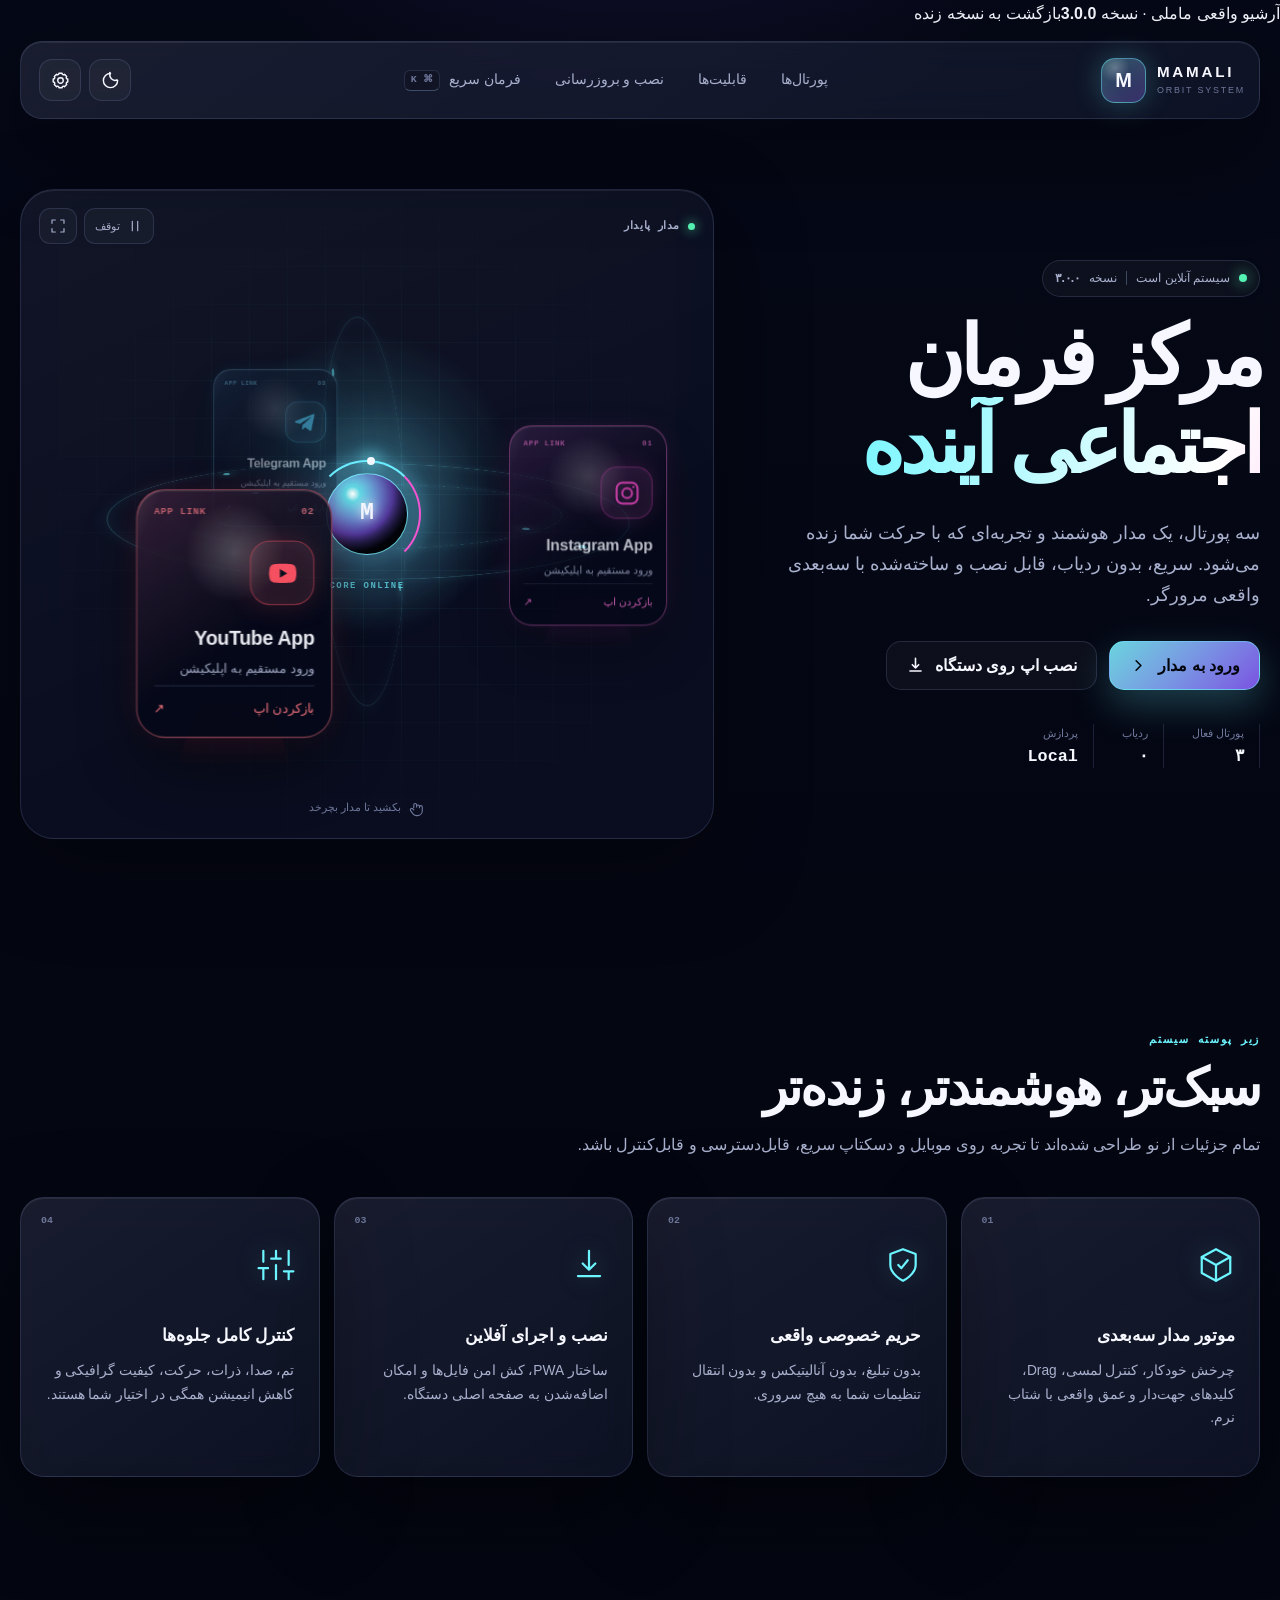
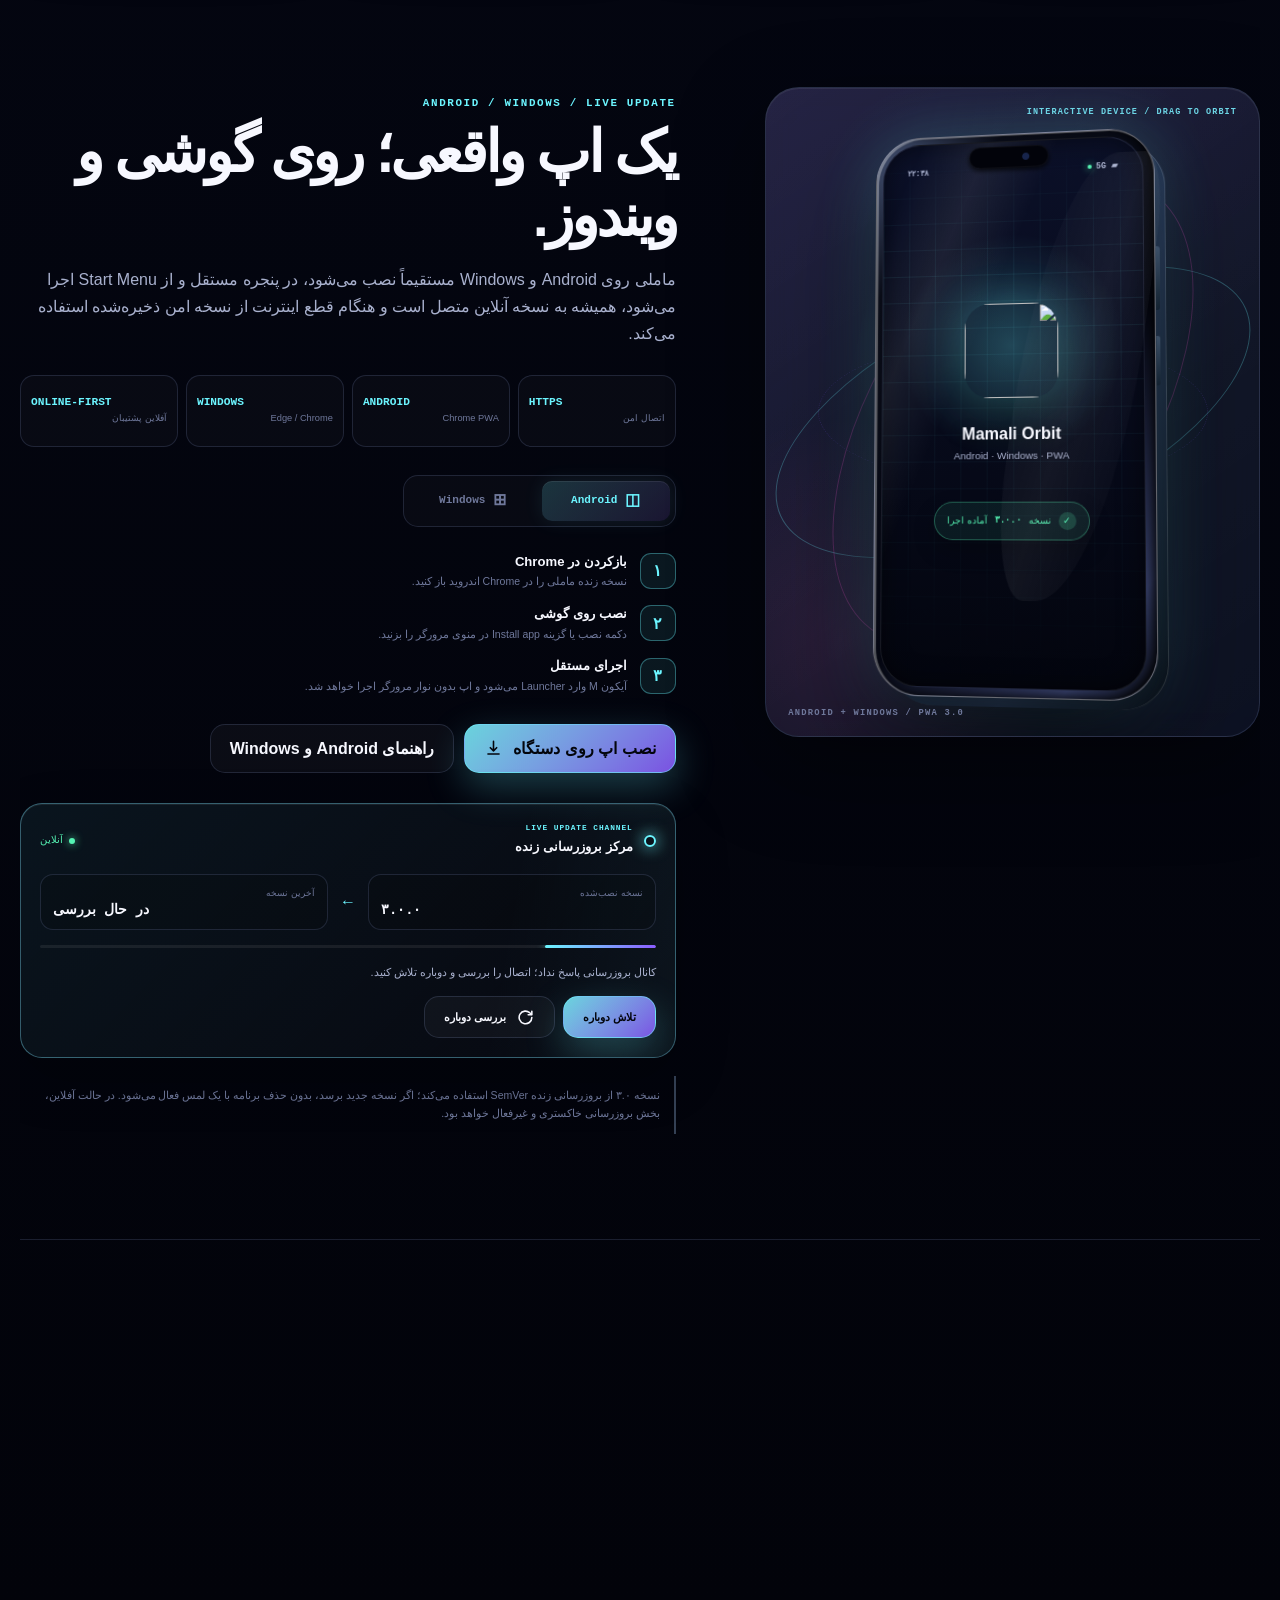
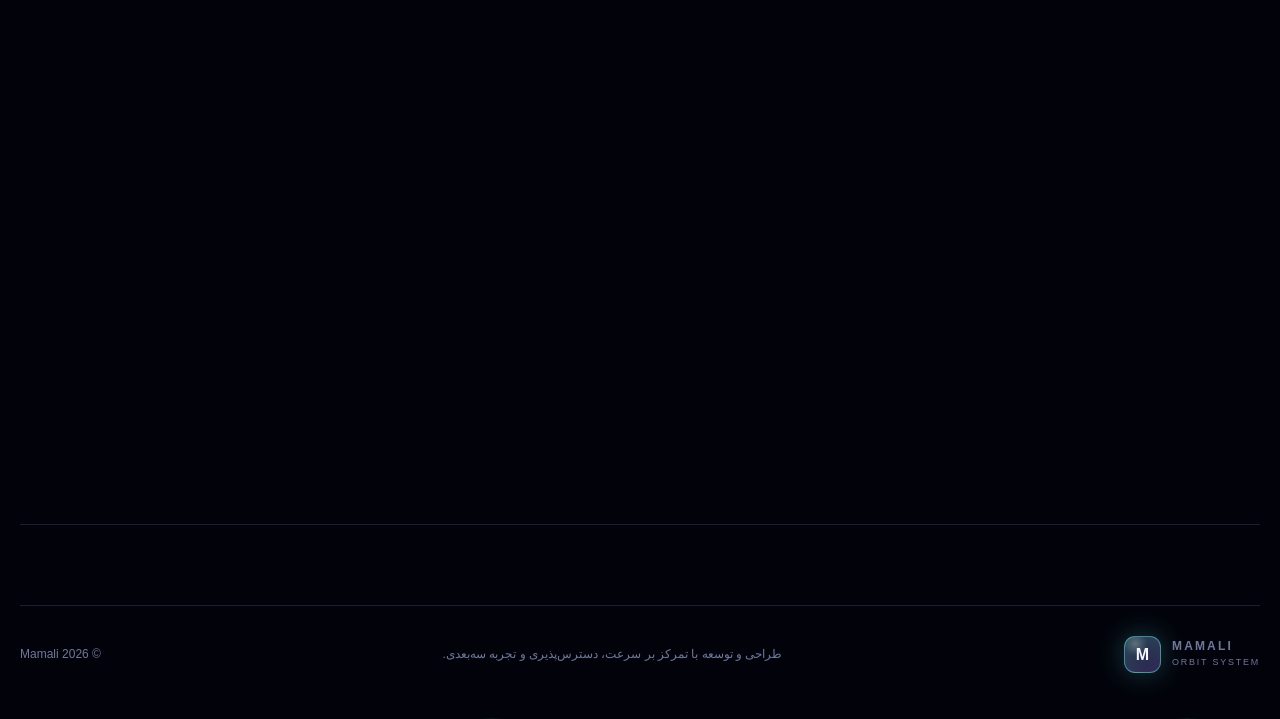
==== history/play/3.0.0/index.html @ a4f8ce8f "feat: Mamali 3.7.0 real version archives and logout release Open each previous release as its own is" ====
<!doctype html>
<html lang="fa" dir="rtl" data-theme="neon">
<head>
  <meta charset="utf-8">
  <meta name="viewport" content="width=device-width, initial-scale=1, viewport-fit=cover">
  <meta name="description" content="ماملی اوربیت ۳؛ اپ اجتماعی سه‌بعدی قابل نصب روی Android و Windows با گوشی تعاملی، بروزرسانی زنده و اجرای آفلاین.">
  <meta name="keywords" content="Mamali, ماملی, Windows PWA, Android PWA, بروزرسانی زنده, رابط سه‌بعدی, تلگرام, اینستاگرام, یوتیوب">
  <meta name="author" content="Amirali">
  <meta name="theme-color" content="#050816">
  <meta name="color-scheme" content="dark">
  <meta name="robots" content="index, follow">
  <meta http-equiv="Content-Security-Policy" content="default-src 'self'; script-src 'self'; style-src 'self'; img-src 'self' data:; font-src 'self'; connect-src 'self'; worker-src 'self'; manifest-src 'self'; object-src 'none'; base-uri 'self'; form-action 'none'; upgrade-insecure-requests">

  <link rel="canonical" href="https://hydryanamyrly33-rgb.github.io/Mamali/">
  <link rel="icon" href="/Mamali/assets/favicon.svg" type="image/svg+xml">
  <link rel="apple-touch-icon" href="/Mamali/assets/icons/apple-touch-icon.png">
  <link rel="manifest" href="/Mamali/manifest.webmanifest">
  <link rel="preload" href="./styles.css?v=3.0.0" as="style">
  <link rel="stylesheet" href="./styles.css?v=3.0.0">

  <meta property="og:type" content="website">
  <meta property="og:locale" content="fa_IR">
  <meta property="og:site_name" content="Mamali Orbit">
  <meta property="og:title" content="Mamali Orbit 3.0 — اپ سه‌بعدی Android و Windows">
  <meta property="og:description" content="لانچر اجتماعی سه‌بعدی با گوشی تعاملی، بروزرسانی زنده و نصب مستقیم روی موبایل و ویندوز.">
  <meta property="og:url" content="https://hydryanamyrly33-rgb.github.io/Mamali/">
  <meta property="og:image" content="https://hydryanamyrly33-rgb.github.io/Mamali/assets/social-preview.svg">
  <meta name="twitter:card" content="summary_large_image">
  <meta name="twitter:title" content="Mamali Orbit 3.0">
  <meta name="twitter:description" content="اپ سه‌بعدی قابل نصب روی Android و Windows با بروزرسانی زنده.">
  <meta name="twitter:image" content="https://hydryanamyrly33-rgb.github.io/Mamali/assets/social-preview.svg">

  <title>Mamali Orbit — مرکز فرمان اجتماعی سه‌بعدی</title>
  <script type="module" src="./app.js?v=3.0.0"></script>

<script>
window.__MAMALI_ARCHIVE__ = {
  version: "3.0.0",
  database: "mamali-archive-identity-300",
  live: '/Mamali/'
};
</script>
<style id="mamali-archive-chrome">
  .mamali-archive-bar{position:sticky;z-index:10050;top:0;display:flex;align-items:center;justify-content:space-between;gap:12px;padding:10px 14px;border-bottom:1px solid rgba(114,246,255,.22);background:linear-gradient(180deg,rgba(5,8,22,.96),rgba(5,8,22,.78));color:#eef7ff;font-family:Vazirmatn,Tahoma,Arial,sans-serif;backdrop-filter:blur(16px)}
  .mamali-archive-bar b{color:#72f6ff;direction:ltr}
  .mamali-archive-bar a{border:1px solid rgba(114,246,255,.28);border-radius:999px;padding:7px 12px;color:#eef7ff;text-decoration:none;font-size:.78rem}
</style>
</head>
<body>
  <div class="mamali-archive-bar" dir="rtl"><span>آرشیو واقعی ماملی · نسخه <b>3.0.0</b></span><a href="/Mamali/">بازگشت به نسخه زنده</a></div>

  <a class="skip-link" href="#main-content">پرش به محتوای اصلی</a>

  <canvas id="cosmos" class="cosmos" aria-hidden="true"></canvas>
  <div class="ambient ambient--one" aria-hidden="true"></div>
  <div class="ambient ambient--two" aria-hidden="true"></div>
  <div class="grid-plane" aria-hidden="true"></div>

  <header class="topbar" data-glass>
    <a class="brand" href="#home" aria-label="ماملی اوربیت، صفحه اصلی">
      <span class="brand__mark" aria-hidden="true">M</span>
      <span class="brand__copy">
        <strong>MAMALI</strong>
        <small>ORBIT SYSTEM</small>
      </span>
    </a>

    <nav class="nav" aria-label="پیمایش اصلی">
      <a href="#portals">پورتال‌ها</a>
      <a href="#capabilities">قابلیت‌ها</a>
      <a href="#android-app">نصب و بروزرسانی</a>
      <button class="nav__command" id="commandButton" type="button" aria-keyshortcuts="Control+K Meta+K">
        فرمان سریع
        <kbd>⌘ K</kbd>
      </button>
    </nav>

    <div class="topbar__actions">
      <button class="icon-button" id="themeButton" type="button" aria-label="تغییر تم" title="تغییر تم">
        <svg viewBox="0 0 24 24" aria-hidden="true"><path d="M12 3a9 9 0 1 0 9 9c0-.5-.5-.8-1-.6a6.5 6.5 0 0 1-8.4-8.4c.2-.5-.1-1-.6-1Z"/></svg>
      </button>
      <button class="icon-button" id="settingsButton" type="button" aria-label="بازکردن تنظیمات" title="تنظیمات">
        <svg viewBox="0 0 24 24" aria-hidden="true"><path d="M12 15.5a3.5 3.5 0 1 0 0-7 3.5 3.5 0 0 0 0 7Z"/><path d="M19.4 15a1.7 1.7 0 0 0 .3 1.9l.1.1-2.8 2.8-.1-.1a1.7 1.7 0 0 0-1.9-.3 1.7 1.7 0 0 0-1 1.6v.2h-4V21a1.7 1.7 0 0 0-1-1.6 1.7 1.7 0 0 0-1.9.3l-.1.1L4.2 17l.1-.1a1.7 1.7 0 0 0 .3-1.9A1.7 1.7 0 0 0 3 14H2.8v-4H3a1.7 1.7 0 0 0 1.6-1 1.7 1.7 0 0 0-.3-1.9L4.2 7 7 4.2l.1.1a1.7 1.7 0 0 0 1.9.3A1.7 1.7 0 0 0 10 3V2.8h4V3a1.7 1.7 0 0 0 1 1.6 1.7 1.7 0 0 0 1.9-.3l.1-.1L19.8 7l-.1.1a1.7 1.7 0 0 0-.3 1.9 1.7 1.7 0 0 0 1.6 1h.2v4H21a1.7 1.7 0 0 0-1.6 1Z"/></svg>
      </button>
    </div>
  </header>

  <main id="main-content">
    <section class="hero" id="home" aria-labelledby="hero-title">
      <div class="hero__copy">
        <div class="eyebrow reveal">
          <span class="live-dot" aria-hidden="true"></span>
          سیستم آنلاین است
          <span class="eyebrow__divider" aria-hidden="true"></span>
          نسخه <strong data-app-version>۳.۰.۰</strong>
        </div>

        <h1 id="hero-title" class="reveal">
          مرکز فرمان
          <span class="gradient-text">اجتماعی آینده</span>
        </h1>

        <p class="hero__lead reveal">
          سه پورتال، یک مدار هوشمند و تجربه‌ای که با حرکت شما زنده می‌شود.
          سریع، بدون ردیاب، قابل نصب و ساخته‌شده با سه‌بعدی واقعی مرورگر.
        </p>

        <div class="hero__actions reveal">
          <a class="button button--primary" href="#portals">
            ورود به مدار
            <svg viewBox="0 0 24 24" aria-hidden="true"><path d="m9 18 6-6-6-6"/></svg>
          </a>
          <button class="button button--ghost install-trigger" id="installButton" type="button">
            <span data-install-label>نصب اپ روی دستگاه</span>
            <svg viewBox="0 0 24 24" aria-hidden="true"><path d="M12 3v12m0 0 4-4m-4 4-4-4M5 19h14"/></svg>
          </button>
        </div>

        <dl class="hero__metrics reveal" aria-label="مشخصات سیستم">
          <div><dt>پورتال فعال</dt><dd>۳</dd></div>
          <div><dt>ردیاب</dt><dd>۰</dd></div>
          <div><dt>پردازش</dt><dd>Local</dd></div>
        </dl>
      </div>

      <div class="scene-shell reveal" id="portals">
        <div class="scene-toolbar" role="group" aria-label="کنترل‌های صحنه">
          <span class="scene-status"><span aria-hidden="true"></span> مدار پایدار</span>
          <div>
            <button class="mini-button" id="motionButton" type="button" aria-pressed="false" aria-label="توقف حرکت خودکار">
              <svg class="icon-pause" viewBox="0 0 24 24" aria-hidden="true"><path d="M8 5v14M16 5v14"/></svg>
              <span>توقف</span>
            </button>
            <button class="mini-button" id="fullscreenButton" type="button" aria-label="نمایش تمام‌صفحه">
              <svg viewBox="0 0 24 24" aria-hidden="true"><path d="M8 3H3v5m13-5h5v5M8 21H3v-5m13 5h5v-5"/></svg>
            </button>
          </div>
        </div>

        <div class="scene" id="orbitScene" tabindex="0" role="application" aria-label="مدار سه‌بعدی پورتال‌های اجتماعی؛ با کشیدن یا کلیدهای جهت‌دار بچرخانید">
          <div class="scene__halo" aria-hidden="true"></div>
          <div class="orbit-ring orbit-ring--outer" aria-hidden="true"></div>
          <div class="orbit-ring orbit-ring--inner" aria-hidden="true"></div>
          <div class="orbit-ring orbit-ring--vertical" aria-hidden="true"></div>

          <button class="energy-core" id="energyCore" type="button" aria-label="M CORE ONLINE، فعال‌سازی موج انرژی">
            <span class="energy-core__orbit" aria-hidden="true"></span>
            <span class="energy-core__sphere" aria-hidden="true">M</span>
            <span class="energy-core__label" aria-hidden="true">CORE ONLINE</span>
          </button>

          <a class="portal portal--instagram" data-portal="instagram" data-native-app="instagram" data-phase="0" data-fallback="https://www.instagram.com/" href="instagram://app">
            <span class="portal__beam" aria-hidden="true"></span>
            <span class="portal__face">
              <span class="portal__topline"><span>01</span><span>APP LINK</span></span>
              <span class="portal__icon" aria-hidden="true">
                <svg viewBox="0 0 24 24"><rect x="3" y="3" width="18" height="18" rx="5"/><circle cx="12" cy="12" r="4.2"/><circle cx="17.4" cy="6.7" r="1" class="fill"/></svg>
              </span>
              <strong>Instagram App</strong>
              <small>ورود مستقیم به اپلیکیشن</small>
              <span class="portal__action">بازکردن اپ <span aria-hidden="true">↗</span></span>
            </span>
          </a>

          <a class="portal portal--youtube" data-portal="youtube" data-native-app="youtube" data-phase="2.094" data-fallback="https://www.youtube.com/" href="vnd.youtube://">
            <span class="portal__beam" aria-hidden="true"></span>
            <span class="portal__face">
              <span class="portal__topline"><span>02</span><span>APP LINK</span></span>
              <span class="portal__icon" aria-hidden="true">
                <svg viewBox="0 0 24 24"><path d="M21 8.1a3 3 0 0 0-2.1-2.2C17 5.4 12 5.4 12 5.4s-5 0-6.9.5A3 3 0 0 0 3 8.1 31 31 0 0 0 2.5 12 31 31 0 0 0 3 15.9a3 3 0 0 0 2.1 2.2c1.9.5 6.9.5 6.9.5s5 0 6.9-.5a3 3 0 0 0 2.1-2.2 31 31 0 0 0 .5-3.9 31 31 0 0 0-.5-3.9Z"/><path class="cutout" d="m10 15 5-3-5-3Z"/></svg>
              </span>
              <strong>YouTube App</strong>
              <small>ورود مستقیم به اپلیکیشن</small>
              <span class="portal__action">بازکردن اپ <span aria-hidden="true">↗</span></span>
            </span>
          </a>

          <a class="portal portal--telegram" id="telegramPortal" data-portal="telegram" data-native-app="telegram" data-phase="4.188" data-fallback="https://t.me/Mr_CaceRo" href="tg://resolve?domain=Mr_CaceRo">
            <span class="portal__beam" aria-hidden="true"></span>
            <span class="portal__face">
              <span class="portal__topline"><span>03</span><span>APP LINK</span></span>
              <span class="portal__icon" aria-hidden="true">
                <svg viewBox="0 0 24 24"><path d="M21.3 3.4 18 20.1c-.2 1.2-.9 1.5-1.9.9l-5-3.7-2.4 2.3c-.3.3-.5.5-1 .5l.4-5.1 9.2-8.3c.4-.4-.1-.6-.6-.2L5.3 13.7.4 12.2c-1.1-.3-1.1-1.1.2-1.6L19.7 3c.9-.3 1.8.2 1.6.4Z"/></svg>
              </span>
              <strong>Telegram App</strong>
              <small>ورود مستقیم به اپلیکیشن</small>
              <span class="portal__action">بازکردن اپ <span aria-hidden="true">↗</span></span>
            </span>
          </a>

          <div class="scene__hint" aria-hidden="true">
            <svg viewBox="0 0 24 24"><path d="M8 11V7a2 2 0 0 1 4 0v3-1a2 2 0 0 1 4 0v2-1a2 2 0 0 1 4 0v5c0 4-3 7-7 7h-1c-2 0-3.5-.8-4.7-2.2L3.5 15a2 2 0 0 1 3-2.6L8 14"/></svg>
            بکشید تا مدار بچرخد
          </div>
        </div>
      </div>
    </section>

    <section class="capabilities section" id="capabilities" aria-labelledby="capabilities-title">
      <div class="section__heading">
        <span class="section__kicker">زیر پوسته سیستم</span>
        <h2 id="capabilities-title">سبک‌تر، هوشمندتر، زنده‌تر</h2>
        <p>تمام جزئیات از نو طراحی شده‌اند تا تجربه روی موبایل و دسکتاپ سریع، قابل‌دسترسی و قابل‌کنترل باشد.</p>
      </div>

      <div class="feature-grid">
        <article class="feature-card" data-glass>
          <span class="feature-card__number">01</span>
          <svg viewBox="0 0 24 24" aria-hidden="true"><path d="M12 2 3 7v10l9 5 9-5V7l-9-5Z"/><path d="m3 7 9 5 9-5M12 12v10"/></svg>
          <h3>موتور مدار سه‌بعدی</h3>
          <p>چرخش خودکار، کنترل لمسی، Drag، کلیدهای جهت‌دار و عمق واقعی با شتاب نرم.</p>
        </article>
        <article class="feature-card" data-glass>
          <span class="feature-card__number">02</span>
          <svg viewBox="0 0 24 24" aria-hidden="true"><path d="M12 22s8-4 8-10V5l-8-3-8 3v7c0 6 8 10 8 10Z"/><path d="m9 12 2 2 4-5"/></svg>
          <h3>حریم خصوصی واقعی</h3>
          <p>بدون تبلیغ، بدون آنالیتیکس و بدون انتقال تنظیمات شما به هیچ سروری.</p>
        </article>
        <article class="feature-card" data-glass>
          <span class="feature-card__number">03</span>
          <svg viewBox="0 0 24 24" aria-hidden="true"><path d="M12 3v12m0 0 4-4m-4 4-4-4M5 19h14"/></svg>
          <h3>نصب و اجرای آفلاین</h3>
          <p>ساختار PWA، کش امن فایل‌ها و امکان اضافه‌شدن به صفحه اصلی دستگاه.</p>
        </article>
        <article class="feature-card" data-glass>
          <span class="feature-card__number">04</span>
          <svg viewBox="0 0 24 24" aria-hidden="true"><path d="M4 21v-7m0-4V3m8 18v-9m0-4V3m8 18v-5m0-4V3M1 14h6M9 8h6m2 8h6"/></svg>
          <h3>کنترل کامل جلوه‌ها</h3>
          <p>تم، صدا، ذرات، حرکت، کیفیت گرافیکی و کاهش انیمیشن همگی در اختیار شما هستند.</p>
        </article>
      </div>
    </section>

    <section class="android-section section" id="android-app" aria-labelledby="android-title">
      <div class="android-visual" id="deviceShowcase" data-glass aria-hidden="true">
        <span class="device-showcase__label">INTERACTIVE DEVICE / DRAG TO ORBIT</span>
        <div class="phone-stage">
          <div class="phone-frame" id="interactivePhone">
            <span class="phone-frame__edge phone-frame__edge--volume"></span>
            <span class="phone-frame__edge phone-frame__edge--power"></span>
            <div class="phone-frame__camera"></div>
            <div class="phone-frame__screen">
              <div class="phone-frame__status">
                <time id="deviceClock" datetime="00:00">--:--</time>
                <span class="phone-frame__network"><i></i> 5G ▰</span>
              </div>
              <span class="phone-frame__glass"></span>
              <img src="/Mamali/assets/icons/icon-192.png" width="96" height="96" alt="" loading="lazy" decoding="async">
              <strong>Mamali Orbit</strong>
              <small>Android · Windows · PWA</small>
              <div class="phone-frame__install"><span>✓</span> نسخه <b data-app-version>۳.۰.۰</b> آماده اجرا</div>
            </div>
          </div>
          <div class="device-gesture"><span>↔</span> با موس یا انگشت بکشید</div>
        </div>
        <span class="android-visual__orbit android-visual__orbit--one"></span>
        <span class="android-visual__orbit android-visual__orbit--two"></span>
        <span class="android-visual__orbit android-visual__orbit--three"></span>
      </div>

      <div class="android-copy">
        <span class="section__kicker">ANDROID / WINDOWS / LIVE UPDATE</span>
        <h2 id="android-title">یک اپ واقعی؛ روی گوشی و ویندوز.</h2>
        <p>
          ماملی روی Android و Windows مستقیماً نصب می‌شود، در پنجره مستقل و از Start Menu اجرا می‌شود،
          همیشه به نسخه آنلاین متصل است و هنگام قطع اینترنت از نسخه امن ذخیره‌شده استفاده می‌کند.
        </p>

        <div class="android-stack" role="group" aria-label="اجزای فنی اپ چندسکویی">
          <span><strong>HTTPS</strong><small>اتصال امن</small></span>
          <span><strong>ANDROID</strong><small>Chrome PWA</small></span>
          <span><strong>WINDOWS</strong><small>Edge / Chrome</small></span>
          <span><strong>ONLINE-FIRST</strong><small>آفلاین پشتیبان</small></span>
        </div>

        <div class="platform-tabs" role="tablist" aria-label="راهنمای نصب سیستم‌عامل">
          <button id="androidTab" type="button" role="tab" aria-selected="true" aria-controls="androidPanel" data-platform-tab="android">
            <span aria-hidden="true">◫</span> Android
          </button>
          <button id="windowsTab" type="button" role="tab" aria-selected="false" aria-controls="windowsPanel" data-platform-tab="windows" tabindex="-1">
            <span aria-hidden="true">⊞</span> Windows
          </button>
        </div>

        <div class="platform-panel" id="androidPanel" role="tabpanel" aria-labelledby="androidTab" data-platform-panel="android">
          <ol class="install-steps">
            <li><span>۱</span><div><strong>بازکردن در Chrome</strong><small>نسخه زنده ماملی را در Chrome اندروید باز کنید.</small></div></li>
            <li><span>۲</span><div><strong>نصب روی گوشی</strong><small>دکمه نصب یا گزینه Install app در منوی مرورگر را بزنید.</small></div></li>
            <li><span>۳</span><div><strong>اجرای مستقل</strong><small>آیکون M وارد Launcher می‌شود و اپ بدون نوار مرورگر اجرا خواهد شد.</small></div></li>
          </ol>
        </div>

        <div class="platform-panel" id="windowsPanel" role="tabpanel" aria-labelledby="windowsTab" data-platform-panel="windows" hidden>
          <ol class="install-steps">
            <li><span>۱</span><div><strong>بازکردن در Edge یا Chrome</strong><small>ماملی را در مرورگر Windows 10 یا 11 باز کنید.</small></div></li>
            <li><span>۲</span><div><strong>نصب اپ Windows</strong><small>روی آیکون Install در نوار آدرس یا دکمه نصب همین بخش بزنید.</small></div></li>
            <li><span>۳</span><div><strong>Start Menu و Taskbar</strong><small>اپ مثل یک برنامه دسکتاپ مستقل اجرا و قابل Pin شدن می‌شود.</small></div></li>
          </ol>
        </div>

        <div class="android-copy__actions">
          <button class="button button--primary install-trigger" id="installButtonSecondary" type="button">
            <span data-install-label>نصب اپ روی دستگاه</span>
            <svg viewBox="0 0 24 24" aria-hidden="true"><path d="M12 3v12m0 0 4-4m-4 4-4-4M5 19h14"/></svg>
          </button>
          <button class="button button--ghost open-install-guide" type="button" data-open-dialog="installDialog" aria-haspopup="dialog" aria-controls="installDialog">راهنمای Android و Windows</button>
        </div>

        <section class="update-center" id="updateCenter" data-state="checking" aria-labelledby="updateCenterTitle">
          <div class="update-center__head">
            <div class="update-center__identity">
              <span class="update-center__pulse" aria-hidden="true"></span>
              <div><small>LIVE UPDATE CHANNEL</small><strong id="updateCenterTitle">مرکز بروزرسانی زنده</strong></div>
            </div>
            <span class="update-center__connection" id="updateConnection"><i></i> آنلاین</span>
          </div>
          <div class="update-center__versions">
            <span><small>نسخه نصب‌شده</small><strong data-app-version>۳.۰.۰</strong></span>
            <span aria-hidden="true">←</span>
            <span><small>آخرین نسخه</small><strong id="latestVersion">در حال بررسی</strong></span>
          </div>
          <div class="update-center__track" aria-hidden="true"><span id="updateProgress"></span></div>
          <p id="updateStatus" aria-live="polite">در حال اتصال به کانال بروزرسانی…</p>
          <div class="update-center__actions">
            <button class="button button--primary" id="applyUpdateButton" type="button">بررسی بروزرسانی</button>
            <button class="button button--ghost" id="checkUpdateButton" type="button" aria-label="بررسی دوباره بروزرسانی">
              <svg viewBox="0 0 24 24" aria-hidden="true"><path d="M20 12a8 8 0 1 1-2.3-5.7L20 8.6M20 4v4.6h-4.6"/></svg>
              بررسی دوباره
            </button>
          </div>
        </section>

        <p class="android-note">نسخه ۳.۰ از بروزرسانی زنده SemVer استفاده می‌کند؛ اگر نسخه جدید برسد، بدون حذف برنامه با یک لمس فعال می‌شود. در حالت آفلاین، بخش بروزرسانی خاکستری و غیرفعال خواهد بود.</p>
      </div>
    </section>

    <section class="system-strip section" aria-label="وضعیت فنی">
      <div class="system-strip__visual" aria-hidden="true">
        <span></span><span></span><span></span><span></span><span></span>
      </div>
      <div class="system-strip__copy">
        <span>ENGINE STATUS / NOMINAL</span>
        <h2>همه‌چیز داخل مرورگر شما اتفاق می‌افتد.</h2>
        <p>ماملی برای اجرا به حساب کاربری، دیتابیس یا سرور واسط نیاز ندارد. همین موضوع آن را سریع، کم‌ریسک و قابل میزبانی روی GitHub Pages می‌کند.</p>
      </div>
      <dl>
        <div><dt>نسخه پایدار</dt><dd data-app-version>۳.۰.۰</dd></div>
        <div><dt>پلتفرم نصب</dt><dd>۲</dd></div>
        <div><dt>حالت رنگ</dt><dd>۳</dd></div>
      </dl>
    </section>
  </main>

  <footer class="footer">
    <a class="brand brand--small" href="#home" aria-label="بازگشت به بالای صفحه">
      <span class="brand__mark" aria-hidden="true">M</span>
      <span class="brand__copy"><strong>MAMALI</strong><small>ORBIT SYSTEM</small></span>
    </a>
    <p>طراحی و توسعه با تمرکز بر سرعت، دسترس‌پذیری و تجربه سه‌بعدی.</p>
    <span>© <span id="currentYear">2026</span> Mamali</span>
  </footer>

  <dialog class="settings" id="settingsDialog" aria-labelledby="settingsTitle">
    <div class="settings__energy" aria-hidden="true"><span></span><span></span><span></span></div>
    <form method="dialog" class="dialog__header settings__header">
      <div>
        <span class="dialog__kicker">SYSTEM CONTROL</span>
        <h2 id="settingsTitle">تنظیمات تجربه</h2>
        <span class="settings__signal"><i></i> کنترل زنده سیستم</span>
      </div>
      <button class="icon-button settings__close" value="close" aria-label="بستن تنظیمات">
        <svg viewBox="0 0 24 24" aria-hidden="true"><path d="M5 5l14 14M19 5 5 19"/></svg>
      </button>
    </form>

    <div class="settings__body" role="region" tabindex="0" aria-label="گزینه‌های تنظیمات تجربه">
      <label class="setting-row" data-setting-code="PARTICLES">
        <span><strong>ذرات پس‌زمینه</strong><small>ستاره‌ها و اتصال‌های زنده</small></span>
        <input id="particlesSetting" type="checkbox" role="switch" checked>
      </label>
      <label class="setting-row" data-setting-code="GLOW">
        <span><strong>درخشش پویا</strong><small>واکنش نور به اشاره‌گر</small></span>
        <input id="glowSetting" type="checkbox" role="switch" checked>
      </label>
      <label class="setting-row" data-setting-code="ORBIT">
        <span><strong>حرکت خودکار</strong><small>چرخش آرام پورتال‌ها</small></span>
        <input id="motionSetting" type="checkbox" role="switch" checked>
      </label>
      <label class="setting-row" data-setting-code="ACCESS">
        <span><strong>کاهش حرکت</strong><small>مناسب حساسیت حرکتی و مصرف کمتر</small></span>
        <input id="reducedMotionSetting" type="checkbox" role="switch">
      </label>
      <label class="setting-row" data-setting-code="AUDIO">
        <span><strong>صدای رابط</strong><small>بازخورد صوتی مینیمال</small></span>
        <input id="soundSetting" type="checkbox" role="switch">
      </label>
      <label class="setting-select" data-setting-code="RENDER">
        <span><strong>کیفیت گرافیکی</strong><small>تعادل جزئیات و مصرف باتری</small></span>
        <select id="qualitySetting">
          <option value="auto">خودکار</option>
          <option value="high">بالا</option>
          <option value="low">اقتصادی</option>
        </select>
      </label>
    </div>

    <div class="dialog__footer settings__footer">
      <button class="button button--danger settings-action" id="resetSettings" type="button">
        <svg viewBox="0 0 24 24" aria-hidden="true"><path d="M4 12a8 8 0 1 0 2.3-5.7L4 8.6M4 4v4.6h4.6"/></svg>
        <span>بازنشانی تنظیمات</span>
      </button>
      <form method="dialog"><button class="button button--primary settings-action settings-action--confirm" value="done">
        <svg viewBox="0 0 24 24" aria-hidden="true"><path d="m5 12 4.2 4.2L19 6.5"/></svg>
        <span>ذخیره و اعمال</span>
      </button></form>
    </div>
  </dialog>

  <dialog class="install-guide" id="installDialog" aria-labelledby="installGuideTitle">
    <form method="dialog" class="dialog__header">
      <div>
        <span class="dialog__kicker">INSTALLATION CENTER</span>
        <h2 id="installGuideTitle">نصب ماملی روی Android و Windows</h2>
      </div>
      <button class="icon-button" value="close" aria-label="بستن راهنمای نصب">
        <svg viewBox="0 0 24 24" aria-hidden="true"><path d="M5 5l14 14M19 5 5 19"/></svg>
      </button>
    </form>

    <div class="install-guide__body" role="region" tabindex="0" aria-label="راهنمای نصب و بروزرسانی برنامه">
      <div class="install-guide__intro">
        <img src="/Mamali/assets/icons/icon-192.png" width="72" height="72" alt="آیکون اپ ماملی" loading="lazy" decoding="async">
        <div><strong>Mamali Orbit 3.0</strong><small>Android · Windows · بروزرسانی زنده</small></div>
      </div>

      <section aria-labelledby="androidGuideHeading">
        <h3 id="androidGuideHeading">نصب روی Android</h3>
        <ol>
          <li>سایت را با <strong>Google Chrome</strong> باز کنید.</li>
          <li>دکمه «نصب اپ اندروید» را بزنید؛ اگر نمایش داده نشد، منوی سه‌نقطه Chrome را باز کنید.</li>
          <li>گزینه <strong>Install app</strong> یا <strong>Add to Home screen</strong> را انتخاب و نصب را تأیید کنید.</li>
          <li>اپ با آیکون اختصاصی M در Launcher قرار می‌گیرد و مستقل از مرورگر اجرا می‌شود.</li>
        </ol>
      </section>

      <section aria-labelledby="windowsGuideHeading">
        <h3 id="windowsGuideHeading">نصب روی Windows 10/11</h3>
        <ol>
          <li>سایت را با <strong>Microsoft Edge</strong> یا <strong>Google Chrome</strong> باز کنید.</li>
          <li>آیکون Install در انتهای نوار آدرس یا گزینه <strong>Apps → Install Mamali</strong> را انتخاب کنید.</li>
          <li>پس از نصب، Mamali از Start Menu در پنجره مستقل اجرا و به Taskbar قابل Pin است.</li>
          <li>همان بروزرسانی زنده و حالت آفلاین Android روی نسخه Windows نیز فعال است.</li>
        </ol>
      </section>

      <section aria-labelledby="pwaTechHeading">
        <h3 id="pwaTechHeading">چه چیزی آن را قابل نصب کرده؟</h3>
        <dl class="tech-list">
          <div><dt>Web App Manifest</dt><dd>نام، رنگ، مسیر اجرا، حالت Standalone و آیکون‌های ۱۹۲ و ۵۱۲ پیکسلی</dd></div>
          <div><dt>Service Worker</dt><dd>دریافت آنلاین تازه‌ترین نسخه و استفاده از کش فقط هنگام قطع اینترنت</dd></div>
          <div><dt>HTTPS</dt><dd>میزبانی امن GitHub Pages؛ شرط اجرای Service Worker و نصب مطمئن</dd></div>
          <div><dt>Responsive UI</dt><dd>رابط تطبیقی برای نمایشگر، لمس، صفحه‌کلید و حالت اپ</dd></div>
        </dl>
      </section>

      <aside class="install-guide__notice">
        <strong>نسخه Windows و Android چطور کار می‌کند؟</strong>
        <p>هر دو نسخه از PWA استاندارد استفاده می‌کنند: روی Windows مثل یک برنامه مستقل در Start Menu و روی Android در Launcher نصب می‌شود. حذف و نصب دوباره لازم نیست؛ Update Center نسخه جدید را شناسایی و Service Worker آن را جایگزین می‌کند.</p>
      </aside>
    </div>

    <div class="dialog__footer">
      <a class="button button--ghost" href="https://hydryanamyrly33-rgb.github.io/Mamali/" target="_blank" rel="noopener noreferrer">بازکردن نسخه زنده</a>
      <button class="button button--primary install-trigger" id="installButtonDialog" type="button"><span data-install-label>نصب همین حالا</span></button>
    </div>
  </dialog>

  <dialog class="command" id="commandDialog" aria-labelledby="commandTitle">
    <div class="command__search">
      <svg viewBox="0 0 24 24" aria-hidden="true"><circle cx="11" cy="11" r="7"/><path d="m20 20-4-4"/></svg>
      <label class="sr-only" for="commandInput" id="commandTitle">جست‌وجوی فرمان</label>
      <input id="commandInput" type="search" placeholder="یک مقصد یا فرمان بنویسید…" autocomplete="off">
      <button class="command__esc" id="closeCommand" type="button" aria-label="بستن">ESC</button>
    </div>
    <div class="command__results" id="commandResults" role="listbox" aria-label="فرمان‌ها"></div>
    <p class="command__hint">با ↑ ↓ انتخاب کنید و Enter را بزنید</p>
  </dialog>

  <aside class="update-banner" id="updateBanner" aria-labelledby="updateBannerTitle" hidden>
    <span class="update-banner__icon" aria-hidden="true">↻</span>
    <div><strong id="updateBannerTitle">بروزرسانی جدید آماده است</strong><small id="updateBannerCopy">آخرین نسخه ماملی دریافت شد.</small></div>
    <button class="button button--primary" id="applyUpdateBanner" type="button">بروزرسانی</button>
    <button class="icon-button" id="dismissUpdateBanner" type="button" aria-label="بعداً بروزرسانی می‌کنم">
      <svg viewBox="0 0 24 24" aria-hidden="true"><path d="M5 5l14 14M19 5 5 19"/></svg>
    </button>
  </aside>

  <div class="toast-region" id="toastRegion" aria-live="polite" aria-atomic="true"></div>
  <div class="sr-only" id="systemAnnouncer" aria-live="polite"></div>
</body>
</html>
---- history/play/3.0.0/styles.css ----
@layer reset, base, components, utilities, responsive;

@layer reset {
  *, *::before, *::after { box-sizing: border-box; }
  html { scroll-behavior: smooth; }
  body, h1, h2, h3, p, dl, dd { margin: 0; }
  button, input, select { font: inherit; }
  button, a { -webkit-tap-highlight-color: transparent; }
  img, svg { display: block; }
}

@layer base {
  :root {
    color-scheme: dark;
    --bg: #050816;
    --bg-deep: #02030a;
    --surface: rgba(12, 17, 39, 0.66);
    --surface-strong: rgba(15, 21, 48, 0.9);
    --line: rgba(170, 190, 255, 0.15);
    --line-strong: rgba(170, 210, 255, 0.3);
    --text: #f7f8ff;
    --muted: #a9b1ce;
    --soft: #6f789b;
    --primary: #6cf5ff;
    --secondary: #8b5cff;
    --accent: #ff4ecd;
    --success: #55f3b3;
    --danger: #ff6b88;
    --glow-primary: rgba(108, 245, 255, 0.25);
    --glow-secondary: rgba(139, 92, 255, 0.2);
    --header-height: 78px;
    --radius-sm: 14px;
    --radius-md: 22px;
    --radius-lg: 34px;
    --page-width: 1240px;
    --shadow: 0 30px 90px rgba(0, 0, 0, 0.38);
    --ease: cubic-bezier(.2, .8, .2, 1);
  }

  html[data-theme="aurora"] {
    --bg: #041314;
    --bg-deep: #010a0b;
    --surface: rgba(8, 33, 34, 0.68);
    --surface-strong: rgba(8, 38, 38, 0.92);
    --line: rgba(118, 255, 213, 0.16);
    --line-strong: rgba(118, 255, 213, 0.32);
    --primary: #78ffd6;
    --secondary: #48a9ff;
    --accent: #e6ff70;
    --glow-primary: rgba(120, 255, 214, 0.23);
    --glow-secondary: rgba(72, 169, 255, 0.2);
  }

  html[data-theme="solar"] {
    --bg: #160a0b;
    --bg-deep: #080203;
    --surface: rgba(44, 15, 20, 0.68);
    --surface-strong: rgba(48, 15, 23, 0.92);
    --line: rgba(255, 177, 112, 0.16);
    --line-strong: rgba(255, 177, 112, 0.34);
    --primary: #ffca70;
    --secondary: #ff6e7f;
    --accent: #ff4ecd;
    --glow-primary: rgba(255, 202, 112, 0.22);
    --glow-secondary: rgba(255, 78, 205, 0.18);
  }

  html { background: var(--bg-deep); }

  body {
    min-width: 280px;
    min-height: 100vh;
    overflow-x: hidden;
    background:
      radial-gradient(circle at 50% -10%, var(--glow-secondary), transparent 34rem),
      linear-gradient(180deg, var(--bg), var(--bg-deep) 82%);
    color: var(--text);
    font-family: Vazirmatn, IRANSans, "Segoe UI", Tahoma, Arial, sans-serif;
    line-height: 1.7;
    transition: background-color .5s ease, color .3s ease;
  }

  ::selection { background: color-mix(in srgb, var(--primary) 38%, transparent); color: white; }

  a { color: inherit; text-decoration: none; }
  button { color: inherit; }

  :focus-visible {
    outline: 3px solid color-mix(in srgb, var(--primary) 85%, white);
    outline-offset: 4px;
  }

  .cosmos {
    position: fixed;
    inset: 0;
    z-index: -5;
    width: 100%;
    height: 100%;
    pointer-events: none;
    opacity: .9;
  }

  .ambient {
    position: fixed;
    z-index: -4;
    width: 42vw;
    aspect-ratio: 1;
    border-radius: 50%;
    filter: blur(100px);
    pointer-events: none;
    opacity: .17;
    transition: background-color .6s ease;
  }

  .ambient--one { top: 8%; right: -15%; background: var(--primary); }
  .ambient--two { bottom: 5%; left: -18%; background: var(--accent); }

  .grid-plane {
    position: fixed;
    z-index: -3;
    right: -10%;
    bottom: -44vh;
    left: -10%;
    height: 78vh;
    transform: perspective(550px) rotateX(63deg);
    transform-origin: center top;
    background-image:
      linear-gradient(color-mix(in srgb, var(--primary) 11%, transparent) 1px, transparent 1px),
      linear-gradient(90deg, color-mix(in srgb, var(--primary) 11%, transparent) 1px, transparent 1px);
    background-size: 54px 54px;
    mask-image: linear-gradient(to bottom, transparent, black 22%, black 65%, transparent);
    pointer-events: none;
  }

  .skip-link {
    position: fixed;
    z-index: 10000;
    top: 1rem;
    right: 1rem;
    padding: .75rem 1rem;
    border-radius: 12px;
    background: var(--text);
    color: var(--bg-deep);
    transform: translateY(-180%);
    transition: transform .2s ease;
  }

  .skip-link:focus { transform: translateY(0); }

  main, .footer {
    width: min(calc(100% - 40px), var(--page-width));
    margin-inline: auto;
  }
}

@layer components {
  [data-glass] {
    border: 1px solid var(--line);
    background: linear-gradient(145deg, rgba(255,255,255,.065), rgba(255,255,255,.018)), var(--surface);
    box-shadow: inset 0 1px 0 rgba(255,255,255,.07), var(--shadow);
    backdrop-filter: blur(22px) saturate(130%);
    -webkit-backdrop-filter: blur(22px) saturate(130%);
  }

  .topbar {
    position: sticky;
    z-index: 1000;
    top: 14px;
    display: flex;
    align-items: center;
    justify-content: space-between;
    width: min(calc(100% - 28px), var(--page-width));
    min-height: var(--header-height);
    margin: 14px auto 0;
    padding: 10px 14px 10px 18px;
    border-radius: 22px;
  }

  .brand { display: inline-flex; align-items: center; gap: 11px; direction: ltr; }

  .brand__mark {
    display: grid;
    width: 45px;
    aspect-ratio: 1;
    place-items: center;
    border: 1px solid color-mix(in srgb, var(--primary) 45%, transparent);
    border-radius: 14px;
    background:
      radial-gradient(circle at 30% 20%, rgba(255,255,255,.25), transparent 32%),
      linear-gradient(145deg, color-mix(in srgb, var(--primary) 28%, transparent), color-mix(in srgb, var(--secondary) 30%, transparent));
    box-shadow: 0 0 28px var(--glow-primary), inset 0 0 18px rgba(255,255,255,.05);
    color: var(--text);
    font-size: 1.25rem;
    font-weight: 900;
  }

  .brand__copy { display: grid; line-height: 1.1; text-align: left; }
  .brand__copy strong { font-size: .95rem; letter-spacing: .18em; }
  .brand__copy small { margin-top: 5px; color: var(--soft); font-size: .56rem; letter-spacing: .2em; }

  .nav { display: flex; align-items: center; gap: 6px; }
  .nav > a, .nav__command {
    padding: 9px 14px;
    border: 0;
    border-radius: 12px;
    background: transparent;
    color: var(--muted);
    cursor: pointer;
    font-size: .86rem;
    transition: color .2s ease, background .2s ease;
  }
  .nav > a:hover, .nav__command:hover { background: rgba(255,255,255,.055); color: var(--text); }
  .nav__command { display: inline-flex; align-items: center; gap: 9px; }
  kbd {
    padding: 2px 6px;
    border: 1px solid var(--line);
    border-bottom-color: var(--line-strong);
    border-radius: 6px;
    background: rgba(0,0,0,.18);
    color: var(--soft);
    font: 600 .62rem/1.5 ui-monospace, monospace;
  }

  .topbar__actions { display: flex; gap: 8px; }
  .icon-button, .mini-button {
    display: inline-grid;
    place-items: center;
    border: 1px solid var(--line);
    background: rgba(255,255,255,.035);
    cursor: pointer;
    transition: border-color .2s ease, background .2s ease, transform .2s ease;
  }
  .icon-button { width: 42px; aspect-ratio: 1; border-radius: 13px; }
  .icon-button:hover, .mini-button:hover { border-color: var(--line-strong); background: rgba(255,255,255,.08); transform: translateY(-2px); }
  .icon-button svg, .mini-button svg { width: 19px; fill: none; stroke: currentColor; stroke-width: 1.8; stroke-linecap: round; stroke-linejoin: round; }
  #themeButton, #settingsButton { position: relative; isolation: isolate; }
  #themeButton::before, #settingsButton::before { content: ""; position: absolute; z-index: -1; inset: -5px; border: 1px solid transparent; border-radius: 16px; opacity: 0; pointer-events: none; }
  #themeButton:hover::before, #settingsButton:hover::before { border-color: color-mix(in srgb, var(--primary) 45%, transparent); opacity: 1; animation: control-radar 1.45s ease-out infinite; }
  #themeButton:hover svg { animation: theme-wobble .8s var(--ease); }
  #settingsButton:hover svg { filter: drop-shadow(0 0 7px var(--primary)); transform: rotate(82deg) scale(1.08); }
  #settingsButton svg { transition: transform .55s var(--ease), filter .3s ease; }
  #settingsButton.is-launching { border-color: var(--primary); animation: control-launch .58s var(--ease); }
  #settingsButton.is-launching svg { animation: gear-launch .58s var(--ease); }

  .hero {
    display: grid;
    grid-template-columns: minmax(0, .82fr) minmax(560px, 1.18fr);
    align-items: center;
    gap: clamp(28px, 5vw, 72px);
    min-height: calc(100svh - var(--header-height) - 28px);
    padding: 70px 0 80px;
  }

  .hero__copy { position: relative; z-index: 2; }
  .eyebrow {
    display: inline-flex;
    align-items: center;
    gap: 9px;
    margin-bottom: 20px;
    padding: 7px 12px;
    border: 1px solid var(--line);
    border-radius: 999px;
    background: rgba(255,255,255,.035);
    color: var(--muted);
    font-size: .76rem;
  }
  .live-dot { width: 8px; aspect-ratio: 1; border-radius: 50%; background: var(--success); box-shadow: 0 0 15px var(--success); animation: breathe 2s ease-in-out infinite; }
  .eyebrow__divider { width: 1px; height: 14px; background: var(--line-strong); }

  .hero h1 {
    max-width: 700px;
    font-size: clamp(3.15rem, 6.4vw, 6.6rem);
    font-weight: 900;
    line-height: .98;
    letter-spacing: -.065em;
  }
  .gradient-text {
    display: block;
    padding-block: .1em;
    background: linear-gradient(105deg, var(--primary) 5%, #fff 46%, var(--accent) 98%);
    background-size: 200% auto;
    -webkit-background-clip: text;
    background-clip: text;
    color: transparent;
    animation: gradient-shift 7s linear infinite;
  }

  .hero__lead { max-width: 600px; margin-top: 24px; color: var(--muted); font-size: clamp(.98rem, 1.5vw, 1.14rem); }
  .hero__actions { display: flex; flex-wrap: wrap; gap: 12px; margin-top: 30px; }

  .button {
    display: inline-flex;
    min-height: 48px;
    align-items: center;
    justify-content: center;
    gap: 10px;
    padding: 10px 19px;
    border: 1px solid var(--line);
    border-radius: 15px;
    cursor: pointer;
    font-weight: 750;
    transition: transform .22s var(--ease), box-shadow .22s ease, border-color .22s ease, background .22s ease;
  }
  .button svg { width: 19px; fill: none; stroke: currentColor; stroke-width: 2; stroke-linecap: round; stroke-linejoin: round; }
  .button:hover { transform: translateY(-3px); }
  .button--primary {
    border-color: color-mix(in srgb, var(--primary) 52%, transparent);
    background: linear-gradient(135deg, color-mix(in srgb, var(--primary) 78%, white 8%), color-mix(in srgb, var(--secondary) 88%, black 4%));
    box-shadow: 0 14px 38px var(--glow-primary);
    color: #03050c;
  }
  .button--ghost { background: rgba(255,255,255,.035); color: var(--text); }
  .button--ghost:hover { border-color: var(--line-strong); background: rgba(255,255,255,.07); }
  .button--danger { border-color: rgba(255,107,136,.25); background: rgba(255,107,136,.08); color: #ff9baf; }

  .hero__metrics { display: flex; gap: 28px; margin-top: 34px; }
  .hero__metrics div { display: grid; gap: 2px; padding-inline-start: 15px; border-inline-start: 1px solid var(--line); }
  .hero__metrics dt { color: var(--soft); font-size: .7rem; }
  .hero__metrics dd { color: var(--text); font: 800 1.05rem/1.4 ui-monospace, monospace; }

  .scene-shell {
    position: relative;
    overflow: hidden;
    min-height: 650px;
    border: 1px solid var(--line);
    border-radius: var(--radius-lg);
    background:
      radial-gradient(circle at 50% 45%, var(--glow-primary), transparent 30%),
      linear-gradient(155deg, rgba(255,255,255,.04), rgba(255,255,255,.008) 65%),
      color-mix(in srgb, var(--surface) 88%, transparent);
    box-shadow: var(--shadow), inset 0 1px 0 rgba(255,255,255,.08);
    isolation: isolate;
    backdrop-filter: blur(14px);
  }
  .scene-shell::before {
    content: "";
    position: absolute;
    z-index: -1;
    inset: 0;
    background-image:
      linear-gradient(color-mix(in srgb, var(--primary) 6%, transparent) 1px, transparent 1px),
      linear-gradient(90deg, color-mix(in srgb, var(--primary) 6%, transparent) 1px, transparent 1px);
    background-size: 38px 38px;
    mask-image: radial-gradient(circle at center, black, transparent 78%);
  }

  .scene-toolbar {
    position: absolute;
    z-index: 40;
    top: 18px;
    right: 18px;
    left: 18px;
    display: flex;
    align-items: center;
    justify-content: space-between;
    pointer-events: none;
  }
  .scene-toolbar > * { pointer-events: auto; }
  .scene-toolbar > div { display: flex; gap: 7px; }
  .scene-status { display: flex; align-items: center; gap: 8px; color: var(--muted); font: 700 .68rem/1.4 ui-monospace, monospace; letter-spacing: .05em; }
  .scene-status > span { width: 7px; aspect-ratio: 1; border-radius: 50%; background: var(--success); box-shadow: 0 0 12px var(--success); }
  .mini-button { min-width: 38px; height: 36px; grid-auto-flow: column; gap: 7px; padding-inline: 10px; border-radius: 11px; color: var(--muted); font-size: .7rem; }
  .mini-button[aria-pressed="true"] { color: var(--primary); background: color-mix(in srgb, var(--primary) 10%, transparent); }
  .mini-button svg { width: 16px; }

  .scene {
    position: absolute;
    inset: 0;
    overflow: hidden;
    perspective: 1050px;
    perspective-origin: 50% 46%;
    touch-action: pan-y;
    user-select: none;
    cursor: grab;
  }
  .scene.is-dragging { cursor: grabbing; }
  .scene:focus-visible { outline-offset: -7px; border-radius: inherit; }
  .scene__halo {
    position: absolute;
    top: 50%;
    left: 50%;
    width: 260px;
    aspect-ratio: 1;
    border-radius: 50%;
    background: radial-gradient(circle, color-mix(in srgb, var(--primary) 20%, transparent), transparent 68%);
    filter: blur(8px);
    transform: translate(-50%, -50%);
    animation: halo 4s ease-in-out infinite;
  }

  .orbit-ring {
    position: absolute;
    top: 50%;
    left: 50%;
    border: 1px solid color-mix(in srgb, var(--primary) 24%, transparent);
    border-radius: 50%;
    box-shadow: inset 0 0 24px color-mix(in srgb, var(--primary) 7%, transparent), 0 0 18px color-mix(in srgb, var(--primary) 7%, transparent);
    pointer-events: none;
    transition: transform .2s linear;
  }
  .orbit-ring::before, .orbit-ring::after {
    content: "";
    position: absolute;
    width: 7px;
    aspect-ratio: 1;
    border-radius: 50%;
    background: var(--primary);
    box-shadow: 0 0 14px var(--primary);
  }
  .orbit-ring::before { top: 12%; left: 19%; }
  .orbit-ring::after { right: 10%; bottom: 24%; }
  .orbit-ring--outer { width: min(520px, 75%); aspect-ratio: 1.8; transform: translate(-50%, -50%) rotateX(68deg) rotateZ(var(--orbit-yaw, 0deg)); }
  .orbit-ring--inner { width: min(390px, 60%); aspect-ratio: 2; border-style: dashed; transform: translate(-50%, -50%) rotateX(72deg) rotateZ(var(--orbit-yaw-inverse, 0deg)); }
  .orbit-ring--vertical { width: 245px; height: 390px; opacity: .48; transform: translate(-50%, -50%) rotateY(70deg) rotateZ(var(--orbit-pitch, -8deg)); }

  .energy-core {
    position: absolute;
    z-index: 15;
    top: 50%;
    left: 50%;
    display: grid;
    width: 118px;
    aspect-ratio: 1;
    place-items: center;
    border: 0;
    border-radius: 50%;
    background: transparent;
    cursor: pointer;
    transform: translate(-50%, -50%) perspective(500px) rotateX(var(--core-x, 0deg)) rotateY(var(--core-y, 0deg));
    transition: transform .2s ease;
  }
  .energy-core__sphere {
    position: relative;
    z-index: 2;
    display: grid;
    width: 82px;
    aspect-ratio: 1;
    place-items: center;
    border: 1px solid color-mix(in srgb, var(--primary) 70%, white 8%);
    border-radius: 50%;
    background:
      radial-gradient(circle at 32% 25%, white, color-mix(in srgb, var(--primary) 82%, transparent) 9%, color-mix(in srgb, var(--secondary) 72%, #071022) 50%, #040711 72%);
    box-shadow: 0 0 35px var(--glow-primary), 0 0 80px var(--glow-secondary), inset -14px -16px 25px rgba(0,0,0,.42);
    font: 900 1.45rem/1 ui-monospace, monospace;
    text-shadow: 0 0 12px white;
  }
  .energy-core__orbit {
    position: absolute;
    inset: 5px;
    border: 2px solid transparent;
    border-top-color: var(--primary);
    border-right-color: var(--accent);
    border-radius: 50%;
    filter: drop-shadow(0 0 8px var(--primary));
    animation: spin 5s linear infinite;
  }
  .energy-core__orbit::after {
    content: "";
    position: absolute;
    top: -5px;
    left: 50%;
    width: 8px;
    aspect-ratio: 1;
    border-radius: 50%;
    background: white;
    box-shadow: 0 0 16px var(--primary);
  }
  .energy-core__label {
    position: absolute;
    top: calc(100% + 9px);
    color: var(--primary);
    font: 700 .56rem/1 ui-monospace, monospace;
    letter-spacing: .16em;
    white-space: nowrap;
    opacity: .7;
  }
  .energy-core.is-pulsing::after {
    content: "";
    position: absolute;
    inset: 25%;
    border: 2px solid var(--primary);
    border-radius: 50%;
    animation: energy-wave .9s ease-out forwards;
  }

  .portal {
    --portal-color: var(--primary);
    position: absolute;
    z-index: 10;
    top: 50%;
    left: 50%;
    display: block;
    width: 164px;
    height: 208px;
    will-change: transform, opacity, filter;
    transform-style: preserve-3d;
    transition: filter .25s ease;
  }
  .portal--instagram { --portal-color: #ff4ecd; }
  .portal--youtube { --portal-color: #ff5364; }
  .portal--telegram { --portal-color: #56d4ff; }
  .portal:hover, .portal:focus-visible { z-index: 30 !important; filter: brightness(1.15); }
  .portal__beam {
    position: absolute;
    z-index: -1;
    right: 16%;
    bottom: -42px;
    left: 16%;
    height: 72px;
    background: linear-gradient(to bottom, color-mix(in srgb, var(--portal-color) 28%, transparent), transparent 80%);
    filter: blur(12px);
    clip-path: polygon(24% 0, 76% 0, 100% 100%, 0 100%);
    opacity: .55;
  }
  .portal__face {
    position: absolute;
    inset: 0;
    display: flex;
    overflow: hidden;
    flex-direction: column;
    align-items: flex-start;
    padding: 14px;
    border: 1px solid color-mix(in srgb, var(--portal-color) 38%, rgba(255,255,255,.16));
    border-radius: 24px;
    background:
      radial-gradient(circle at var(--portal-light-x, 50%) var(--portal-light-y, 25%), rgba(255,255,255,.24), transparent 24%),
      linear-gradient(145deg, color-mix(in srgb, var(--portal-color) 15%, rgba(18,24,49,.92)), rgba(6,9,24,.92) 58%);
    box-shadow:
      0 28px 55px rgba(0,0,0,.38),
      0 0 28px color-mix(in srgb, var(--portal-color) 13%, transparent),
      inset 0 1px 0 rgba(255,255,255,.15);
    transform: translateZ(0);
    backdrop-filter: blur(18px);
    transition: border-color .25s ease, box-shadow .25s ease, transform .25s var(--ease);
  }
  .portal__face::before {
    content: "";
    position: absolute;
    top: -35%;
    left: -70%;
    width: 55%;
    height: 170%;
    background: linear-gradient(90deg, transparent, rgba(255,255,255,.18), transparent);
    transform: rotate(22deg);
    transition: left .75s var(--ease);
  }
  .portal:hover .portal__face::before, .portal:focus-visible .portal__face::before { left: 130%; }
  .portal:hover .portal__face { border-color: color-mix(in srgb, var(--portal-color) 75%, white 10%); box-shadow: 0 32px 70px rgba(0,0,0,.45), 0 0 45px color-mix(in srgb, var(--portal-color) 28%, transparent), inset 0 1px 0 rgba(255,255,255,.22); transform: translateZ(22px) scale(1.045); }
  .portal__topline { display: flex; width: 100%; justify-content: space-between; color: color-mix(in srgb, var(--portal-color) 75%, white); font: 700 .5rem/1 ui-monospace, monospace; letter-spacing: .08em; opacity: .75; }
  .portal__icon {
    display: grid;
    width: 54px;
    aspect-ratio: 1;
    margin: 20px 0 14px;
    place-items: center;
    border: 1px solid color-mix(in srgb, var(--portal-color) 42%, transparent);
    border-radius: 17px;
    background: color-mix(in srgb, var(--portal-color) 11%, rgba(255,255,255,.02));
    box-shadow: 0 0 24px color-mix(in srgb, var(--portal-color) 20%, transparent), inset 0 0 17px rgba(255,255,255,.04);
    color: var(--portal-color);
  }
  .portal__icon svg { width: 29px; fill: none; stroke: currentColor; stroke-width: 1.8; stroke-linecap: round; stroke-linejoin: round; }
  .portal__icon svg path:first-child:not(.cutout) { fill: currentColor; stroke: none; }
  .portal__icon .fill { fill: currentColor; stroke: none; }
  .portal--youtube .portal__icon svg .cutout { fill: #07101e; stroke: none; }
  .portal strong { font-size: 1.02rem; letter-spacing: -.015em; direction: ltr; }
  .portal small { margin-top: 3px; color: var(--muted); font-size: .66rem; }
  .portal__action { display: flex; width: 100%; align-items: center; justify-content: space-between; margin-top: auto; padding-top: 10px; border-top: 1px solid var(--line); color: color-mix(in srgb, var(--portal-color) 78%, white); font-size: .66rem; }

  .scene__hint {
    position: absolute;
    bottom: 21px;
    left: 50%;
    display: flex;
    align-items: center;
    gap: 7px;
    color: var(--soft);
    font-size: .66rem;
    transform: translateX(-50%);
  }
  .scene__hint svg { width: 17px; fill: none; stroke: currentColor; stroke-width: 1.6; stroke-linecap: round; stroke-linejoin: round; }

  .section { padding: 105px 0; }
  .features,
  .android-section,
  .system-strip,
  .site-footer {
    content-visibility: auto;
    contain-intrinsic-size: auto 800px;
  }
  .section__heading { max-width: 700px; margin-bottom: 38px; }
  .section__kicker { display: inline-block; margin-bottom: 10px; color: var(--primary); font: 750 .68rem/1.5 ui-monospace, monospace; letter-spacing: .15em; }
  .section__heading h2 { font-size: clamp(2rem, 4vw, 3.7rem); line-height: 1.15; letter-spacing: -.045em; }
  .section__heading p { margin-top: 14px; color: var(--muted); }

  .feature-grid { display: grid; grid-template-columns: repeat(4, 1fr); gap: 14px; }
  .feature-card { position: relative; min-height: 280px; padding: 24px; border-radius: 24px; transition: transform .28s var(--ease), border-color .28s ease; }
  .feature-card:hover { border-color: var(--line-strong); transform: translateY(-8px); }
  .feature-card__number { position: absolute; top: 18px; left: 20px; color: var(--soft); font: 700 .62rem/1 ui-monospace, monospace; }
  .feature-card > svg { width: 38px; margin-top: 24px; fill: none; stroke: var(--primary); stroke-width: 1.4; stroke-linecap: round; stroke-linejoin: round; filter: drop-shadow(0 0 12px var(--glow-primary)); }
  .feature-card h3 { margin-top: 38px; font-size: 1.05rem; }
  .feature-card p { margin-top: 9px; color: var(--muted); font-size: .86rem; }

  .android-section {
    display: grid;
    grid-template-columns: minmax(340px, .86fr) minmax(0, 1.14fr);
    align-items: start;
    gap: clamp(42px, 7vw, 96px);
  }

  .android-visual {
    --phone-x: 0px;
    --phone-y: 0px;
    --phone-rx: 4deg;
    --phone-ry: -10deg;
    --phone-rz: 0deg;
    --phone-scale: 1;
    --shadow-x: 0px;
    --orbit-x: 0px;
    --orbit-y: 0px;
    --light-x: 0px;
    --light-y: 0px;
    position: sticky;
    top: 118px;
    display: grid;
    min-height: 650px;
    overflow: hidden;
    place-items: center;
    border-radius: 34px;
    isolation: isolate;
    user-select: none;
  }
  .android-visual::before {
    content: "";
    position: absolute;
    z-index: -2;
    inset: 0;
    background:
      radial-gradient(circle at calc(50% + var(--light-x)) calc(42% + var(--light-y)), color-mix(in srgb, var(--primary) 26%, transparent), transparent 35%),
      radial-gradient(circle at 15% 85%, color-mix(in srgb, var(--accent) 10%, transparent), transparent 32%),
      linear-gradient(145deg, color-mix(in srgb, var(--secondary) 11%, transparent), transparent 60%);
    transition: background .3s ease;
  }
  .android-visual::after {
    content: "ANDROID + WINDOWS / PWA 3.0";
    position: absolute;
    bottom: 18px;
    left: 22px;
    color: var(--soft);
    font: 700 .55rem/1 ui-monospace, monospace;
    letter-spacing: .14em;
  }
  .device-showcase__label { position: absolute; z-index: 3; top: 20px; right: 22px; color: color-mix(in srgb, var(--primary) 75%, var(--soft)); font: 750 .53rem/1 ui-monospace, monospace; letter-spacing: .13em; direction: ltr; }
  .android-visual__orbit {
    position: absolute;
    z-index: -1;
    top: 50%;
    left: 50%;
    border: 1px solid color-mix(in srgb, var(--primary) 27%, transparent);
    border-radius: 50%;
    pointer-events: none;
    transition: translate .35s var(--ease);
  }
  .android-visual__orbit--one { width: 510px; height: 225px; translate: calc(-50% + var(--orbit-x)) calc(-50% + var(--orbit-y)); transform: rotate(-24deg); animation: device-orbit-one 12s linear infinite; }
  .android-visual__orbit--two { width: 275px; height: 520px; border-color: color-mix(in srgb, var(--accent) 23%, transparent); translate: calc(-50% + var(--orbit-x)) calc(-50% + var(--orbit-y)); transform: rotate(32deg); animation: device-orbit-two 16s linear infinite reverse; }
  .android-visual__orbit--three { width: 390px; height: 390px; border-style: dashed; border-color: color-mix(in srgb, var(--secondary) 16%, transparent); translate: -50% -50%; transform: rotateX(68deg); animation: spin 22s linear infinite; }

  .phone-stage { position: relative; display: grid; width: 100%; min-height: 580px; place-items: center; perspective: 1400px; transform-style: preserve-3d; }
  .phone-frame {
    position: relative;
    width: min(278px, 74%);
    aspect-ratio: .505;
    padding: 9px;
    border: 1px solid rgba(255,255,255,.38);
    border-radius: 46px;
    background: linear-gradient(128deg, #485679 0%, #0a0d18 18%, #050712 58%, #343d65 87%, #080b15 100%);
    box-shadow:
      var(--shadow-x) 42px 90px rgba(0,0,0,.62),
      0 0 62px var(--glow-primary),
      inset 2px 1px 1px rgba(255,255,255,.34),
      inset -4px -2px 8px rgba(0,0,0,.8);
    cursor: grab;
    touch-action: none;
    transform-style: preserve-3d;
    will-change: transform;
    transform: translate3d(var(--phone-x), var(--phone-y), 40px) rotateX(var(--phone-rx)) rotateY(var(--phone-ry)) rotateZ(var(--phone-rz)) scale(var(--phone-scale));
    transition: transform .48s var(--ease), box-shadow .4s ease;
  }
  .phone-frame::before { content: ""; position: absolute; z-index: -1; inset: 9px -10px -12px 10px; border-radius: 45px; background: linear-gradient(110deg, #090d1b, #252e51 65%, #050711); transform: translateZ(-18px); box-shadow: inset -1px 0 rgba(255,255,255,.18); }
  .phone-frame::after { content: ""; position: absolute; z-index: 8; top: 5%; right: 5%; width: 42%; height: 78%; border-radius: 60% 20% 60% 30%; background: linear-gradient(100deg, transparent, rgba(255,255,255,.055), transparent); transform: translateZ(18px) skewX(-8deg); pointer-events: none; }
  .android-visual.is-dragging .phone-frame { cursor: grabbing; transition: box-shadow .2s ease; }
  .android-visual.is-dragging .device-gesture { border-color: var(--primary); color: var(--primary); box-shadow: 0 0 24px var(--glow-primary); }
  .phone-frame__edge { position: absolute; z-index: -1; right: -5px; width: 4px; border-radius: 0 3px 3px 0; background: linear-gradient(#526083, #11172c); transform: translateZ(-5px); }
  .phone-frame__edge--volume { top: 115px; height: 62px; }
  .phone-frame__edge--power { top: 202px; height: 48px; }
  .phone-frame__camera { position: absolute; z-index: 6; top: 18px; left: 50%; width: 78px; height: 21px; border: 1px solid rgba(255,255,255,.035); border-radius: 999px; background: radial-gradient(circle at 72% 50%, #17244b 0 3px, #02030a 4px); box-shadow: 0 2px 5px rgba(0,0,0,.8); transform: translateX(-50%) translateZ(24px); }
  .phone-frame__screen {
    position: relative;
    display: flex;
    height: 100%;
    overflow: hidden;
    flex-direction: column;
    align-items: center;
    justify-content: center;
    padding: 40px 20px 22px;
    border: 1px solid rgba(255,255,255,.08);
    border-radius: 37px;
    background:
      radial-gradient(circle at 50% 38%, var(--glow-primary), transparent 31%),
      linear-gradient(180deg, #0b1028, #03050e);
    box-shadow: inset 0 0 24px rgba(0,0,0,.5);
    text-align: center;
    transform: translateZ(10px);
    transform-style: preserve-3d;
  }
  .phone-frame__screen::before { content: ""; position: absolute; inset: 0; border-radius: inherit; background-image: linear-gradient(color-mix(in srgb, var(--primary) 7%, transparent) 1px, transparent 1px), linear-gradient(90deg, color-mix(in srgb, var(--primary) 7%, transparent) 1px, transparent 1px); background-size: 26px 26px; mask-image: linear-gradient(to bottom, transparent, black 25%, transparent); pointer-events: none; }
  .phone-frame__glass { position: absolute; z-index: 4; inset: -25% 43% 5% -35%; background: linear-gradient(105deg, transparent 34%, rgba(255,255,255,.075) 50%, transparent 66%); transform: translateZ(18px) rotate(8deg); pointer-events: none; }
  .phone-frame__screen img { position: relative; z-index: 2; width: 92px; height: 92px; border-radius: 25px; box-shadow: 0 0 38px var(--glow-primary), 0 18px 35px rgba(0,0,0,.42); transform: translateZ(32px); }
  .phone-frame__screen > strong { position: relative; z-index: 2; margin-top: 21px; direction: ltr; font-size: 1rem; text-shadow: 0 4px 12px rgba(0,0,0,.6); transform: translateZ(24px); }
  .phone-frame__screen > small { position: relative; z-index: 2; color: var(--muted); font-size: .62rem; transform: translateZ(20px); }
  .phone-frame__status { position: absolute; z-index: 5; top: 24px; right: 24px; left: 24px; display: flex; justify-content: space-between; direction: ltr; color: var(--muted); font: 750 .52rem/1 ui-monospace, monospace; transform: translateZ(25px); }
  .phone-frame__network { display: inline-flex; align-items: center; gap: 4px; }
  .phone-frame__network i { width: 4px; aspect-ratio: 1; border-radius: 50%; background: var(--success); box-shadow: 0 0 7px var(--success); animation: signal-pulse 1.6s ease-in-out infinite; }
  .phone-frame__install { position: relative; z-index: 2; display: flex; align-items: center; gap: 7px; margin-top: 35px; padding: 9px 12px; border: 1px solid color-mix(in srgb, var(--success) 30%, transparent); border-radius: 999px; background: color-mix(in srgb, var(--success) 8%, transparent); box-shadow: 0 10px 22px rgba(0,0,0,.24); color: var(--success); font-size: .56rem; transform: translateZ(28px); }
  .phone-frame__install span { display: grid; width: 17px; aspect-ratio: 1; place-items: center; border-radius: 50%; background: color-mix(in srgb, var(--success) 18%, transparent); }
  .phone-frame__install b { direction: ltr; font-family: ui-monospace, monospace; }
  .device-gesture { position: absolute; z-index: 4; bottom: 18px; display: inline-flex; align-items: center; gap: 8px; padding: 8px 12px; border: 1px solid var(--line); border-radius: 999px; background: rgba(4,8,20,.64); color: var(--soft); font-size: .59rem; backdrop-filter: blur(12px); transition: border-color .25s ease, color .25s ease, box-shadow .25s ease; }
  .device-gesture span { color: var(--primary); font-size: .85rem; animation: drag-hint 1.8s ease-in-out infinite; }

  .android-copy h2 { max-width: 720px; font-size: clamp(2.2rem, 4.5vw, 4.35rem); line-height: 1.1; letter-spacing: -.052em; }
  .android-copy > p { max-width: 680px; margin-top: 18px; color: var(--muted); }
  .android-stack { display: grid; grid-template-columns: repeat(4, 1fr); gap: 8px; margin-top: 27px; }
  .android-stack > span { display: grid; min-height: 72px; align-content: center; padding: 10px; border: 1px solid var(--line); border-radius: 14px; background: rgba(255,255,255,.025); }
  .android-stack strong { color: var(--primary); font: 800 .7rem/1.4 ui-monospace, monospace; direction: ltr; }
  .android-stack small { color: var(--soft); font-size: .58rem; }

  .platform-tabs { display: inline-flex; gap: 5px; margin-top: 28px; padding: 5px; border: 1px solid var(--line); border-radius: 15px; background: rgba(255,255,255,.025); }
  .platform-tabs button { display: inline-flex; min-width: 128px; align-items: center; justify-content: center; gap: 8px; padding: 9px 14px; border: 0; border-radius: 10px; background: transparent; color: var(--soft); cursor: pointer; font: 750 .69rem/1.4 ui-monospace, monospace; transition: color .25s ease, background .25s ease, box-shadow .25s ease, transform .25s var(--ease); }
  .platform-tabs button:hover { color: var(--text); transform: translateY(-2px); }
  .platform-tabs button[aria-selected="true"] { background: linear-gradient(135deg, color-mix(in srgb, var(--primary) 18%, transparent), color-mix(in srgb, var(--secondary) 13%, transparent)); box-shadow: inset 0 1px 0 rgba(255,255,255,.08), 0 0 20px color-mix(in srgb, var(--primary) 9%, transparent); color: var(--primary); }
  .platform-tabs button span { font-size: 1rem; }
  .platform-panel { animation: platform-panel-in .45s var(--ease); }

  .install-steps { display: grid; gap: 12px; margin: 24px 0 0; padding: 0; list-style: none; }
  .install-steps li { display: flex; align-items: center; gap: 13px; }
  .install-steps li > span { display: grid; width: 36px; aspect-ratio: 1; flex: 0 0 auto; place-items: center; border: 1px solid color-mix(in srgb, var(--primary) 35%, transparent); border-radius: 11px; background: color-mix(in srgb, var(--primary) 8%, transparent); color: var(--primary); font-weight: 850; }
  .install-steps li > div { display: grid; }
  .install-steps strong { font-size: .82rem; }
  .install-steps small { color: var(--soft); font-size: .66rem; }
  .android-copy__actions { display: flex; flex-wrap: wrap; gap: 10px; margin-top: 28px; }
  .android-note { max-width: 700px; padding: 11px 14px; border-inline-start: 2px solid var(--line-strong); color: var(--soft) !important; font-size: .66rem; }

  .update-center { position: relative; display: grid; max-width: 700px; overflow: hidden; gap: 15px; margin-top: 30px; padding: 19px; border: 1px solid color-mix(in srgb, var(--primary) 27%, var(--line)); border-radius: 22px; background: linear-gradient(135deg, color-mix(in srgb, var(--primary) 7%, transparent), rgba(255,255,255,.018)); box-shadow: inset 0 1px 0 rgba(255,255,255,.07), 0 20px 55px rgba(0,0,0,.2); transition: opacity .3s ease, filter .3s ease, border-color .3s ease; }
  .update-center::before { content: ""; position: absolute; inset: 0; background: linear-gradient(100deg, transparent 30%, color-mix(in srgb, var(--primary) 8%, transparent) 50%, transparent 70%); background-size: 250% 100%; animation: update-scan 5.5s linear infinite; pointer-events: none; }
  .update-center > * { position: relative; z-index: 1; }
  .update-center__head, .update-center__identity, .update-center__actions { display: flex; align-items: center; }
  .update-center__head { justify-content: space-between; gap: 15px; }
  .update-center__identity { gap: 11px; }
  .update-center__identity > div { display: grid; }
  .update-center__identity small { color: var(--primary); font: 750 .49rem/1.4 ui-monospace, monospace; letter-spacing: .12em; }
  .update-center__identity strong { margin-top: 2px; font-size: .84rem; }
  .update-center__pulse { width: 12px; aspect-ratio: 1; border: 2px solid var(--primary); border-radius: 50%; box-shadow: 0 0 16px var(--primary); animation: update-pulse 1.8s ease-out infinite; }
  .update-center__connection { display: inline-flex; align-items: center; gap: 6px; color: var(--success); font-size: .62rem; }
  .update-center__connection i { width: 6px; aspect-ratio: 1; border-radius: 50%; background: currentColor; box-shadow: 0 0 8px currentColor; }
  .update-center__versions { display: grid; grid-template-columns: 1fr auto 1fr; align-items: center; gap: 12px; }
  .update-center__versions > span:not([aria-hidden]) { display: grid; padding: 11px 12px; border: 1px solid var(--line); border-radius: 13px; background: rgba(0,0,0,.14); }
  .update-center__versions > span[aria-hidden] { color: var(--primary); }
  .update-center__versions small { color: var(--soft); font-size: .56rem; }
  .update-center__versions strong { margin-top: 3px; color: var(--text); font: 850 .86rem/1 ui-monospace, monospace; direction: ltr; }
  .update-center__track { height: 3px; overflow: hidden; border-radius: 99px; background: rgba(255,255,255,.07); }
  .update-center__track span { display: block; width: 18%; height: 100%; border-radius: inherit; background: linear-gradient(90deg, var(--primary), var(--secondary)); box-shadow: 0 0 10px var(--primary); transition: width .55s var(--ease); }
  .update-center p { color: var(--muted); font-size: .68rem; }
  .update-center__actions { flex-wrap: wrap; gap: 8px; }
  .update-center__actions .button { min-height: 42px; padding-block: 9px; font-size: .68rem; }
  .update-center button:disabled { opacity: .45; filter: grayscale(.8); cursor: not-allowed; transform: none; }
  .update-center[data-state="current"] .update-center__track span { width: 100%; background: var(--success); }
  .update-center[data-state="available"] { border-color: color-mix(in srgb, var(--accent) 55%, transparent); box-shadow: inset 0 1px 0 rgba(255,255,255,.08), 0 0 34px color-mix(in srgb, var(--accent) 11%, transparent); }
  .update-center[data-state="available"] .update-center__pulse { border-color: var(--accent); box-shadow: 0 0 18px var(--accent); animation-duration: .85s; }
  .update-center[data-state="available"] .update-center__track span { width: 74%; background: linear-gradient(90deg, var(--accent), var(--primary)); }
  .update-center[data-state="updating"] .update-center__track span, .update-center[data-state="checking"] .update-center__track span { animation: update-progress 1.25s ease-in-out infinite; }
  .update-center[data-state="offline"] { border-color: var(--line); filter: grayscale(1); opacity: .48; }
  .update-center[data-state="offline"]::before, .update-center[data-state="offline"] .update-center__pulse { animation: none; }
  .update-center[data-state="offline"] .update-center__connection { color: var(--soft); }

  .install-guide { width: min(calc(100% - 28px), 690px); }
  .install-guide__body { display: grid; max-height: 65dvh; gap: 22px; overflow-y: auto; padding: 22px; }
  .install-guide__intro { display: flex; align-items: center; gap: 15px; padding: 15px; border: 1px solid var(--line); border-radius: 18px; background: rgba(255,255,255,.025); }
  .install-guide__intro img { width: 64px; height: 64px; border-radius: 18px; box-shadow: 0 0 22px var(--glow-primary); }
  .install-guide__intro div { display: grid; }
  .install-guide__intro strong { direction: ltr; }
  .install-guide__intro small { color: var(--success); font-size: .68rem; }
  .install-guide section { display: grid; gap: 10px; }
  .install-guide h3 { font-size: .95rem; }
  .install-guide ol { display: grid; gap: 8px; margin: 0; padding-inline-start: 24px; color: var(--muted); font-size: .77rem; }
  .tech-list { display: grid; gap: 8px; }
  .tech-list > div { display: grid; grid-template-columns: 145px 1fr; gap: 14px; padding: 10px 12px; border: 1px solid var(--line); border-radius: 12px; }
  .tech-list dt { color: var(--primary); font: 750 .66rem/1.6 ui-monospace, monospace; direction: ltr; }
  .tech-list dd { color: var(--muted); font-size: .68rem; }
  .install-guide__notice { padding: 14px; border: 1px solid color-mix(in srgb, var(--primary) 22%, transparent); border-radius: 15px; background: color-mix(in srgb, var(--primary) 5%, transparent); }
  .install-guide__notice strong { font-size: .8rem; }
  .install-guide__notice p { margin-top: 5px; color: var(--muted); font-size: .68rem; }

  .system-strip {
    display: grid;
    grid-template-columns: .75fr 1.3fr .75fr;
    align-items: center;
    gap: 40px;
    margin-bottom: 80px;
    padding: 42px;
    border-block: 1px solid var(--line);
  }
  .system-strip__visual { position: relative; display: grid; height: 170px; place-items: center; }
  .system-strip__visual span { position: absolute; border: 1px solid color-mix(in srgb, var(--primary) 35%, transparent); border-radius: 50%; animation: system-orbit 8s linear infinite; }
  .system-strip__visual span:nth-child(1) { width: 150px; height: 80px; }
  .system-strip__visual span:nth-child(2) { width: 120px; height: 120px; animation-direction: reverse; }
  .system-strip__visual span:nth-child(3) { width: 70px; height: 145px; animation-duration: 5s; }
  .system-strip__visual span:nth-child(4) { width: 18px; aspect-ratio: 1; border: 0; background: var(--primary); box-shadow: 0 0 35px var(--primary); }
  .system-strip__visual span:nth-child(5) { width: 7px; aspect-ratio: 1; border: 0; background: white; box-shadow: 0 0 20px var(--accent); animation-duration: 3s; }
  .system-strip__copy > span { color: var(--success); font: 700 .6rem/1.5 ui-monospace, monospace; letter-spacing: .12em; }
  .system-strip__copy h2 { margin-top: 9px; font-size: clamp(1.4rem, 2.5vw, 2.3rem); line-height: 1.25; }
  .system-strip__copy p { margin-top: 12px; color: var(--muted); font-size: .88rem; }
  .system-strip dl { display: grid; gap: 12px; }
  .system-strip dl div { display: flex; align-items: baseline; justify-content: space-between; padding-bottom: 9px; border-bottom: 1px solid var(--line); }
  .system-strip dt { color: var(--soft); font-size: .72rem; }
  .system-strip dd { color: var(--primary); font: 800 1.15rem/1 ui-monospace, monospace; }

  .footer { display: flex; align-items: center; justify-content: space-between; gap: 24px; padding: 30px 0 45px; border-top: 1px solid var(--line); color: var(--soft); font-size: .75rem; }
  .brand--small .brand__mark { width: 37px; border-radius: 11px; font-size: 1rem; }
  .brand--small .brand__copy strong { font-size: .75rem; }

  dialog {
    width: min(calc(100% - 28px), 520px);
    max-height: min(760px, calc(100dvh - 28px));
    padding: 0;
    border: 1px solid var(--line-strong);
    border-radius: 26px;
    background: var(--surface-strong);
    box-shadow: 0 40px 120px rgba(0,0,0,.65), inset 0 1px 0 rgba(255,255,255,.08);
    color: var(--text);
    backdrop-filter: blur(30px) saturate(140%);
  }
  dialog::backdrop { background: rgba(0,2,10,.72); backdrop-filter: blur(8px); }
  dialog[open] { animation: dialog-in .3s var(--ease); }
  .dialog__header { display: flex; align-items: center; justify-content: space-between; padding: 21px 22px; border-bottom: 1px solid var(--line); }
  .dialog__header h2 { margin-top: 4px; font-size: 1.35rem; }
  .dialog__kicker { color: var(--primary); font: 700 .56rem/1 ui-monospace, monospace; letter-spacing: .13em; }
  .settings { overflow: hidden; isolation: isolate; background: linear-gradient(155deg, color-mix(in srgb, var(--primary) 7%, var(--surface-strong)), var(--surface-strong) 42%, color-mix(in srgb, var(--accent) 6%, var(--surface-strong))); }
  .settings::before { content: ""; position: absolute; z-index: 0; inset: 0; border-radius: inherit; background: linear-gradient(115deg, transparent 20%, color-mix(in srgb, var(--primary) 8%, transparent) 46%, transparent 64%); background-size: 240% 100%; pointer-events: none; animation: settings-scan 7s linear infinite; }
  .settings > :not(.settings__energy) { position: relative; z-index: 2; }
  .settings__energy { position: absolute; z-index: 0; inset: 0; overflow: hidden; border-radius: inherit; pointer-events: none; }
  .settings__energy span { position: absolute; border: 1px solid color-mix(in srgb, var(--primary) 24%, transparent); border-radius: 50%; opacity: .28; }
  .settings__energy span:nth-child(1) { top: -155px; left: -90px; width: 290px; aspect-ratio: 1; }
  .settings__energy span:nth-child(2) { right: -125px; bottom: -170px; width: 340px; aspect-ratio: 1; border-color: color-mix(in srgb, var(--accent) 20%, transparent); }
  .settings__energy span:nth-child(3) { top: 14%; left: 45%; width: 7px; aspect-ratio: 1; border: 0; background: var(--primary); box-shadow: 0 0 18px var(--primary); }
  .settings[open] .settings__energy span:nth-child(1) { animation: settings-orbit 11s linear infinite; }
  .settings[open] .settings__energy span:nth-child(2) { animation: settings-orbit 15s linear infinite reverse; }
  .settings[open] .settings__energy span:nth-child(3) { animation: signal-travel 4.5s ease-in-out infinite; }
  .settings__header { background: linear-gradient(90deg, color-mix(in srgb, var(--primary) 7%, transparent), transparent 55%); }
  .settings__signal { display: inline-flex; align-items: center; gap: 7px; margin-top: 8px; color: var(--success); font: 700 .56rem/1.3 ui-monospace, monospace; }
  .settings__signal i { width: 6px; aspect-ratio: 1; border-radius: 50%; background: currentColor; box-shadow: 0 0 10px currentColor; animation: signal-pulse 1.7s ease-in-out infinite; }
  .settings__close:hover svg { transform: rotate(90deg); }

  .settings__body { display: grid; max-height: 54dvh; gap: 8px; overflow-y: auto; padding: 14px 17px; perspective: 700px; }
  .setting-row, .setting-select {
    position: relative;
    display: flex;
    min-height: 76px;
    overflow: hidden;
    align-items: center;
    justify-content: space-between;
    gap: 20px;
    padding: 12px 14px;
    border: 1px solid var(--line);
    border-radius: 16px;
    background: linear-gradient(100deg, rgba(255,255,255,.035), rgba(255,255,255,.012));
    cursor: pointer;
    transition: border-color .3s ease, background .3s ease, box-shadow .3s ease, transform .35s var(--ease);
  }
  .setting-row::before, .setting-select::before { content: ""; position: absolute; top: 0; bottom: 0; left: -45%; width: 36%; background: linear-gradient(90deg, transparent, color-mix(in srgb, var(--primary) 14%, transparent), transparent); transform: skewX(-18deg); transition: left .65s var(--ease); pointer-events: none; }
  .setting-row::after, .setting-select::after { content: attr(data-setting-code); position: absolute; top: 8px; left: 10px; color: color-mix(in srgb, var(--primary) 38%, transparent); font: 700 .46rem/1 ui-monospace, monospace; letter-spacing: .1em; direction: ltr; }
  .setting-row:hover, .setting-select:hover { z-index: 2; border-color: color-mix(in srgb, var(--primary) 42%, transparent); background: linear-gradient(100deg, color-mix(in srgb, var(--primary) 9%, transparent), rgba(255,255,255,.025)); box-shadow: 0 13px 30px rgba(0,0,0,.22), inset 0 1px 0 rgba(255,255,255,.06); transform: translateX(-4px) rotateY(-1.5deg); }
  .setting-row:hover::before, .setting-select:hover::before { left: 115%; }
  .setting-row:has(input:checked) { border-color: color-mix(in srgb, var(--primary) 30%, transparent); background: linear-gradient(100deg, color-mix(in srgb, var(--primary) 9%, transparent), rgba(255,255,255,.018)); box-shadow: inset -3px 0 0 color-mix(in srgb, var(--primary) 65%, transparent), 0 0 24px color-mix(in srgb, var(--primary) 5%, transparent); }
  .setting-row > span, .setting-select > span { display: grid; }
  .setting-row strong, .setting-select strong { font-size: .86rem; transition: color .25s ease, transform .3s var(--ease); }
  .setting-row:hover strong, .setting-select:hover strong { color: var(--text); transform: translateX(-3px); }
  .setting-row small, .setting-select small { margin-top: 2px; color: var(--soft); font-size: .68rem; }
  .setting-row input {
    position: relative;
    width: 54px;
    height: 30px;
    flex: 0 0 auto;
    appearance: none;
    overflow: visible;
    border: 1px solid var(--line-strong);
    border-radius: 999px;
    outline: 0;
    background: radial-gradient(circle at 75% 50%, rgba(255,255,255,.08), transparent 38%), rgba(0,0,0,.32);
    box-shadow: inset 0 2px 7px rgba(0,0,0,.35);
    cursor: pointer;
    transition: background .35s ease, border-color .35s ease, box-shadow .35s ease, transform .2s ease;
  }
  .setting-row input::before { content: ""; position: absolute; inset: -7px; border: 1px solid transparent; border-radius: 999px; opacity: 0; pointer-events: none; }
  .setting-row input::after { content: ""; position: absolute; top: 4px; right: 4px; width: 20px; aspect-ratio: 1; border-radius: 50%; background: linear-gradient(145deg, #c1c8d9, #68728a); box-shadow: 0 3px 7px rgba(0,0,0,.42), inset 0 1px 1px rgba(255,255,255,.55); transition: transform .42s var(--ease), background .28s ease, box-shadow .28s ease; }
  .setting-row input:hover { transform: scale(1.05); }
  .setting-row input:active::after { transform: scale(.78); }
  .setting-row input:focus-visible { outline: 2px solid var(--primary); outline-offset: 4px; }
  .setting-row input:checked { border-color: color-mix(in srgb, var(--primary) 72%, transparent); background: linear-gradient(90deg, color-mix(in srgb, var(--primary) 34%, #09101d), color-mix(in srgb, var(--secondary) 24%, #09101d)); box-shadow: inset 0 2px 7px rgba(0,0,0,.24), 0 0 18px color-mix(in srgb, var(--primary) 20%, transparent); }
  .setting-row input:checked::before { border-color: color-mix(in srgb, var(--primary) 55%, transparent); animation: switch-burst .62s var(--ease); }
  .setting-row input:checked::after { background: linear-gradient(145deg, white, var(--primary)); box-shadow: 0 0 15px var(--primary), inset 0 1px 1px rgba(255,255,255,.8); transform: translateX(-24px) rotate(-180deg); }
  .setting-row input:checked:active::after { transform: translateX(-24px) rotate(-180deg) scale(.78); }
  .setting-row.is-switching, .setting-select.is-switching { animation: setting-charge .58s var(--ease); }

  .setting-select select { min-width: 118px; padding: 10px 12px; border: 1px solid var(--line); border-radius: 12px; outline: 0; background: linear-gradient(145deg, #0e1730, #080d1d); box-shadow: inset 0 1px 0 rgba(255,255,255,.06); color: var(--text); cursor: pointer; transition: border-color .25s ease, box-shadow .25s ease, transform .25s var(--ease); }
  .setting-select select:hover, .setting-select select:focus-visible { border-color: var(--primary); box-shadow: 0 0 18px color-mix(in srgb, var(--primary) 14%, transparent); transform: translateY(-2px); }

  .settings__footer { position: relative; background: rgba(2,5,15,.42); }
  .settings-action { position: relative; overflow: hidden; isolation: isolate; }
  .settings-action::before { content: ""; position: absolute; z-index: -1; top: -80%; bottom: -80%; left: -45%; width: 30%; background: linear-gradient(90deg, transparent, rgba(255,255,255,.26), transparent); transform: rotate(18deg); transition: left .65s var(--ease); }
  .settings-action:hover::before { left: 120%; }
  .settings-action svg { transition: transform .55s var(--ease), filter .3s ease; }
  #resetSettings:hover svg { filter: drop-shadow(0 0 6px #ff6b88); transform: rotate(-240deg); }
  .settings-action--confirm svg path { stroke-dasharray: 28; stroke-dashoffset: 28; }
  .settings[open] .settings-action--confirm svg path { animation: check-draw .7s .38s var(--ease) forwards; }
  .settings.is-resetting .setting-row, .settings.is-resetting .setting-select { animation: setting-reset .62s var(--ease); }

  .settings[open] .setting-row, .settings[open] .setting-select { animation: setting-row-in .52s var(--ease) both; }
  .settings[open] .setting-row:nth-child(1) { animation-delay: .04s; }
  .settings[open] .setting-row:nth-child(2) { animation-delay: .09s; }
  .settings[open] .setting-row:nth-child(3) { animation-delay: .14s; }
  .settings[open] .setting-row:nth-child(4) { animation-delay: .19s; }
  .settings[open] .setting-row:nth-child(5) { animation-delay: .24s; }
  .settings[open] .setting-select:nth-child(6) { animation-delay: .29s; }
  .settings[open].is-resetting .setting-row, .settings[open].is-resetting .setting-select { animation: setting-reset .62s var(--ease); }
  .dialog__footer { display: flex; align-items: center; justify-content: space-between; gap: 10px; padding: 17px 22px; border-top: 1px solid var(--line); }

  .command { width: min(calc(100% - 28px), 620px); }
  .command__search { display: flex; align-items: center; gap: 12px; padding: 18px; border-bottom: 1px solid var(--line); }
  .command__search > svg { width: 23px; flex: 0 0 auto; fill: none; stroke: var(--muted); stroke-width: 1.8; stroke-linecap: round; }
  .command__search input { width: 100%; border: 0; outline: 0; background: transparent; color: var(--text); font-size: 1rem; }
  .command__search input::placeholder { color: var(--soft); }
  .command__esc { padding: 4px 7px; border: 1px solid var(--line); border-radius: 7px; background: rgba(255,255,255,.03); color: var(--soft); cursor: pointer; font: 700 .56rem/1.5 ui-monospace, monospace; }
  .command__results { display: grid; max-height: 350px; overflow-y: auto; padding: 10px; }
  .command-item { display: flex; width: 100%; align-items: center; gap: 12px; padding: 12px; border: 0; border-radius: 13px; background: transparent; color: var(--muted); text-align: right; cursor: pointer; }
  .command-item:hover, .command-item.is-selected { background: rgba(255,255,255,.07); color: var(--text); }
  .command-item__icon { display: grid; width: 34px; aspect-ratio: 1; place-items: center; border: 1px solid var(--line); border-radius: 10px; color: var(--primary); font-weight: 900; }
  .command-item__copy { display: grid; }
  .command-item__copy strong { font-size: .83rem; }
  .command-item__copy small { color: var(--soft); font-size: .65rem; }
  .command__hint { padding: 10px 18px 15px; border-top: 1px solid var(--line); color: var(--soft); font-size: .64rem; }

  .update-banner { position: fixed; z-index: 9998; right: 50%; bottom: 22px; display: grid; width: min(680px, calc(100% - 28px)); grid-template-columns: auto 1fr auto auto; align-items: center; gap: 13px; padding: 13px; border: 1px solid color-mix(in srgb, var(--accent) 42%, var(--line)); border-radius: 20px; background: linear-gradient(120deg, color-mix(in srgb, var(--accent) 10%, var(--surface-strong)), var(--surface-strong) 52%, color-mix(in srgb, var(--primary) 8%, var(--surface-strong))); box-shadow: 0 24px 75px rgba(0,0,0,.58), 0 0 38px color-mix(in srgb, var(--accent) 10%, transparent); backdrop-filter: blur(24px); transform: translateX(50%); animation: update-banner-in .55s var(--ease); }
  .update-banner__icon { display: grid; width: 43px; aspect-ratio: 1; place-items: center; border: 1px solid color-mix(in srgb, var(--accent) 42%, transparent); border-radius: 13px; color: var(--accent); font-size: 1.15rem; box-shadow: inset 0 0 18px color-mix(in srgb, var(--accent) 9%, transparent); animation: spin 2.8s linear infinite; }
  .update-banner > div { display: grid; }
  .update-banner strong { font-size: .78rem; }
  .update-banner small { color: var(--muted); font-size: .62rem; }
  .update-banner .button { min-height: 42px; padding: 9px 15px; }

  .toast-region { position: fixed; z-index: 10000; right: 18px; bottom: 18px; display: grid; width: min(360px, calc(100% - 36px)); gap: 9px; pointer-events: none; }
  .toast { display: flex; align-items: center; gap: 10px; padding: 13px 15px; border: 1px solid var(--line-strong); border-radius: 14px; background: var(--surface-strong); box-shadow: 0 18px 45px rgba(0,0,0,.38); color: var(--text); font-size: .78rem; backdrop-filter: blur(20px); animation: toast-in .35s var(--ease); }
  .toast::before { content: ""; width: 8px; aspect-ratio: 1; flex: 0 0 auto; border-radius: 50%; background: var(--primary); box-shadow: 0 0 12px var(--primary); }
  .toast.is-leaving { animation: toast-out .25s ease forwards; }

  .reveal { opacity: 0; transform: translateY(18px); transition: opacity .7s var(--ease), transform .7s var(--ease); }
  .reveal.is-visible { opacity: 1; transform: none; }

  body:not(.effects-enabled) .ambient,
  body:not(.effects-enabled) .scene__halo,
  body:not(.effects-enabled) .portal__beam { display: none; }
  body:not(.particles-enabled) .cosmos { opacity: 0; }

  @keyframes breathe { 50% { opacity: .45; transform: scale(.8); } }
  @keyframes gradient-shift { to { background-position: -200% center; } }
  @keyframes halo { 50% { opacity: .58; transform: translate(-50%, -50%) scale(1.18); } }
  @keyframes spin { to { transform: rotate(360deg); } }
  @keyframes energy-wave { to { inset: -60%; opacity: 0; } }
  @keyframes system-orbit { to { transform: rotate(360deg); } }
  @keyframes dialog-in { from { opacity: 0; transform: translateY(18px) scale(.97); } }
  @keyframes toast-in { from { opacity: 0; transform: translateX(20px); } }
  @keyframes toast-out { to { opacity: 0; transform: translateX(20px); } }
  @keyframes control-radar { 0% { opacity: .75; transform: scale(.82); } 75%, 100% { opacity: 0; transform: scale(1.38); } }
  @keyframes theme-wobble { 35% { transform: rotate(-28deg) scale(1.14); } 68% { transform: rotate(12deg) scale(.96); } }
  @keyframes control-launch { 35% { box-shadow: 0 0 0 7px color-mix(in srgb, var(--primary) 13%, transparent), 0 0 28px var(--glow-primary); transform: translateY(-3px) scale(.9); } }
  @keyframes gear-launch { 55% { filter: drop-shadow(0 0 9px var(--primary)); transform: rotate(210deg) scale(1.2); } }
  @keyframes settings-scan { to { background-position: -240% 0; } }
  @keyframes settings-orbit { 50% { opacity: .48; transform: rotate(180deg) scale(1.08); } to { transform: rotate(360deg); } }
  @keyframes signal-travel { 0%, 100% { opacity: .3; transform: translate(-150px, -40px) scale(.65); } 48% { opacity: 1; transform: translate(95px, 210px) scale(1.15); } }
  @keyframes signal-pulse { 50% { opacity: .4; box-shadow: 0 0 3px currentColor; transform: scale(.72); } }
  @keyframes switch-burst { 0% { opacity: .8; transform: scale(.72); } 100% { opacity: 0; transform: scale(1.38); } }
  @keyframes setting-charge { 35% { border-color: var(--primary); box-shadow: inset 0 0 24px color-mix(in srgb, var(--primary) 14%, transparent), 0 0 28px color-mix(in srgb, var(--primary) 16%, transparent); transform: scale(.975); } }
  @keyframes check-draw { to { stroke-dashoffset: 0; } }
  @keyframes setting-reset { 35% { opacity: .35; filter: saturate(2); transform: translateX(14px) scale(.97); } }
  @keyframes setting-row-in { from { opacity: 0; transform: translateY(22px) rotateX(-9deg) scale(.96); } to { opacity: 1; transform: none; } }
  @keyframes device-orbit-one { to { transform: rotate(336deg); } }
  @keyframes device-orbit-two { to { transform: rotate(392deg); } }
  @keyframes drag-hint { 50% { opacity: .45; transform: translateX(5px); } }
  @keyframes platform-panel-in { from { opacity: 0; transform: translateY(9px); } }
  @keyframes update-scan { to { background-position: -250% 0; } }
  @keyframes update-pulse { 70%, 100% { box-shadow: 0 0 0 12px transparent; transform: scale(1.12); } }
  @keyframes update-progress { 0% { width: 8%; transform: translateX(0); } 50% { width: 45%; } 100% { width: 8%; transform: translateX(-500%); } }
  @keyframes update-banner-in { from { opacity: 0; transform: translate(50%, 28px) scale(.95); } }
}

@layer utilities {
  .sr-only { position: absolute !important; width: 1px !important; height: 1px !important; overflow: hidden !important; clip: rect(0,0,0,0) !important; white-space: nowrap !important; clip-path: inset(50%) !important; }
  [hidden] { display: none !important; }
}

@layer responsive {
  @media (display-mode: window-controls-overlay) {
    body { padding-top: env(titlebar-area-height, 0px); }
    .topbar { top: 10px; }
  }

  @media (max-width: 1060px) {
    .hero { grid-template-columns: 1fr; padding-top: 80px; }
    .hero__copy { max-width: 760px; text-align: center; justify-self: center; }
    .hero__lead { margin-inline: auto; }
    .hero__actions, .hero__metrics { justify-content: center; }
    .scene-shell { width: min(100%, 760px); justify-self: center; }
    .feature-grid { grid-template-columns: repeat(2, 1fr); }
    .android-section { grid-template-columns: minmax(290px, .75fr) minmax(0, 1.25fr); gap: 42px; }
    .android-stack { grid-template-columns: repeat(2, 1fr); }
    .system-strip { grid-template-columns: .8fr 1.3fr; }
    .system-strip dl { grid-column: 1 / -1; grid-template-columns: repeat(3, 1fr); }
  }

  @media (max-width: 760px) {
    :root { --header-height: 65px; }
    main, .footer { width: min(calc(100% - 26px), var(--page-width)); }
    .topbar { top: 8px; width: calc(100% - 16px); min-height: var(--header-height); margin-top: 8px; padding: 8px 10px; border-radius: 18px; }
    .brand__mark { width: 39px; border-radius: 12px; }
    .brand__copy strong { font-size: .8rem; }
    .brand__copy small { display: none; }
    .nav > a { display: none; }
    .nav__command { padding: 8px 9px; font-size: 0; }
    .nav__command::before { content: "فرمان"; font-size: .72rem; }
    .nav__command kbd { display: none; }
    .topbar__actions .icon-button { width: 38px; border-radius: 11px; }

    .hero { gap: 46px; min-height: auto; padding: 85px 0 60px; }
    .hero h1 { font-size: clamp(3.1rem, 16vw, 5rem); }
    .hero__lead { font-size: .94rem; }
    .hero__metrics { gap: 10px; }
    .hero__metrics div { min-width: 88px; padding-inline: 9px; }

    .scene-shell { min-height: 570px; border-radius: 27px; }
    .portal { width: 132px; height: 176px; }
    .portal__face { padding: 11px; border-radius: 20px; }
    .portal__icon { width: 45px; margin: 16px 0 11px; border-radius: 14px; }
    .portal__icon svg { width: 25px; }
    .portal strong { font-size: .88rem; }
    .portal small { font-size: .56rem; }
    .portal__action { font-size: .58rem; }
    .energy-core { width: 96px; }
    .energy-core__sphere { width: 68px; }
    .orbit-ring--vertical { width: 180px; height: 320px; }
    .scene__hint { width: max-content; }

    .section { padding: 76px 0; }
    .feature-grid { grid-template-columns: 1fr; }
    .feature-card { min-height: 220px; }
    .feature-card h3 { margin-top: 28px; }
    .android-section { grid-template-columns: 1fr; gap: 36px; }
    .android-copy { order: -1; }
    .android-visual { position: relative; top: auto; min-height: 570px; }
    .phone-stage { min-height: 520px; }
    .android-copy h2 { font-size: clamp(2.2rem, 11vw, 3.6rem); }
    .android-copy__actions { display: grid; }
    .update-banner { bottom: 12px; grid-template-columns: auto 1fr auto; }
    .update-banner > .button { grid-column: 1 / -1; }
    .update-banner > .icon-button { grid-column: 3; grid-row: 1; }
    .update-center__actions { display: grid; }
    .update-center__actions .button { width: 100%; }
    .tech-list > div { grid-template-columns: 1fr; gap: 3px; }
    .system-strip { grid-template-columns: 1fr; gap: 22px; padding: 30px 0; }
    .system-strip__visual { height: 140px; }
    .system-strip dl { grid-column: auto; grid-template-columns: 1fr; }
    .footer { flex-direction: column; text-align: center; }
    .dialog__footer { align-items: stretch; flex-direction: column-reverse; }
    .dialog__footer form, .dialog__footer .button { width: 100%; }
  }

  @media (max-width: 430px) {
    .topbar { border-radius: 16px; }
    .brand__copy { display: none; }
    .hero h1 { font-size: clamp(2.75rem, 16vw, 4rem); }
    .hero__actions { display: grid; }
    .hero__metrics { width: 100%; justify-content: space-between; }
    .hero__metrics div { min-width: 0; }
    .scene-shell { min-height: 530px; }
    .scene-status { font-size: 0; }
    .scene-status::after { content: "ONLINE"; font: 700 .58rem/1 ui-monospace, monospace; }
    .mini-button span { display: none; }
    .portal { width: 112px; height: 158px; }
    .portal__icon { width: 39px; margin: 12px 0 8px; }
    .portal__topline, .portal small { display: none; }
    .portal strong { margin-top: 5px; font-size: .77rem; }
    .portal__action { margin-top: auto; }
    .energy-core { width: 82px; }
    .energy-core__sphere { width: 58px; font-size: 1.1rem; }
    .energy-core__label { font-size: .47rem; }
    .section__heading h2 { font-size: 2.25rem; }
    .android-stack { grid-template-columns: repeat(2, 1fr); }
    .android-visual { min-height: 540px; }
    .phone-stage { min-height: 500px; }
    .phone-frame { width: 220px; }
    .device-showcase__label { right: 14px; font-size: .46rem; }
    .device-gesture { bottom: 10px; }
    .platform-tabs { display: grid; grid-template-columns: 1fr 1fr; }
    .platform-tabs button { min-width: 0; padding-inline: 9px; }
    .update-center { padding: 14px; }
    .update-center__head { align-items: flex-start; }
    .update-center__connection { font-size: 0; }
    .update-center__connection i { width: 8px; }
    .update-center__versions { gap: 7px; }
    .update-center__versions > span:not([aria-hidden]) { padding: 9px; }
    .update-banner { padding: 10px; }
    .update-banner__icon { display: none; }
    .update-banner { grid-template-columns: 1fr auto; }
    .update-banner > .icon-button { grid-column: 2; }
    .install-guide__body { padding: 16px; }
    .install-guide__intro { align-items: flex-start; }
    .settings__body { padding: 10px; }
    .setting-row, .setting-select { min-height: 72px; gap: 12px; padding: 10px 11px; }
    .setting-row::after, .setting-select::after { display: none; }
    .setting-row input { width: 50px; height: 28px; }
    .setting-row input::after { top: 3px; right: 3px; }
    .setting-row input:checked::after { transform: translateX(-22px) rotate(-180deg); }
    .setting-row input:checked:active::after { transform: translateX(-22px) rotate(-180deg) scale(.78); }
    .setting-select select { min-width: 102px; }
  }

  @media (prefers-reduced-motion: reduce) {
    html { scroll-behavior: auto; }
    *, *::before, *::after { animation-duration: .01ms !important; animation-iteration-count: 1 !important; scroll-behavior: auto !important; transition-duration: .01ms !important; }
  }

  body.reduce-motion *, body.reduce-motion *::before, body.reduce-motion *::after {
    animation-duration: .01ms !important;
    animation-iteration-count: 1 !important;
    transition-duration: .01ms !important;
  }

  @media (forced-colors: active) {
    .gradient-text { background: none; color: CanvasText; }
    .portal__face, [data-glass] { border: 1px solid CanvasText; }
  }
}
---- history/play/3.0.0/styles.css ----
@layer reset, base, components, utilities, responsive;

@layer reset {
  *, *::before, *::after { box-sizing: border-box; }
  html { scroll-behavior: smooth; }
  body, h1, h2, h3, p, dl, dd { margin: 0; }
  button, input, select { font: inherit; }
  button, a { -webkit-tap-highlight-color: transparent; }
  img, svg { display: block; }
}

@layer base {
  :root {
    color-scheme: dark;
    --bg: #050816;
    --bg-deep: #02030a;
    --surface: rgba(12, 17, 39, 0.66);
    --surface-strong: rgba(15, 21, 48, 0.9);
    --line: rgba(170, 190, 255, 0.15);
    --line-strong: rgba(170, 210, 255, 0.3);
    --text: #f7f8ff;
    --muted: #a9b1ce;
    --soft: #6f789b;
    --primary: #6cf5ff;
    --secondary: #8b5cff;
    --accent: #ff4ecd;
    --success: #55f3b3;
    --danger: #ff6b88;
    --glow-primary: rgba(108, 245, 255, 0.25);
    --glow-secondary: rgba(139, 92, 255, 0.2);
    --header-height: 78px;
    --radius-sm: 14px;
    --radius-md: 22px;
    --radius-lg: 34px;
    --page-width: 1240px;
    --shadow: 0 30px 90px rgba(0, 0, 0, 0.38);
    --ease: cubic-bezier(.2, .8, .2, 1);
  }

  html[data-theme="aurora"] {
    --bg: #041314;
    --bg-deep: #010a0b;
    --surface: rgba(8, 33, 34, 0.68);
    --surface-strong: rgba(8, 38, 38, 0.92);
    --line: rgba(118, 255, 213, 0.16);
    --line-strong: rgba(118, 255, 213, 0.32);
    --primary: #78ffd6;
    --secondary: #48a9ff;
    --accent: #e6ff70;
    --glow-primary: rgba(120, 255, 214, 0.23);
    --glow-secondary: rgba(72, 169, 255, 0.2);
  }

  html[data-theme="solar"] {
    --bg: #160a0b;
    --bg-deep: #080203;
    --surface: rgba(44, 15, 20, 0.68);
    --surface-strong: rgba(48, 15, 23, 0.92);
    --line: rgba(255, 177, 112, 0.16);
    --line-strong: rgba(255, 177, 112, 0.34);
    --primary: #ffca70;
    --secondary: #ff6e7f;
    --accent: #ff4ecd;
    --glow-primary: rgba(255, 202, 112, 0.22);
    --glow-secondary: rgba(255, 78, 205, 0.18);
  }

  html { background: var(--bg-deep); }

  body {
    min-width: 280px;
    min-height: 100vh;
    overflow-x: hidden;
    background:
      radial-gradient(circle at 50% -10%, var(--glow-secondary), transparent 34rem),
      linear-gradient(180deg, var(--bg), var(--bg-deep) 82%);
    color: var(--text);
    font-family: Vazirmatn, IRANSans, "Segoe UI", Tahoma, Arial, sans-serif;
    line-height: 1.7;
    transition: background-color .5s ease, color .3s ease;
  }

  ::selection { background: color-mix(in srgb, var(--primary) 38%, transparent); color: white; }

  a { color: inherit; text-decoration: none; }
  button { color: inherit; }

  :focus-visible {
    outline: 3px solid color-mix(in srgb, var(--primary) 85%, white);
    outline-offset: 4px;
  }

  .cosmos {
    position: fixed;
    inset: 0;
    z-index: -5;
    width: 100%;
    height: 100%;
    pointer-events: none;
    opacity: .9;
  }

  .ambient {
    position: fixed;
    z-index: -4;
    width: 42vw;
    aspect-ratio: 1;
    border-radius: 50%;
    filter: blur(100px);
    pointer-events: none;
    opacity: .17;
    transition: background-color .6s ease;
  }

  .ambient--one { top: 8%; right: -15%; background: var(--primary); }
  .ambient--two { bottom: 5%; left: -18%; background: var(--accent); }

  .grid-plane {
    position: fixed;
    z-index: -3;
    right: -10%;
    bottom: -44vh;
    left: -10%;
    height: 78vh;
    transform: perspective(550px) rotateX(63deg);
    transform-origin: center top;
    background-image:
      linear-gradient(color-mix(in srgb, var(--primary) 11%, transparent) 1px, transparent 1px),
      linear-gradient(90deg, color-mix(in srgb, var(--primary) 11%, transparent) 1px, transparent 1px);
    background-size: 54px 54px;
    mask-image: linear-gradient(to bottom, transparent, black 22%, black 65%, transparent);
    pointer-events: none;
  }

  .skip-link {
    position: fixed;
    z-index: 10000;
    top: 1rem;
    right: 1rem;
    padding: .75rem 1rem;
    border-radius: 12px;
    background: var(--text);
    color: var(--bg-deep);
    transform: translateY(-180%);
    transition: transform .2s ease;
  }

  .skip-link:focus { transform: translateY(0); }

  main, .footer {
    width: min(calc(100% - 40px), var(--page-width));
    margin-inline: auto;
  }
}

@layer components {
  [data-glass] {
    border: 1px solid var(--line);
    background: linear-gradient(145deg, rgba(255,255,255,.065), rgba(255,255,255,.018)), var(--surface);
    box-shadow: inset 0 1px 0 rgba(255,255,255,.07), var(--shadow);
    backdrop-filter: blur(22px) saturate(130%);
    -webkit-backdrop-filter: blur(22px) saturate(130%);
  }

  .topbar {
    position: sticky;
    z-index: 1000;
    top: 14px;
    display: flex;
    align-items: center;
    justify-content: space-between;
    width: min(calc(100% - 28px), var(--page-width));
    min-height: var(--header-height);
    margin: 14px auto 0;
    padding: 10px 14px 10px 18px;
    border-radius: 22px;
  }

  .brand { display: inline-flex; align-items: center; gap: 11px; direction: ltr; }

  .brand__mark {
    display: grid;
    width: 45px;
    aspect-ratio: 1;
    place-items: center;
    border: 1px solid color-mix(in srgb, var(--primary) 45%, transparent);
    border-radius: 14px;
    background:
      radial-gradient(circle at 30% 20%, rgba(255,255,255,.25), transparent 32%),
      linear-gradient(145deg, color-mix(in srgb, var(--primary) 28%, transparent), color-mix(in srgb, var(--secondary) 30%, transparent));
    box-shadow: 0 0 28px var(--glow-primary), inset 0 0 18px rgba(255,255,255,.05);
    color: var(--text);
    font-size: 1.25rem;
    font-weight: 900;
  }

  .brand__copy { display: grid; line-height: 1.1; text-align: left; }
  .brand__copy strong { font-size: .95rem; letter-spacing: .18em; }
  .brand__copy small { margin-top: 5px; color: var(--soft); font-size: .56rem; letter-spacing: .2em; }

  .nav { display: flex; align-items: center; gap: 6px; }
  .nav > a, .nav__command {
    padding: 9px 14px;
    border: 0;
    border-radius: 12px;
    background: transparent;
    color: var(--muted);
    cursor: pointer;
    font-size: .86rem;
    transition: color .2s ease, background .2s ease;
  }
  .nav > a:hover, .nav__command:hover { background: rgba(255,255,255,.055); color: var(--text); }
  .nav__command { display: inline-flex; align-items: center; gap: 9px; }
  kbd {
    padding: 2px 6px;
    border: 1px solid var(--line);
    border-bottom-color: var(--line-strong);
    border-radius: 6px;
    background: rgba(0,0,0,.18);
    color: var(--soft);
    font: 600 .62rem/1.5 ui-monospace, monospace;
  }

  .topbar__actions { display: flex; gap: 8px; }
  .icon-button, .mini-button {
    display: inline-grid;
    place-items: center;
    border: 1px solid var(--line);
    background: rgba(255,255,255,.035);
    cursor: pointer;
    transition: border-color .2s ease, background .2s ease, transform .2s ease;
  }
  .icon-button { width: 42px; aspect-ratio: 1; border-radius: 13px; }
  .icon-button:hover, .mini-button:hover { border-color: var(--line-strong); background: rgba(255,255,255,.08); transform: translateY(-2px); }
  .icon-button svg, .mini-button svg { width: 19px; fill: none; stroke: currentColor; stroke-width: 1.8; stroke-linecap: round; stroke-linejoin: round; }
  #themeButton, #settingsButton { position: relative; isolation: isolate; }
  #themeButton::before, #settingsButton::before { content: ""; position: absolute; z-index: -1; inset: -5px; border: 1px solid transparent; border-radius: 16px; opacity: 0; pointer-events: none; }
  #themeButton:hover::before, #settingsButton:hover::before { border-color: color-mix(in srgb, var(--primary) 45%, transparent); opacity: 1; animation: control-radar 1.45s ease-out infinite; }
  #themeButton:hover svg { animation: theme-wobble .8s var(--ease); }
  #settingsButton:hover svg { filter: drop-shadow(0 0 7px var(--primary)); transform: rotate(82deg) scale(1.08); }
  #settingsButton svg { transition: transform .55s var(--ease), filter .3s ease; }
  #settingsButton.is-launching { border-color: var(--primary); animation: control-launch .58s var(--ease); }
  #settingsButton.is-launching svg { animation: gear-launch .58s var(--ease); }

  .hero {
    display: grid;
    grid-template-columns: minmax(0, .82fr) minmax(560px, 1.18fr);
    align-items: center;
    gap: clamp(28px, 5vw, 72px);
    min-height: calc(100svh - var(--header-height) - 28px);
    padding: 70px 0 80px;
  }

  .hero__copy { position: relative; z-index: 2; }
  .eyebrow {
    display: inline-flex;
    align-items: center;
    gap: 9px;
    margin-bottom: 20px;
    padding: 7px 12px;
    border: 1px solid var(--line);
    border-radius: 999px;
    background: rgba(255,255,255,.035);
    color: var(--muted);
    font-size: .76rem;
  }
  .live-dot { width: 8px; aspect-ratio: 1; border-radius: 50%; background: var(--success); box-shadow: 0 0 15px var(--success); animation: breathe 2s ease-in-out infinite; }
  .eyebrow__divider { width: 1px; height: 14px; background: var(--line-strong); }

  .hero h1 {
    max-width: 700px;
    font-size: clamp(3.15rem, 6.4vw, 6.6rem);
    font-weight: 900;
    line-height: .98;
    letter-spacing: -.065em;
  }
  .gradient-text {
    display: block;
    padding-block: .1em;
    background: linear-gradient(105deg, var(--primary) 5%, #fff 46%, var(--accent) 98%);
    background-size: 200% auto;
    -webkit-background-clip: text;
    background-clip: text;
    color: transparent;
    animation: gradient-shift 7s linear infinite;
  }

  .hero__lead { max-width: 600px; margin-top: 24px; color: var(--muted); font-size: clamp(.98rem, 1.5vw, 1.14rem); }
  .hero__actions { display: flex; flex-wrap: wrap; gap: 12px; margin-top: 30px; }

  .button {
    display: inline-flex;
    min-height: 48px;
    align-items: center;
    justify-content: center;
    gap: 10px;
    padding: 10px 19px;
    border: 1px solid var(--line);
    border-radius: 15px;
    cursor: pointer;
    font-weight: 750;
    transition: transform .22s var(--ease), box-shadow .22s ease, border-color .22s ease, background .22s ease;
  }
  .button svg { width: 19px; fill: none; stroke: currentColor; stroke-width: 2; stroke-linecap: round; stroke-linejoin: round; }
  .button:hover { transform: translateY(-3px); }
  .button--primary {
    border-color: color-mix(in srgb, var(--primary) 52%, transparent);
    background: linear-gradient(135deg, color-mix(in srgb, var(--primary) 78%, white 8%), color-mix(in srgb, var(--secondary) 88%, black 4%));
    box-shadow: 0 14px 38px var(--glow-primary);
    color: #03050c;
  }
  .button--ghost { background: rgba(255,255,255,.035); color: var(--text); }
  .button--ghost:hover { border-color: var(--line-strong); background: rgba(255,255,255,.07); }
  .button--danger { border-color: rgba(255,107,136,.25); background: rgba(255,107,136,.08); color: #ff9baf; }

  .hero__metrics { display: flex; gap: 28px; margin-top: 34px; }
  .hero__metrics div { display: grid; gap: 2px; padding-inline-start: 15px; border-inline-start: 1px solid var(--line); }
  .hero__metrics dt { color: var(--soft); font-size: .7rem; }
  .hero__metrics dd { color: var(--text); font: 800 1.05rem/1.4 ui-monospace, monospace; }

  .scene-shell {
    position: relative;
    overflow: hidden;
    min-height: 650px;
    border: 1px solid var(--line);
    border-radius: var(--radius-lg);
    background:
      radial-gradient(circle at 50% 45%, var(--glow-primary), transparent 30%),
      linear-gradient(155deg, rgba(255,255,255,.04), rgba(255,255,255,.008) 65%),
      color-mix(in srgb, var(--surface) 88%, transparent);
    box-shadow: var(--shadow), inset 0 1px 0 rgba(255,255,255,.08);
    isolation: isolate;
    backdrop-filter: blur(14px);
  }
  .scene-shell::before {
    content: "";
    position: absolute;
    z-index: -1;
    inset: 0;
    background-image:
      linear-gradient(color-mix(in srgb, var(--primary) 6%, transparent) 1px, transparent 1px),
      linear-gradient(90deg, color-mix(in srgb, var(--primary) 6%, transparent) 1px, transparent 1px);
    background-size: 38px 38px;
    mask-image: radial-gradient(circle at center, black, transparent 78%);
  }

  .scene-toolbar {
    position: absolute;
    z-index: 40;
    top: 18px;
    right: 18px;
    left: 18px;
    display: flex;
    align-items: center;
    justify-content: space-between;
    pointer-events: none;
  }
  .scene-toolbar > * { pointer-events: auto; }
  .scene-toolbar > div { display: flex; gap: 7px; }
  .scene-status { display: flex; align-items: center; gap: 8px; color: var(--muted); font: 700 .68rem/1.4 ui-monospace, monospace; letter-spacing: .05em; }
  .scene-status > span { width: 7px; aspect-ratio: 1; border-radius: 50%; background: var(--success); box-shadow: 0 0 12px var(--success); }
  .mini-button { min-width: 38px; height: 36px; grid-auto-flow: column; gap: 7px; padding-inline: 10px; border-radius: 11px; color: var(--muted); font-size: .7rem; }
  .mini-button[aria-pressed="true"] { color: var(--primary); background: color-mix(in srgb, var(--primary) 10%, transparent); }
  .mini-button svg { width: 16px; }

  .scene {
    position: absolute;
    inset: 0;
    overflow: hidden;
    perspective: 1050px;
    perspective-origin: 50% 46%;
    touch-action: pan-y;
    user-select: none;
    cursor: grab;
  }
  .scene.is-dragging { cursor: grabbing; }
  .scene:focus-visible { outline-offset: -7px; border-radius: inherit; }
  .scene__halo {
    position: absolute;
    top: 50%;
    left: 50%;
    width: 260px;
    aspect-ratio: 1;
    border-radius: 50%;
    background: radial-gradient(circle, color-mix(in srgb, var(--primary) 20%, transparent), transparent 68%);
    filter: blur(8px);
    transform: translate(-50%, -50%);
    animation: halo 4s ease-in-out infinite;
  }

  .orbit-ring {
    position: absolute;
    top: 50%;
    left: 50%;
    border: 1px solid color-mix(in srgb, var(--primary) 24%, transparent);
    border-radius: 50%;
    box-shadow: inset 0 0 24px color-mix(in srgb, var(--primary) 7%, transparent), 0 0 18px color-mix(in srgb, var(--primary) 7%, transparent);
    pointer-events: none;
    transition: transform .2s linear;
  }
  .orbit-ring::before, .orbit-ring::after {
    content: "";
    position: absolute;
    width: 7px;
    aspect-ratio: 1;
    border-radius: 50%;
    background: var(--primary);
    box-shadow: 0 0 14px var(--primary);
  }
  .orbit-ring::before { top: 12%; left: 19%; }
  .orbit-ring::after { right: 10%; bottom: 24%; }
  .orbit-ring--outer { width: min(520px, 75%); aspect-ratio: 1.8; transform: translate(-50%, -50%) rotateX(68deg) rotateZ(var(--orbit-yaw, 0deg)); }
  .orbit-ring--inner { width: min(390px, 60%); aspect-ratio: 2; border-style: dashed; transform: translate(-50%, -50%) rotateX(72deg) rotateZ(var(--orbit-yaw-inverse, 0deg)); }
  .orbit-ring--vertical { width: 245px; height: 390px; opacity: .48; transform: translate(-50%, -50%) rotateY(70deg) rotateZ(var(--orbit-pitch, -8deg)); }

  .energy-core {
    position: absolute;
    z-index: 15;
    top: 50%;
    left: 50%;
    display: grid;
    width: 118px;
    aspect-ratio: 1;
    place-items: center;
    border: 0;
    border-radius: 50%;
    background: transparent;
    cursor: pointer;
    transform: translate(-50%, -50%) perspective(500px) rotateX(var(--core-x, 0deg)) rotateY(var(--core-y, 0deg));
    transition: transform .2s ease;
  }
  .energy-core__sphere {
    position: relative;
    z-index: 2;
    display: grid;
    width: 82px;
    aspect-ratio: 1;
    place-items: center;
    border: 1px solid color-mix(in srgb, var(--primary) 70%, white 8%);
    border-radius: 50%;
    background:
      radial-gradient(circle at 32% 25%, white, color-mix(in srgb, var(--primary) 82%, transparent) 9%, color-mix(in srgb, var(--secondary) 72%, #071022) 50%, #040711 72%);
    box-shadow: 0 0 35px var(--glow-primary), 0 0 80px var(--glow-secondary), inset -14px -16px 25px rgba(0,0,0,.42);
    font: 900 1.45rem/1 ui-monospace, monospace;
    text-shadow: 0 0 12px white;
  }
  .energy-core__orbit {
    position: absolute;
    inset: 5px;
    border: 2px solid transparent;
    border-top-color: var(--primary);
    border-right-color: var(--accent);
    border-radius: 50%;
    filter: drop-shadow(0 0 8px var(--primary));
    animation: spin 5s linear infinite;
  }
  .energy-core__orbit::after {
    content: "";
    position: absolute;
    top: -5px;
    left: 50%;
    width: 8px;
    aspect-ratio: 1;
    border-radius: 50%;
    background: white;
    box-shadow: 0 0 16px var(--primary);
  }
  .energy-core__label {
    position: absolute;
    top: calc(100% + 9px);
    color: var(--primary);
    font: 700 .56rem/1 ui-monospace, monospace;
    letter-spacing: .16em;
    white-space: nowrap;
    opacity: .7;
  }
  .energy-core.is-pulsing::after {
    content: "";
    position: absolute;
    inset: 25%;
    border: 2px solid var(--primary);
    border-radius: 50%;
    animation: energy-wave .9s ease-out forwards;
  }

  .portal {
    --portal-color: var(--primary);
    position: absolute;
    z-index: 10;
    top: 50%;
    left: 50%;
    display: block;
    width: 164px;
    height: 208px;
    will-change: transform, opacity, filter;
    transform-style: preserve-3d;
    transition: filter .25s ease;
  }
  .portal--instagram { --portal-color: #ff4ecd; }
  .portal--youtube { --portal-color: #ff5364; }
  .portal--telegram { --portal-color: #56d4ff; }
  .portal:hover, .portal:focus-visible { z-index: 30 !important; filter: brightness(1.15); }
  .portal__beam {
    position: absolute;
    z-index: -1;
    right: 16%;
    bottom: -42px;
    left: 16%;
    height: 72px;
    background: linear-gradient(to bottom, color-mix(in srgb, var(--portal-color) 28%, transparent), transparent 80%);
    filter: blur(12px);
    clip-path: polygon(24% 0, 76% 0, 100% 100%, 0 100%);
    opacity: .55;
  }
  .portal__face {
    position: absolute;
    inset: 0;
    display: flex;
    overflow: hidden;
    flex-direction: column;
    align-items: flex-start;
    padding: 14px;
    border: 1px solid color-mix(in srgb, var(--portal-color) 38%, rgba(255,255,255,.16));
    border-radius: 24px;
    background:
      radial-gradient(circle at var(--portal-light-x, 50%) var(--portal-light-y, 25%), rgba(255,255,255,.24), transparent 24%),
      linear-gradient(145deg, color-mix(in srgb, var(--portal-color) 15%, rgba(18,24,49,.92)), rgba(6,9,24,.92) 58%);
    box-shadow:
      0 28px 55px rgba(0,0,0,.38),
      0 0 28px color-mix(in srgb, var(--portal-color) 13%, transparent),
      inset 0 1px 0 rgba(255,255,255,.15);
    transform: translateZ(0);
    backdrop-filter: blur(18px);
    transition: border-color .25s ease, box-shadow .25s ease, transform .25s var(--ease);
  }
  .portal__face::before {
    content: "";
    position: absolute;
    top: -35%;
    left: -70%;
    width: 55%;
    height: 170%;
    background: linear-gradient(90deg, transparent, rgba(255,255,255,.18), transparent);
    transform: rotate(22deg);
    transition: left .75s var(--ease);
  }
  .portal:hover .portal__face::before, .portal:focus-visible .portal__face::before { left: 130%; }
  .portal:hover .portal__face { border-color: color-mix(in srgb, var(--portal-color) 75%, white 10%); box-shadow: 0 32px 70px rgba(0,0,0,.45), 0 0 45px color-mix(in srgb, var(--portal-color) 28%, transparent), inset 0 1px 0 rgba(255,255,255,.22); transform: translateZ(22px) scale(1.045); }
  .portal__topline { display: flex; width: 100%; justify-content: space-between; color: color-mix(in srgb, var(--portal-color) 75%, white); font: 700 .5rem/1 ui-monospace, monospace; letter-spacing: .08em; opacity: .75; }
  .portal__icon {
    display: grid;
    width: 54px;
    aspect-ratio: 1;
    margin: 20px 0 14px;
    place-items: center;
    border: 1px solid color-mix(in srgb, var(--portal-color) 42%, transparent);
    border-radius: 17px;
    background: color-mix(in srgb, var(--portal-color) 11%, rgba(255,255,255,.02));
    box-shadow: 0 0 24px color-mix(in srgb, var(--portal-color) 20%, transparent), inset 0 0 17px rgba(255,255,255,.04);
    color: var(--portal-color);
  }
  .portal__icon svg { width: 29px; fill: none; stroke: currentColor; stroke-width: 1.8; stroke-linecap: round; stroke-linejoin: round; }
  .portal__icon svg path:first-child:not(.cutout) { fill: currentColor; stroke: none; }
  .portal__icon .fill { fill: currentColor; stroke: none; }
  .portal--youtube .portal__icon svg .cutout { fill: #07101e; stroke: none; }
  .portal strong { font-size: 1.02rem; letter-spacing: -.015em; direction: ltr; }
  .portal small { margin-top: 3px; color: var(--muted); font-size: .66rem; }
  .portal__action { display: flex; width: 100%; align-items: center; justify-content: space-between; margin-top: auto; padding-top: 10px; border-top: 1px solid var(--line); color: color-mix(in srgb, var(--portal-color) 78%, white); font-size: .66rem; }

  .scene__hint {
    position: absolute;
    bottom: 21px;
    left: 50%;
    display: flex;
    align-items: center;
    gap: 7px;
    color: var(--soft);
    font-size: .66rem;
    transform: translateX(-50%);
  }
  .scene__hint svg { width: 17px; fill: none; stroke: currentColor; stroke-width: 1.6; stroke-linecap: round; stroke-linejoin: round; }

  .section { padding: 105px 0; }
  .features,
  .android-section,
  .system-strip,
  .site-footer {
    content-visibility: auto;
    contain-intrinsic-size: auto 800px;
  }
  .section__heading { max-width: 700px; margin-bottom: 38px; }
  .section__kicker { display: inline-block; margin-bottom: 10px; color: var(--primary); font: 750 .68rem/1.5 ui-monospace, monospace; letter-spacing: .15em; }
  .section__heading h2 { font-size: clamp(2rem, 4vw, 3.7rem); line-height: 1.15; letter-spacing: -.045em; }
  .section__heading p { margin-top: 14px; color: var(--muted); }

  .feature-grid { display: grid; grid-template-columns: repeat(4, 1fr); gap: 14px; }
  .feature-card { position: relative; min-height: 280px; padding: 24px; border-radius: 24px; transition: transform .28s var(--ease), border-color .28s ease; }
  .feature-card:hover { border-color: var(--line-strong); transform: translateY(-8px); }
  .feature-card__number { position: absolute; top: 18px; left: 20px; color: var(--soft); font: 700 .62rem/1 ui-monospace, monospace; }
  .feature-card > svg { width: 38px; margin-top: 24px; fill: none; stroke: var(--primary); stroke-width: 1.4; stroke-linecap: round; stroke-linejoin: round; filter: drop-shadow(0 0 12px var(--glow-primary)); }
  .feature-card h3 { margin-top: 38px; font-size: 1.05rem; }
  .feature-card p { margin-top: 9px; color: var(--muted); font-size: .86rem; }

  .android-section {
    display: grid;
    grid-template-columns: minmax(340px, .86fr) minmax(0, 1.14fr);
    align-items: start;
    gap: clamp(42px, 7vw, 96px);
  }

  .android-visual {
    --phone-x: 0px;
    --phone-y: 0px;
    --phone-rx: 4deg;
    --phone-ry: -10deg;
    --phone-rz: 0deg;
    --phone-scale: 1;
    --shadow-x: 0px;
    --orbit-x: 0px;
    --orbit-y: 0px;
    --light-x: 0px;
    --light-y: 0px;
    position: sticky;
    top: 118px;
    display: grid;
    min-height: 650px;
    overflow: hidden;
    place-items: center;
    border-radius: 34px;
    isolation: isolate;
    user-select: none;
  }
  .android-visual::before {
    content: "";
    position: absolute;
    z-index: -2;
    inset: 0;
    background:
      radial-gradient(circle at calc(50% + var(--light-x)) calc(42% + var(--light-y)), color-mix(in srgb, var(--primary) 26%, transparent), transparent 35%),
      radial-gradient(circle at 15% 85%, color-mix(in srgb, var(--accent) 10%, transparent), transparent 32%),
      linear-gradient(145deg, color-mix(in srgb, var(--secondary) 11%, transparent), transparent 60%);
    transition: background .3s ease;
  }
  .android-visual::after {
    content: "ANDROID + WINDOWS / PWA 3.0";
    position: absolute;
    bottom: 18px;
    left: 22px;
    color: var(--soft);
    font: 700 .55rem/1 ui-monospace, monospace;
    letter-spacing: .14em;
  }
  .device-showcase__label { position: absolute; z-index: 3; top: 20px; right: 22px; color: color-mix(in srgb, var(--primary) 75%, var(--soft)); font: 750 .53rem/1 ui-monospace, monospace; letter-spacing: .13em; direction: ltr; }
  .android-visual__orbit {
    position: absolute;
    z-index: -1;
    top: 50%;
    left: 50%;
    border: 1px solid color-mix(in srgb, var(--primary) 27%, transparent);
    border-radius: 50%;
    pointer-events: none;
    transition: translate .35s var(--ease);
  }
  .android-visual__orbit--one { width: 510px; height: 225px; translate: calc(-50% + var(--orbit-x)) calc(-50% + var(--orbit-y)); transform: rotate(-24deg); animation: device-orbit-one 12s linear infinite; }
  .android-visual__orbit--two { width: 275px; height: 520px; border-color: color-mix(in srgb, var(--accent) 23%, transparent); translate: calc(-50% + var(--orbit-x)) calc(-50% + var(--orbit-y)); transform: rotate(32deg); animation: device-orbit-two 16s linear infinite reverse; }
  .android-visual__orbit--three { width: 390px; height: 390px; border-style: dashed; border-color: color-mix(in srgb, var(--secondary) 16%, transparent); translate: -50% -50%; transform: rotateX(68deg); animation: spin 22s linear infinite; }

  .phone-stage { position: relative; display: grid; width: 100%; min-height: 580px; place-items: center; perspective: 1400px; transform-style: preserve-3d; }
  .phone-frame {
    position: relative;
    width: min(278px, 74%);
    aspect-ratio: .505;
    padding: 9px;
    border: 1px solid rgba(255,255,255,.38);
    border-radius: 46px;
    background: linear-gradient(128deg, #485679 0%, #0a0d18 18%, #050712 58%, #343d65 87%, #080b15 100%);
    box-shadow:
      var(--shadow-x) 42px 90px rgba(0,0,0,.62),
      0 0 62px var(--glow-primary),
      inset 2px 1px 1px rgba(255,255,255,.34),
      inset -4px -2px 8px rgba(0,0,0,.8);
    cursor: grab;
    touch-action: none;
    transform-style: preserve-3d;
    will-change: transform;
    transform: translate3d(var(--phone-x), var(--phone-y), 40px) rotateX(var(--phone-rx)) rotateY(var(--phone-ry)) rotateZ(var(--phone-rz)) scale(var(--phone-scale));
    transition: transform .48s var(--ease), box-shadow .4s ease;
  }
  .phone-frame::before { content: ""; position: absolute; z-index: -1; inset: 9px -10px -12px 10px; border-radius: 45px; background: linear-gradient(110deg, #090d1b, #252e51 65%, #050711); transform: translateZ(-18px); box-shadow: inset -1px 0 rgba(255,255,255,.18); }
  .phone-frame::after { content: ""; position: absolute; z-index: 8; top: 5%; right: 5%; width: 42%; height: 78%; border-radius: 60% 20% 60% 30%; background: linear-gradient(100deg, transparent, rgba(255,255,255,.055), transparent); transform: translateZ(18px) skewX(-8deg); pointer-events: none; }
  .android-visual.is-dragging .phone-frame { cursor: grabbing; transition: box-shadow .2s ease; }
  .android-visual.is-dragging .device-gesture { border-color: var(--primary); color: var(--primary); box-shadow: 0 0 24px var(--glow-primary); }
  .phone-frame__edge { position: absolute; z-index: -1; right: -5px; width: 4px; border-radius: 0 3px 3px 0; background: linear-gradient(#526083, #11172c); transform: translateZ(-5px); }
  .phone-frame__edge--volume { top: 115px; height: 62px; }
  .phone-frame__edge--power { top: 202px; height: 48px; }
  .phone-frame__camera { position: absolute; z-index: 6; top: 18px; left: 50%; width: 78px; height: 21px; border: 1px solid rgba(255,255,255,.035); border-radius: 999px; background: radial-gradient(circle at 72% 50%, #17244b 0 3px, #02030a 4px); box-shadow: 0 2px 5px rgba(0,0,0,.8); transform: translateX(-50%) translateZ(24px); }
  .phone-frame__screen {
    position: relative;
    display: flex;
    height: 100%;
    overflow: hidden;
    flex-direction: column;
    align-items: center;
    justify-content: center;
    padding: 40px 20px 22px;
    border: 1px solid rgba(255,255,255,.08);
    border-radius: 37px;
    background:
      radial-gradient(circle at 50% 38%, var(--glow-primary), transparent 31%),
      linear-gradient(180deg, #0b1028, #03050e);
    box-shadow: inset 0 0 24px rgba(0,0,0,.5);
    text-align: center;
    transform: translateZ(10px);
    transform-style: preserve-3d;
  }
  .phone-frame__screen::before { content: ""; position: absolute; inset: 0; border-radius: inherit; background-image: linear-gradient(color-mix(in srgb, var(--primary) 7%, transparent) 1px, transparent 1px), linear-gradient(90deg, color-mix(in srgb, var(--primary) 7%, transparent) 1px, transparent 1px); background-size: 26px 26px; mask-image: linear-gradient(to bottom, transparent, black 25%, transparent); pointer-events: none; }
  .phone-frame__glass { position: absolute; z-index: 4; inset: -25% 43% 5% -35%; background: linear-gradient(105deg, transparent 34%, rgba(255,255,255,.075) 50%, transparent 66%); transform: translateZ(18px) rotate(8deg); pointer-events: none; }
  .phone-frame__screen img { position: relative; z-index: 2; width: 92px; height: 92px; border-radius: 25px; box-shadow: 0 0 38px var(--glow-primary), 0 18px 35px rgba(0,0,0,.42); transform: translateZ(32px); }
  .phone-frame__screen > strong { position: relative; z-index: 2; margin-top: 21px; direction: ltr; font-size: 1rem; text-shadow: 0 4px 12px rgba(0,0,0,.6); transform: translateZ(24px); }
  .phone-frame__screen > small { position: relative; z-index: 2; color: var(--muted); font-size: .62rem; transform: translateZ(20px); }
  .phone-frame__status { position: absolute; z-index: 5; top: 24px; right: 24px; left: 24px; display: flex; justify-content: space-between; direction: ltr; color: var(--muted); font: 750 .52rem/1 ui-monospace, monospace; transform: translateZ(25px); }
  .phone-frame__network { display: inline-flex; align-items: center; gap: 4px; }
  .phone-frame__network i { width: 4px; aspect-ratio: 1; border-radius: 50%; background: var(--success); box-shadow: 0 0 7px var(--success); animation: signal-pulse 1.6s ease-in-out infinite; }
  .phone-frame__install { position: relative; z-index: 2; display: flex; align-items: center; gap: 7px; margin-top: 35px; padding: 9px 12px; border: 1px solid color-mix(in srgb, var(--success) 30%, transparent); border-radius: 999px; background: color-mix(in srgb, var(--success) 8%, transparent); box-shadow: 0 10px 22px rgba(0,0,0,.24); color: var(--success); font-size: .56rem; transform: translateZ(28px); }
  .phone-frame__install span { display: grid; width: 17px; aspect-ratio: 1; place-items: center; border-radius: 50%; background: color-mix(in srgb, var(--success) 18%, transparent); }
  .phone-frame__install b { direction: ltr; font-family: ui-monospace, monospace; }
  .device-gesture { position: absolute; z-index: 4; bottom: 18px; display: inline-flex; align-items: center; gap: 8px; padding: 8px 12px; border: 1px solid var(--line); border-radius: 999px; background: rgba(4,8,20,.64); color: var(--soft); font-size: .59rem; backdrop-filter: blur(12px); transition: border-color .25s ease, color .25s ease, box-shadow .25s ease; }
  .device-gesture span { color: var(--primary); font-size: .85rem; animation: drag-hint 1.8s ease-in-out infinite; }

  .android-copy h2 { max-width: 720px; font-size: clamp(2.2rem, 4.5vw, 4.35rem); line-height: 1.1; letter-spacing: -.052em; }
  .android-copy > p { max-width: 680px; margin-top: 18px; color: var(--muted); }
  .android-stack { display: grid; grid-template-columns: repeat(4, 1fr); gap: 8px; margin-top: 27px; }
  .android-stack > span { display: grid; min-height: 72px; align-content: center; padding: 10px; border: 1px solid var(--line); border-radius: 14px; background: rgba(255,255,255,.025); }
  .android-stack strong { color: var(--primary); font: 800 .7rem/1.4 ui-monospace, monospace; direction: ltr; }
  .android-stack small { color: var(--soft); font-size: .58rem; }

  .platform-tabs { display: inline-flex; gap: 5px; margin-top: 28px; padding: 5px; border: 1px solid var(--line); border-radius: 15px; background: rgba(255,255,255,.025); }
  .platform-tabs button { display: inline-flex; min-width: 128px; align-items: center; justify-content: center; gap: 8px; padding: 9px 14px; border: 0; border-radius: 10px; background: transparent; color: var(--soft); cursor: pointer; font: 750 .69rem/1.4 ui-monospace, monospace; transition: color .25s ease, background .25s ease, box-shadow .25s ease, transform .25s var(--ease); }
  .platform-tabs button:hover { color: var(--text); transform: translateY(-2px); }
  .platform-tabs button[aria-selected="true"] { background: linear-gradient(135deg, color-mix(in srgb, var(--primary) 18%, transparent), color-mix(in srgb, var(--secondary) 13%, transparent)); box-shadow: inset 0 1px 0 rgba(255,255,255,.08), 0 0 20px color-mix(in srgb, var(--primary) 9%, transparent); color: var(--primary); }
  .platform-tabs button span { font-size: 1rem; }
  .platform-panel { animation: platform-panel-in .45s var(--ease); }

  .install-steps { display: grid; gap: 12px; margin: 24px 0 0; padding: 0; list-style: none; }
  .install-steps li { display: flex; align-items: center; gap: 13px; }
  .install-steps li > span { display: grid; width: 36px; aspect-ratio: 1; flex: 0 0 auto; place-items: center; border: 1px solid color-mix(in srgb, var(--primary) 35%, transparent); border-radius: 11px; background: color-mix(in srgb, var(--primary) 8%, transparent); color: var(--primary); font-weight: 850; }
  .install-steps li > div { display: grid; }
  .install-steps strong { font-size: .82rem; }
  .install-steps small { color: var(--soft); font-size: .66rem; }
  .android-copy__actions { display: flex; flex-wrap: wrap; gap: 10px; margin-top: 28px; }
  .android-note { max-width: 700px; padding: 11px 14px; border-inline-start: 2px solid var(--line-strong); color: var(--soft) !important; font-size: .66rem; }

  .update-center { position: relative; display: grid; max-width: 700px; overflow: hidden; gap: 15px; margin-top: 30px; padding: 19px; border: 1px solid color-mix(in srgb, var(--primary) 27%, var(--line)); border-radius: 22px; background: linear-gradient(135deg, color-mix(in srgb, var(--primary) 7%, transparent), rgba(255,255,255,.018)); box-shadow: inset 0 1px 0 rgba(255,255,255,.07), 0 20px 55px rgba(0,0,0,.2); transition: opacity .3s ease, filter .3s ease, border-color .3s ease; }
  .update-center::before { content: ""; position: absolute; inset: 0; background: linear-gradient(100deg, transparent 30%, color-mix(in srgb, var(--primary) 8%, transparent) 50%, transparent 70%); background-size: 250% 100%; animation: update-scan 5.5s linear infinite; pointer-events: none; }
  .update-center > * { position: relative; z-index: 1; }
  .update-center__head, .update-center__identity, .update-center__actions { display: flex; align-items: center; }
  .update-center__head { justify-content: space-between; gap: 15px; }
  .update-center__identity { gap: 11px; }
  .update-center__identity > div { display: grid; }
  .update-center__identity small { color: var(--primary); font: 750 .49rem/1.4 ui-monospace, monospace; letter-spacing: .12em; }
  .update-center__identity strong { margin-top: 2px; font-size: .84rem; }
  .update-center__pulse { width: 12px; aspect-ratio: 1; border: 2px solid var(--primary); border-radius: 50%; box-shadow: 0 0 16px var(--primary); animation: update-pulse 1.8s ease-out infinite; }
  .update-center__connection { display: inline-flex; align-items: center; gap: 6px; color: var(--success); font-size: .62rem; }
  .update-center__connection i { width: 6px; aspect-ratio: 1; border-radius: 50%; background: currentColor; box-shadow: 0 0 8px currentColor; }
  .update-center__versions { display: grid; grid-template-columns: 1fr auto 1fr; align-items: center; gap: 12px; }
  .update-center__versions > span:not([aria-hidden]) { display: grid; padding: 11px 12px; border: 1px solid var(--line); border-radius: 13px; background: rgba(0,0,0,.14); }
  .update-center__versions > span[aria-hidden] { color: var(--primary); }
  .update-center__versions small { color: var(--soft); font-size: .56rem; }
  .update-center__versions strong { margin-top: 3px; color: var(--text); font: 850 .86rem/1 ui-monospace, monospace; direction: ltr; }
  .update-center__track { height: 3px; overflow: hidden; border-radius: 99px; background: rgba(255,255,255,.07); }
  .update-center__track span { display: block; width: 18%; height: 100%; border-radius: inherit; background: linear-gradient(90deg, var(--primary), var(--secondary)); box-shadow: 0 0 10px var(--primary); transition: width .55s var(--ease); }
  .update-center p { color: var(--muted); font-size: .68rem; }
  .update-center__actions { flex-wrap: wrap; gap: 8px; }
  .update-center__actions .button { min-height: 42px; padding-block: 9px; font-size: .68rem; }
  .update-center button:disabled { opacity: .45; filter: grayscale(.8); cursor: not-allowed; transform: none; }
  .update-center[data-state="current"] .update-center__track span { width: 100%; background: var(--success); }
  .update-center[data-state="available"] { border-color: color-mix(in srgb, var(--accent) 55%, transparent); box-shadow: inset 0 1px 0 rgba(255,255,255,.08), 0 0 34px color-mix(in srgb, var(--accent) 11%, transparent); }
  .update-center[data-state="available"] .update-center__pulse { border-color: var(--accent); box-shadow: 0 0 18px var(--accent); animation-duration: .85s; }
  .update-center[data-state="available"] .update-center__track span { width: 74%; background: linear-gradient(90deg, var(--accent), var(--primary)); }
  .update-center[data-state="updating"] .update-center__track span, .update-center[data-state="checking"] .update-center__track span { animation: update-progress 1.25s ease-in-out infinite; }
  .update-center[data-state="offline"] { border-color: var(--line); filter: grayscale(1); opacity: .48; }
  .update-center[data-state="offline"]::before, .update-center[data-state="offline"] .update-center__pulse { animation: none; }
  .update-center[data-state="offline"] .update-center__connection { color: var(--soft); }

  .install-guide { width: min(calc(100% - 28px), 690px); }
  .install-guide__body { display: grid; max-height: 65dvh; gap: 22px; overflow-y: auto; padding: 22px; }
  .install-guide__intro { display: flex; align-items: center; gap: 15px; padding: 15px; border: 1px solid var(--line); border-radius: 18px; background: rgba(255,255,255,.025); }
  .install-guide__intro img { width: 64px; height: 64px; border-radius: 18px; box-shadow: 0 0 22px var(--glow-primary); }
  .install-guide__intro div { display: grid; }
  .install-guide__intro strong { direction: ltr; }
  .install-guide__intro small { color: var(--success); font-size: .68rem; }
  .install-guide section { display: grid; gap: 10px; }
  .install-guide h3 { font-size: .95rem; }
  .install-guide ol { display: grid; gap: 8px; margin: 0; padding-inline-start: 24px; color: var(--muted); font-size: .77rem; }
  .tech-list { display: grid; gap: 8px; }
  .tech-list > div { display: grid; grid-template-columns: 145px 1fr; gap: 14px; padding: 10px 12px; border: 1px solid var(--line); border-radius: 12px; }
  .tech-list dt { color: var(--primary); font: 750 .66rem/1.6 ui-monospace, monospace; direction: ltr; }
  .tech-list dd { color: var(--muted); font-size: .68rem; }
  .install-guide__notice { padding: 14px; border: 1px solid color-mix(in srgb, var(--primary) 22%, transparent); border-radius: 15px; background: color-mix(in srgb, var(--primary) 5%, transparent); }
  .install-guide__notice strong { font-size: .8rem; }
  .install-guide__notice p { margin-top: 5px; color: var(--muted); font-size: .68rem; }

  .system-strip {
    display: grid;
    grid-template-columns: .75fr 1.3fr .75fr;
    align-items: center;
    gap: 40px;
    margin-bottom: 80px;
    padding: 42px;
    border-block: 1px solid var(--line);
  }
  .system-strip__visual { position: relative; display: grid; height: 170px; place-items: center; }
  .system-strip__visual span { position: absolute; border: 1px solid color-mix(in srgb, var(--primary) 35%, transparent); border-radius: 50%; animation: system-orbit 8s linear infinite; }
  .system-strip__visual span:nth-child(1) { width: 150px; height: 80px; }
  .system-strip__visual span:nth-child(2) { width: 120px; height: 120px; animation-direction: reverse; }
  .system-strip__visual span:nth-child(3) { width: 70px; height: 145px; animation-duration: 5s; }
  .system-strip__visual span:nth-child(4) { width: 18px; aspect-ratio: 1; border: 0; background: var(--primary); box-shadow: 0 0 35px var(--primary); }
  .system-strip__visual span:nth-child(5) { width: 7px; aspect-ratio: 1; border: 0; background: white; box-shadow: 0 0 20px var(--accent); animation-duration: 3s; }
  .system-strip__copy > span { color: var(--success); font: 700 .6rem/1.5 ui-monospace, monospace; letter-spacing: .12em; }
  .system-strip__copy h2 { margin-top: 9px; font-size: clamp(1.4rem, 2.5vw, 2.3rem); line-height: 1.25; }
  .system-strip__copy p { margin-top: 12px; color: var(--muted); font-size: .88rem; }
  .system-strip dl { display: grid; gap: 12px; }
  .system-strip dl div { display: flex; align-items: baseline; justify-content: space-between; padding-bottom: 9px; border-bottom: 1px solid var(--line); }
  .system-strip dt { color: var(--soft); font-size: .72rem; }
  .system-strip dd { color: var(--primary); font: 800 1.15rem/1 ui-monospace, monospace; }

  .footer { display: flex; align-items: center; justify-content: space-between; gap: 24px; padding: 30px 0 45px; border-top: 1px solid var(--line); color: var(--soft); font-size: .75rem; }
  .brand--small .brand__mark { width: 37px; border-radius: 11px; font-size: 1rem; }
  .brand--small .brand__copy strong { font-size: .75rem; }

  dialog {
    width: min(calc(100% - 28px), 520px);
    max-height: min(760px, calc(100dvh - 28px));
    padding: 0;
    border: 1px solid var(--line-strong);
    border-radius: 26px;
    background: var(--surface-strong);
    box-shadow: 0 40px 120px rgba(0,0,0,.65), inset 0 1px 0 rgba(255,255,255,.08);
    color: var(--text);
    backdrop-filter: blur(30px) saturate(140%);
  }
  dialog::backdrop { background: rgba(0,2,10,.72); backdrop-filter: blur(8px); }
  dialog[open] { animation: dialog-in .3s var(--ease); }
  .dialog__header { display: flex; align-items: center; justify-content: space-between; padding: 21px 22px; border-bottom: 1px solid var(--line); }
  .dialog__header h2 { margin-top: 4px; font-size: 1.35rem; }
  .dialog__kicker { color: var(--primary); font: 700 .56rem/1 ui-monospace, monospace; letter-spacing: .13em; }
  .settings { overflow: hidden; isolation: isolate; background: linear-gradient(155deg, color-mix(in srgb, var(--primary) 7%, var(--surface-strong)), var(--surface-strong) 42%, color-mix(in srgb, var(--accent) 6%, var(--surface-strong))); }
  .settings::before { content: ""; position: absolute; z-index: 0; inset: 0; border-radius: inherit; background: linear-gradient(115deg, transparent 20%, color-mix(in srgb, var(--primary) 8%, transparent) 46%, transparent 64%); background-size: 240% 100%; pointer-events: none; animation: settings-scan 7s linear infinite; }
  .settings > :not(.settings__energy) { position: relative; z-index: 2; }
  .settings__energy { position: absolute; z-index: 0; inset: 0; overflow: hidden; border-radius: inherit; pointer-events: none; }
  .settings__energy span { position: absolute; border: 1px solid color-mix(in srgb, var(--primary) 24%, transparent); border-radius: 50%; opacity: .28; }
  .settings__energy span:nth-child(1) { top: -155px; left: -90px; width: 290px; aspect-ratio: 1; }
  .settings__energy span:nth-child(2) { right: -125px; bottom: -170px; width: 340px; aspect-ratio: 1; border-color: color-mix(in srgb, var(--accent) 20%, transparent); }
  .settings__energy span:nth-child(3) { top: 14%; left: 45%; width: 7px; aspect-ratio: 1; border: 0; background: var(--primary); box-shadow: 0 0 18px var(--primary); }
  .settings[open] .settings__energy span:nth-child(1) { animation: settings-orbit 11s linear infinite; }
  .settings[open] .settings__energy span:nth-child(2) { animation: settings-orbit 15s linear infinite reverse; }
  .settings[open] .settings__energy span:nth-child(3) { animation: signal-travel 4.5s ease-in-out infinite; }
  .settings__header { background: linear-gradient(90deg, color-mix(in srgb, var(--primary) 7%, transparent), transparent 55%); }
  .settings__signal { display: inline-flex; align-items: center; gap: 7px; margin-top: 8px; color: var(--success); font: 700 .56rem/1.3 ui-monospace, monospace; }
  .settings__signal i { width: 6px; aspect-ratio: 1; border-radius: 50%; background: currentColor; box-shadow: 0 0 10px currentColor; animation: signal-pulse 1.7s ease-in-out infinite; }
  .settings__close:hover svg { transform: rotate(90deg); }

  .settings__body { display: grid; max-height: 54dvh; gap: 8px; overflow-y: auto; padding: 14px 17px; perspective: 700px; }
  .setting-row, .setting-select {
    position: relative;
    display: flex;
    min-height: 76px;
    overflow: hidden;
    align-items: center;
    justify-content: space-between;
    gap: 20px;
    padding: 12px 14px;
    border: 1px solid var(--line);
    border-radius: 16px;
    background: linear-gradient(100deg, rgba(255,255,255,.035), rgba(255,255,255,.012));
    cursor: pointer;
    transition: border-color .3s ease, background .3s ease, box-shadow .3s ease, transform .35s var(--ease);
  }
  .setting-row::before, .setting-select::before { content: ""; position: absolute; top: 0; bottom: 0; left: -45%; width: 36%; background: linear-gradient(90deg, transparent, color-mix(in srgb, var(--primary) 14%, transparent), transparent); transform: skewX(-18deg); transition: left .65s var(--ease); pointer-events: none; }
  .setting-row::after, .setting-select::after { content: attr(data-setting-code); position: absolute; top: 8px; left: 10px; color: color-mix(in srgb, var(--primary) 38%, transparent); font: 700 .46rem/1 ui-monospace, monospace; letter-spacing: .1em; direction: ltr; }
  .setting-row:hover, .setting-select:hover { z-index: 2; border-color: color-mix(in srgb, var(--primary) 42%, transparent); background: linear-gradient(100deg, color-mix(in srgb, var(--primary) 9%, transparent), rgba(255,255,255,.025)); box-shadow: 0 13px 30px rgba(0,0,0,.22), inset 0 1px 0 rgba(255,255,255,.06); transform: translateX(-4px) rotateY(-1.5deg); }
  .setting-row:hover::before, .setting-select:hover::before { left: 115%; }
  .setting-row:has(input:checked) { border-color: color-mix(in srgb, var(--primary) 30%, transparent); background: linear-gradient(100deg, color-mix(in srgb, var(--primary) 9%, transparent), rgba(255,255,255,.018)); box-shadow: inset -3px 0 0 color-mix(in srgb, var(--primary) 65%, transparent), 0 0 24px color-mix(in srgb, var(--primary) 5%, transparent); }
  .setting-row > span, .setting-select > span { display: grid; }
  .setting-row strong, .setting-select strong { font-size: .86rem; transition: color .25s ease, transform .3s var(--ease); }
  .setting-row:hover strong, .setting-select:hover strong { color: var(--text); transform: translateX(-3px); }
  .setting-row small, .setting-select small { margin-top: 2px; color: var(--soft); font-size: .68rem; }
  .setting-row input {
    position: relative;
    width: 54px;
    height: 30px;
    flex: 0 0 auto;
    appearance: none;
    overflow: visible;
    border: 1px solid var(--line-strong);
    border-radius: 999px;
    outline: 0;
    background: radial-gradient(circle at 75% 50%, rgba(255,255,255,.08), transparent 38%), rgba(0,0,0,.32);
    box-shadow: inset 0 2px 7px rgba(0,0,0,.35);
    cursor: pointer;
    transition: background .35s ease, border-color .35s ease, box-shadow .35s ease, transform .2s ease;
  }
  .setting-row input::before { content: ""; position: absolute; inset: -7px; border: 1px solid transparent; border-radius: 999px; opacity: 0; pointer-events: none; }
  .setting-row input::after { content: ""; position: absolute; top: 4px; right: 4px; width: 20px; aspect-ratio: 1; border-radius: 50%; background: linear-gradient(145deg, #c1c8d9, #68728a); box-shadow: 0 3px 7px rgba(0,0,0,.42), inset 0 1px 1px rgba(255,255,255,.55); transition: transform .42s var(--ease), background .28s ease, box-shadow .28s ease; }
  .setting-row input:hover { transform: scale(1.05); }
  .setting-row input:active::after { transform: scale(.78); }
  .setting-row input:focus-visible { outline: 2px solid var(--primary); outline-offset: 4px; }
  .setting-row input:checked { border-color: color-mix(in srgb, var(--primary) 72%, transparent); background: linear-gradient(90deg, color-mix(in srgb, var(--primary) 34%, #09101d), color-mix(in srgb, var(--secondary) 24%, #09101d)); box-shadow: inset 0 2px 7px rgba(0,0,0,.24), 0 0 18px color-mix(in srgb, var(--primary) 20%, transparent); }
  .setting-row input:checked::before { border-color: color-mix(in srgb, var(--primary) 55%, transparent); animation: switch-burst .62s var(--ease); }
  .setting-row input:checked::after { background: linear-gradient(145deg, white, var(--primary)); box-shadow: 0 0 15px var(--primary), inset 0 1px 1px rgba(255,255,255,.8); transform: translateX(-24px) rotate(-180deg); }
  .setting-row input:checked:active::after { transform: translateX(-24px) rotate(-180deg) scale(.78); }
  .setting-row.is-switching, .setting-select.is-switching { animation: setting-charge .58s var(--ease); }

  .setting-select select { min-width: 118px; padding: 10px 12px; border: 1px solid var(--line); border-radius: 12px; outline: 0; background: linear-gradient(145deg, #0e1730, #080d1d); box-shadow: inset 0 1px 0 rgba(255,255,255,.06); color: var(--text); cursor: pointer; transition: border-color .25s ease, box-shadow .25s ease, transform .25s var(--ease); }
  .setting-select select:hover, .setting-select select:focus-visible { border-color: var(--primary); box-shadow: 0 0 18px color-mix(in srgb, var(--primary) 14%, transparent); transform: translateY(-2px); }

  .settings__footer { position: relative; background: rgba(2,5,15,.42); }
  .settings-action { position: relative; overflow: hidden; isolation: isolate; }
  .settings-action::before { content: ""; position: absolute; z-index: -1; top: -80%; bottom: -80%; left: -45%; width: 30%; background: linear-gradient(90deg, transparent, rgba(255,255,255,.26), transparent); transform: rotate(18deg); transition: left .65s var(--ease); }
  .settings-action:hover::before { left: 120%; }
  .settings-action svg { transition: transform .55s var(--ease), filter .3s ease; }
  #resetSettings:hover svg { filter: drop-shadow(0 0 6px #ff6b88); transform: rotate(-240deg); }
  .settings-action--confirm svg path { stroke-dasharray: 28; stroke-dashoffset: 28; }
  .settings[open] .settings-action--confirm svg path { animation: check-draw .7s .38s var(--ease) forwards; }
  .settings.is-resetting .setting-row, .settings.is-resetting .setting-select { animation: setting-reset .62s var(--ease); }

  .settings[open] .setting-row, .settings[open] .setting-select { animation: setting-row-in .52s var(--ease) both; }
  .settings[open] .setting-row:nth-child(1) { animation-delay: .04s; }
  .settings[open] .setting-row:nth-child(2) { animation-delay: .09s; }
  .settings[open] .setting-row:nth-child(3) { animation-delay: .14s; }
  .settings[open] .setting-row:nth-child(4) { animation-delay: .19s; }
  .settings[open] .setting-row:nth-child(5) { animation-delay: .24s; }
  .settings[open] .setting-select:nth-child(6) { animation-delay: .29s; }
  .settings[open].is-resetting .setting-row, .settings[open].is-resetting .setting-select { animation: setting-reset .62s var(--ease); }
  .dialog__footer { display: flex; align-items: center; justify-content: space-between; gap: 10px; padding: 17px 22px; border-top: 1px solid var(--line); }

  .command { width: min(calc(100% - 28px), 620px); }
  .command__search { display: flex; align-items: center; gap: 12px; padding: 18px; border-bottom: 1px solid var(--line); }
  .command__search > svg { width: 23px; flex: 0 0 auto; fill: none; stroke: var(--muted); stroke-width: 1.8; stroke-linecap: round; }
  .command__search input { width: 100%; border: 0; outline: 0; background: transparent; color: var(--text); font-size: 1rem; }
  .command__search input::placeholder { color: var(--soft); }
  .command__esc { padding: 4px 7px; border: 1px solid var(--line); border-radius: 7px; background: rgba(255,255,255,.03); color: var(--soft); cursor: pointer; font: 700 .56rem/1.5 ui-monospace, monospace; }
  .command__results { display: grid; max-height: 350px; overflow-y: auto; padding: 10px; }
  .command-item { display: flex; width: 100%; align-items: center; gap: 12px; padding: 12px; border: 0; border-radius: 13px; background: transparent; color: var(--muted); text-align: right; cursor: pointer; }
  .command-item:hover, .command-item.is-selected { background: rgba(255,255,255,.07); color: var(--text); }
  .command-item__icon { display: grid; width: 34px; aspect-ratio: 1; place-items: center; border: 1px solid var(--line); border-radius: 10px; color: var(--primary); font-weight: 900; }
  .command-item__copy { display: grid; }
  .command-item__copy strong { font-size: .83rem; }
  .command-item__copy small { color: var(--soft); font-size: .65rem; }
  .command__hint { padding: 10px 18px 15px; border-top: 1px solid var(--line); color: var(--soft); font-size: .64rem; }

  .update-banner { position: fixed; z-index: 9998; right: 50%; bottom: 22px; display: grid; width: min(680px, calc(100% - 28px)); grid-template-columns: auto 1fr auto auto; align-items: center; gap: 13px; padding: 13px; border: 1px solid color-mix(in srgb, var(--accent) 42%, var(--line)); border-radius: 20px; background: linear-gradient(120deg, color-mix(in srgb, var(--accent) 10%, var(--surface-strong)), var(--surface-strong) 52%, color-mix(in srgb, var(--primary) 8%, var(--surface-strong))); box-shadow: 0 24px 75px rgba(0,0,0,.58), 0 0 38px color-mix(in srgb, var(--accent) 10%, transparent); backdrop-filter: blur(24px); transform: translateX(50%); animation: update-banner-in .55s var(--ease); }
  .update-banner__icon { display: grid; width: 43px; aspect-ratio: 1; place-items: center; border: 1px solid color-mix(in srgb, var(--accent) 42%, transparent); border-radius: 13px; color: var(--accent); font-size: 1.15rem; box-shadow: inset 0 0 18px color-mix(in srgb, var(--accent) 9%, transparent); animation: spin 2.8s linear infinite; }
  .update-banner > div { display: grid; }
  .update-banner strong { font-size: .78rem; }
  .update-banner small { color: var(--muted); font-size: .62rem; }
  .update-banner .button { min-height: 42px; padding: 9px 15px; }

  .toast-region { position: fixed; z-index: 10000; right: 18px; bottom: 18px; display: grid; width: min(360px, calc(100% - 36px)); gap: 9px; pointer-events: none; }
  .toast { display: flex; align-items: center; gap: 10px; padding: 13px 15px; border: 1px solid var(--line-strong); border-radius: 14px; background: var(--surface-strong); box-shadow: 0 18px 45px rgba(0,0,0,.38); color: var(--text); font-size: .78rem; backdrop-filter: blur(20px); animation: toast-in .35s var(--ease); }
  .toast::before { content: ""; width: 8px; aspect-ratio: 1; flex: 0 0 auto; border-radius: 50%; background: var(--primary); box-shadow: 0 0 12px var(--primary); }
  .toast.is-leaving { animation: toast-out .25s ease forwards; }

  .reveal { opacity: 0; transform: translateY(18px); transition: opacity .7s var(--ease), transform .7s var(--ease); }
  .reveal.is-visible { opacity: 1; transform: none; }

  body:not(.effects-enabled) .ambient,
  body:not(.effects-enabled) .scene__halo,
  body:not(.effects-enabled) .portal__beam { display: none; }
  body:not(.particles-enabled) .cosmos { opacity: 0; }

  @keyframes breathe { 50% { opacity: .45; transform: scale(.8); } }
  @keyframes gradient-shift { to { background-position: -200% center; } }
  @keyframes halo { 50% { opacity: .58; transform: translate(-50%, -50%) scale(1.18); } }
  @keyframes spin { to { transform: rotate(360deg); } }
  @keyframes energy-wave { to { inset: -60%; opacity: 0; } }
  @keyframes system-orbit { to { transform: rotate(360deg); } }
  @keyframes dialog-in { from { opacity: 0; transform: translateY(18px) scale(.97); } }
  @keyframes toast-in { from { opacity: 0; transform: translateX(20px); } }
  @keyframes toast-out { to { opacity: 0; transform: translateX(20px); } }
  @keyframes control-radar { 0% { opacity: .75; transform: scale(.82); } 75%, 100% { opacity: 0; transform: scale(1.38); } }
  @keyframes theme-wobble { 35% { transform: rotate(-28deg) scale(1.14); } 68% { transform: rotate(12deg) scale(.96); } }
  @keyframes control-launch { 35% { box-shadow: 0 0 0 7px color-mix(in srgb, var(--primary) 13%, transparent), 0 0 28px var(--glow-primary); transform: translateY(-3px) scale(.9); } }
  @keyframes gear-launch { 55% { filter: drop-shadow(0 0 9px var(--primary)); transform: rotate(210deg) scale(1.2); } }
  @keyframes settings-scan { to { background-position: -240% 0; } }
  @keyframes settings-orbit { 50% { opacity: .48; transform: rotate(180deg) scale(1.08); } to { transform: rotate(360deg); } }
  @keyframes signal-travel { 0%, 100% { opacity: .3; transform: translate(-150px, -40px) scale(.65); } 48% { opacity: 1; transform: translate(95px, 210px) scale(1.15); } }
  @keyframes signal-pulse { 50% { opacity: .4; box-shadow: 0 0 3px currentColor; transform: scale(.72); } }
  @keyframes switch-burst { 0% { opacity: .8; transform: scale(.72); } 100% { opacity: 0; transform: scale(1.38); } }
  @keyframes setting-charge { 35% { border-color: var(--primary); box-shadow: inset 0 0 24px color-mix(in srgb, var(--primary) 14%, transparent), 0 0 28px color-mix(in srgb, var(--primary) 16%, transparent); transform: scale(.975); } }
  @keyframes check-draw { to { stroke-dashoffset: 0; } }
  @keyframes setting-reset { 35% { opacity: .35; filter: saturate(2); transform: translateX(14px) scale(.97); } }
  @keyframes setting-row-in { from { opacity: 0; transform: translateY(22px) rotateX(-9deg) scale(.96); } to { opacity: 1; transform: none; } }
  @keyframes device-orbit-one { to { transform: rotate(336deg); } }
  @keyframes device-orbit-two { to { transform: rotate(392deg); } }
  @keyframes drag-hint { 50% { opacity: .45; transform: translateX(5px); } }
  @keyframes platform-panel-in { from { opacity: 0; transform: translateY(9px); } }
  @keyframes update-scan { to { background-position: -250% 0; } }
  @keyframes update-pulse { 70%, 100% { box-shadow: 0 0 0 12px transparent; transform: scale(1.12); } }
  @keyframes update-progress { 0% { width: 8%; transform: translateX(0); } 50% { width: 45%; } 100% { width: 8%; transform: translateX(-500%); } }
  @keyframes update-banner-in { from { opacity: 0; transform: translate(50%, 28px) scale(.95); } }
}

@layer utilities {
  .sr-only { position: absolute !important; width: 1px !important; height: 1px !important; overflow: hidden !important; clip: rect(0,0,0,0) !important; white-space: nowrap !important; clip-path: inset(50%) !important; }
  [hidden] { display: none !important; }
}

@layer responsive {
  @media (display-mode: window-controls-overlay) {
    body { padding-top: env(titlebar-area-height, 0px); }
    .topbar { top: 10px; }
  }

  @media (max-width: 1060px) {
    .hero { grid-template-columns: 1fr; padding-top: 80px; }
    .hero__copy { max-width: 760px; text-align: center; justify-self: center; }
    .hero__lead { margin-inline: auto; }
    .hero__actions, .hero__metrics { justify-content: center; }
    .scene-shell { width: min(100%, 760px); justify-self: center; }
    .feature-grid { grid-template-columns: repeat(2, 1fr); }
    .android-section { grid-template-columns: minmax(290px, .75fr) minmax(0, 1.25fr); gap: 42px; }
    .android-stack { grid-template-columns: repeat(2, 1fr); }
    .system-strip { grid-template-columns: .8fr 1.3fr; }
    .system-strip dl { grid-column: 1 / -1; grid-template-columns: repeat(3, 1fr); }
  }

  @media (max-width: 760px) {
    :root { --header-height: 65px; }
    main, .footer { width: min(calc(100% - 26px), var(--page-width)); }
    .topbar { top: 8px; width: calc(100% - 16px); min-height: var(--header-height); margin-top: 8px; padding: 8px 10px; border-radius: 18px; }
    .brand__mark { width: 39px; border-radius: 12px; }
    .brand__copy strong { font-size: .8rem; }
    .brand__copy small { display: none; }
    .nav > a { display: none; }
    .nav__command { padding: 8px 9px; font-size: 0; }
    .nav__command::before { content: "فرمان"; font-size: .72rem; }
    .nav__command kbd { display: none; }
    .topbar__actions .icon-button { width: 38px; border-radius: 11px; }

    .hero { gap: 46px; min-height: auto; padding: 85px 0 60px; }
    .hero h1 { font-size: clamp(3.1rem, 16vw, 5rem); }
    .hero__lead { font-size: .94rem; }
    .hero__metrics { gap: 10px; }
    .hero__metrics div { min-width: 88px; padding-inline: 9px; }

    .scene-shell { min-height: 570px; border-radius: 27px; }
    .portal { width: 132px; height: 176px; }
    .portal__face { padding: 11px; border-radius: 20px; }
    .portal__icon { width: 45px; margin: 16px 0 11px; border-radius: 14px; }
    .portal__icon svg { width: 25px; }
    .portal strong { font-size: .88rem; }
    .portal small { font-size: .56rem; }
    .portal__action { font-size: .58rem; }
    .energy-core { width: 96px; }
    .energy-core__sphere { width: 68px; }
    .orbit-ring--vertical { width: 180px; height: 320px; }
    .scene__hint { width: max-content; }

    .section { padding: 76px 0; }
    .feature-grid { grid-template-columns: 1fr; }
    .feature-card { min-height: 220px; }
    .feature-card h3 { margin-top: 28px; }
    .android-section { grid-template-columns: 1fr; gap: 36px; }
    .android-copy { order: -1; }
    .android-visual { position: relative; top: auto; min-height: 570px; }
    .phone-stage { min-height: 520px; }
    .android-copy h2 { font-size: clamp(2.2rem, 11vw, 3.6rem); }
    .android-copy__actions { display: grid; }
    .update-banner { bottom: 12px; grid-template-columns: auto 1fr auto; }
    .update-banner > .button { grid-column: 1 / -1; }
    .update-banner > .icon-button { grid-column: 3; grid-row: 1; }
    .update-center__actions { display: grid; }
    .update-center__actions .button { width: 100%; }
    .tech-list > div { grid-template-columns: 1fr; gap: 3px; }
    .system-strip { grid-template-columns: 1fr; gap: 22px; padding: 30px 0; }
    .system-strip__visual { height: 140px; }
    .system-strip dl { grid-column: auto; grid-template-columns: 1fr; }
    .footer { flex-direction: column; text-align: center; }
    .dialog__footer { align-items: stretch; flex-direction: column-reverse; }
    .dialog__footer form, .dialog__footer .button { width: 100%; }
  }

  @media (max-width: 430px) {
    .topbar { border-radius: 16px; }
    .brand__copy { display: none; }
    .hero h1 { font-size: clamp(2.75rem, 16vw, 4rem); }
    .hero__actions { display: grid; }
    .hero__metrics { width: 100%; justify-content: space-between; }
    .hero__metrics div { min-width: 0; }
    .scene-shell { min-height: 530px; }
    .scene-status { font-size: 0; }
    .scene-status::after { content: "ONLINE"; font: 700 .58rem/1 ui-monospace, monospace; }
    .mini-button span { display: none; }
    .portal { width: 112px; height: 158px; }
    .portal__icon { width: 39px; margin: 12px 0 8px; }
    .portal__topline, .portal small { display: none; }
    .portal strong { margin-top: 5px; font-size: .77rem; }
    .portal__action { margin-top: auto; }
    .energy-core { width: 82px; }
    .energy-core__sphere { width: 58px; font-size: 1.1rem; }
    .energy-core__label { font-size: .47rem; }
    .section__heading h2 { font-size: 2.25rem; }
    .android-stack { grid-template-columns: repeat(2, 1fr); }
    .android-visual { min-height: 540px; }
    .phone-stage { min-height: 500px; }
    .phone-frame { width: 220px; }
    .device-showcase__label { right: 14px; font-size: .46rem; }
    .device-gesture { bottom: 10px; }
    .platform-tabs { display: grid; grid-template-columns: 1fr 1fr; }
    .platform-tabs button { min-width: 0; padding-inline: 9px; }
    .update-center { padding: 14px; }
    .update-center__head { align-items: flex-start; }
    .update-center__connection { font-size: 0; }
    .update-center__connection i { width: 8px; }
    .update-center__versions { gap: 7px; }
    .update-center__versions > span:not([aria-hidden]) { padding: 9px; }
    .update-banner { padding: 10px; }
    .update-banner__icon { display: none; }
    .update-banner { grid-template-columns: 1fr auto; }
    .update-banner > .icon-button { grid-column: 2; }
    .install-guide__body { padding: 16px; }
    .install-guide__intro { align-items: flex-start; }
    .settings__body { padding: 10px; }
    .setting-row, .setting-select { min-height: 72px; gap: 12px; padding: 10px 11px; }
    .setting-row::after, .setting-select::after { display: none; }
    .setting-row input { width: 50px; height: 28px; }
    .setting-row input::after { top: 3px; right: 3px; }
    .setting-row input:checked::after { transform: translateX(-22px) rotate(-180deg); }
    .setting-row input:checked:active::after { transform: translateX(-22px) rotate(-180deg) scale(.78); }
    .setting-select select { min-width: 102px; }
  }

  @media (prefers-reduced-motion: reduce) {
    html { scroll-behavior: auto; }
    *, *::before, *::after { animation-duration: .01ms !important; animation-iteration-count: 1 !important; scroll-behavior: auto !important; transition-duration: .01ms !important; }
  }

  body.reduce-motion *, body.reduce-motion *::before, body.reduce-motion *::after {
    animation-duration: .01ms !important;
    animation-iteration-count: 1 !important;
    transition-duration: .01ms !important;
  }

  @media (forced-colors: active) {
    .gradient-text { background: none; color: CanvasText; }
    .portal__face, [data-glass] { border: 1px solid CanvasText; }
  }
}
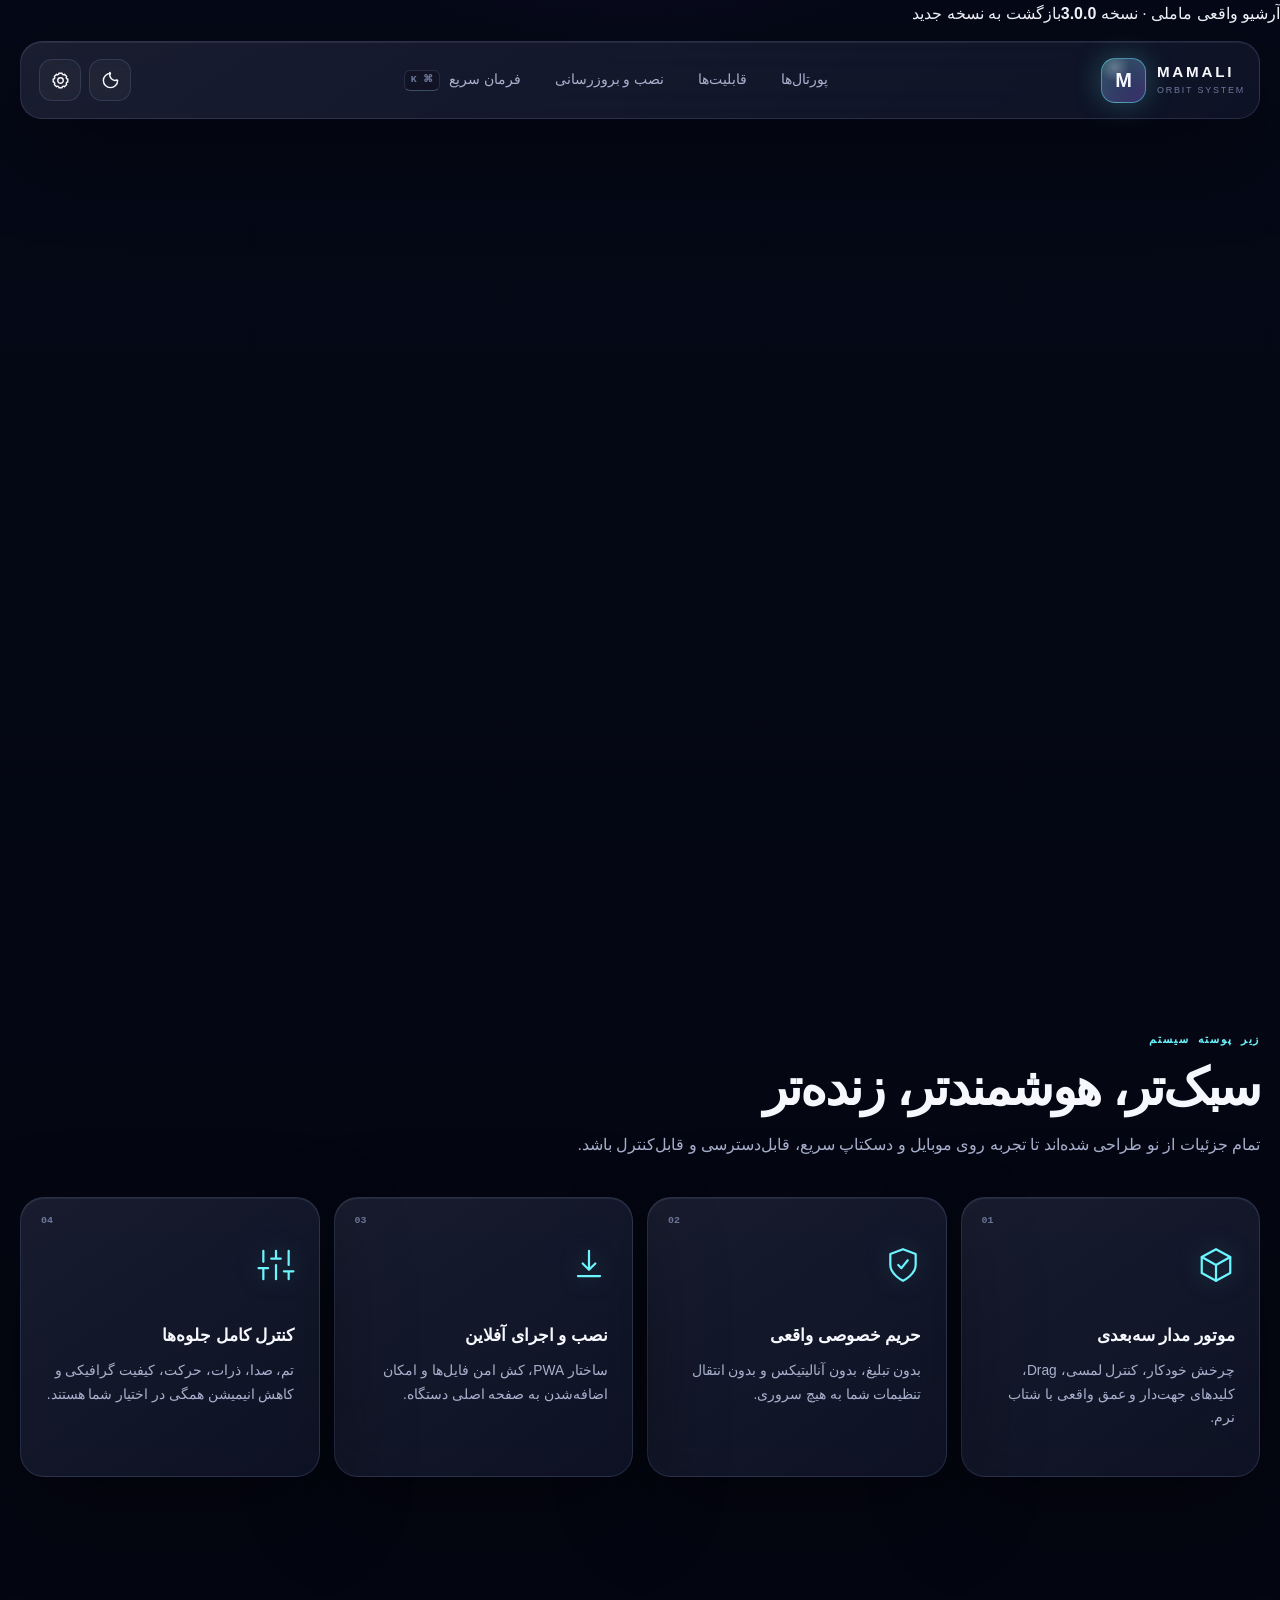
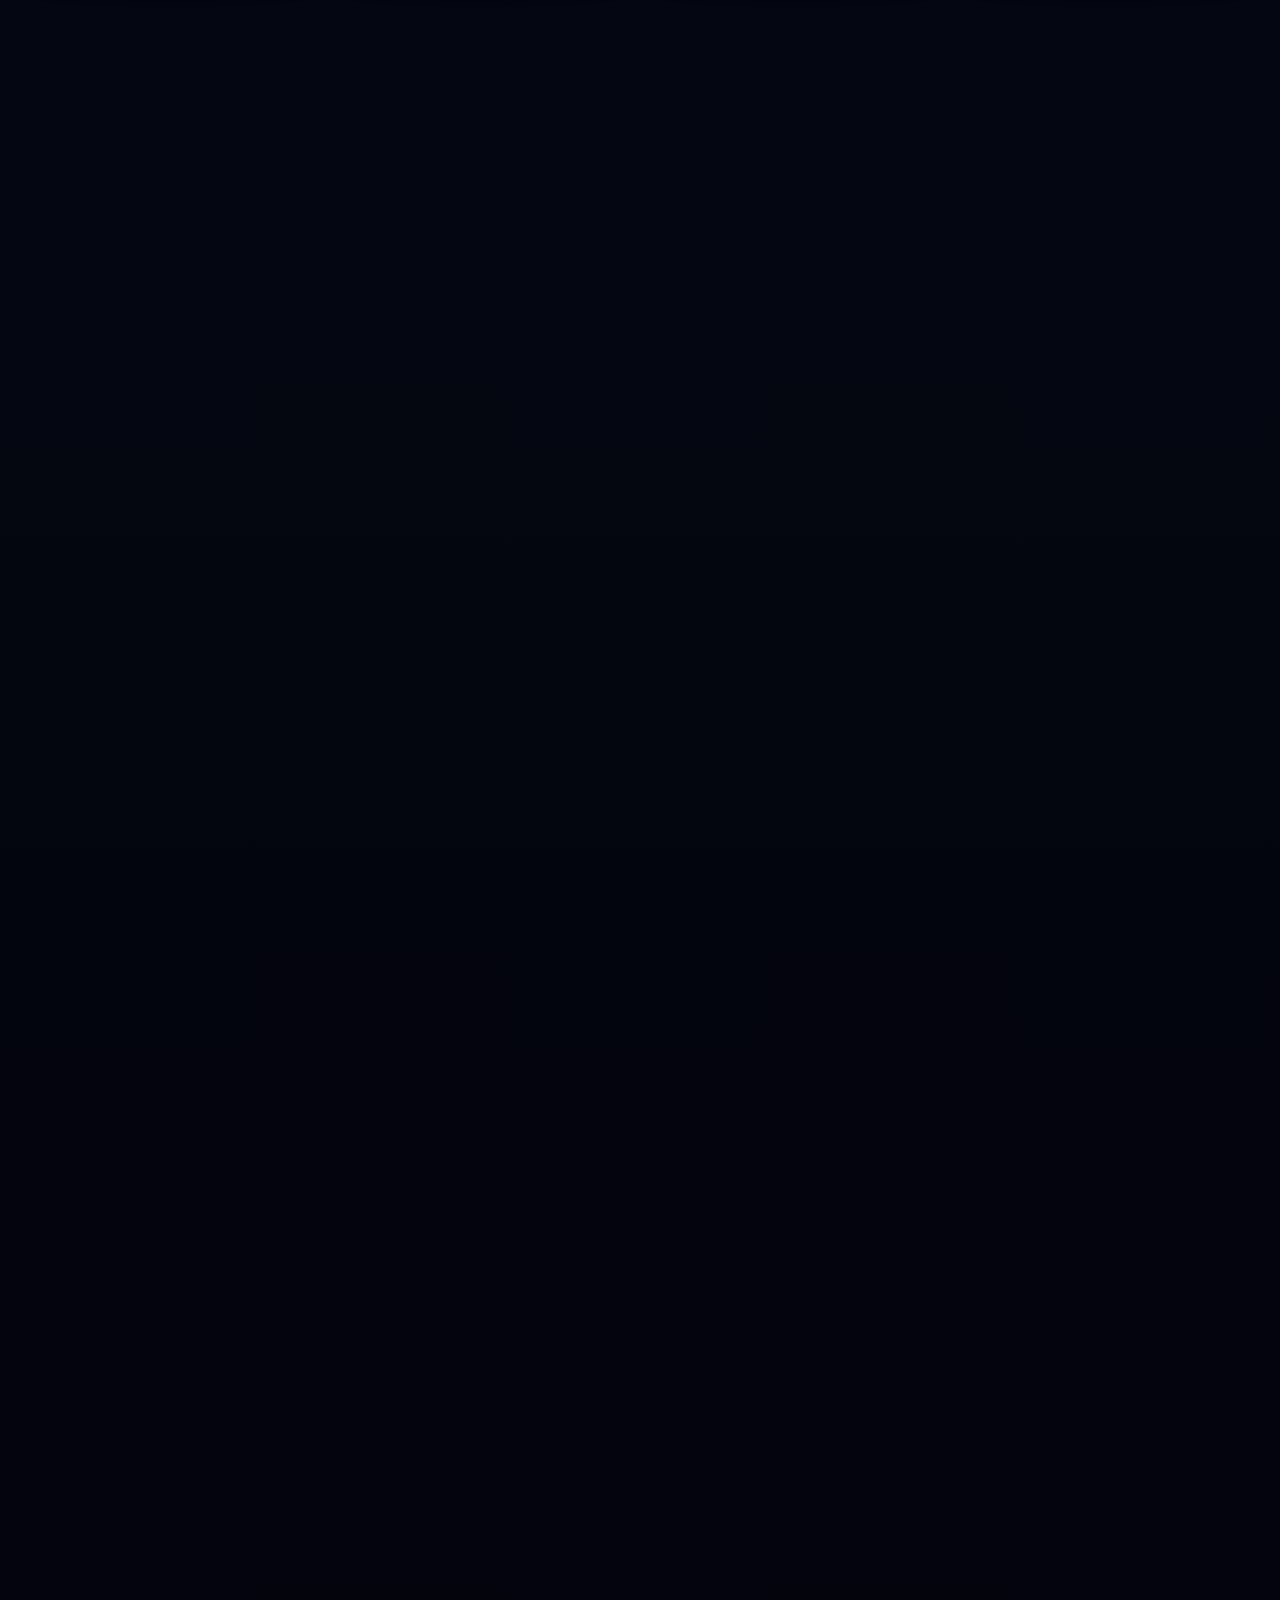
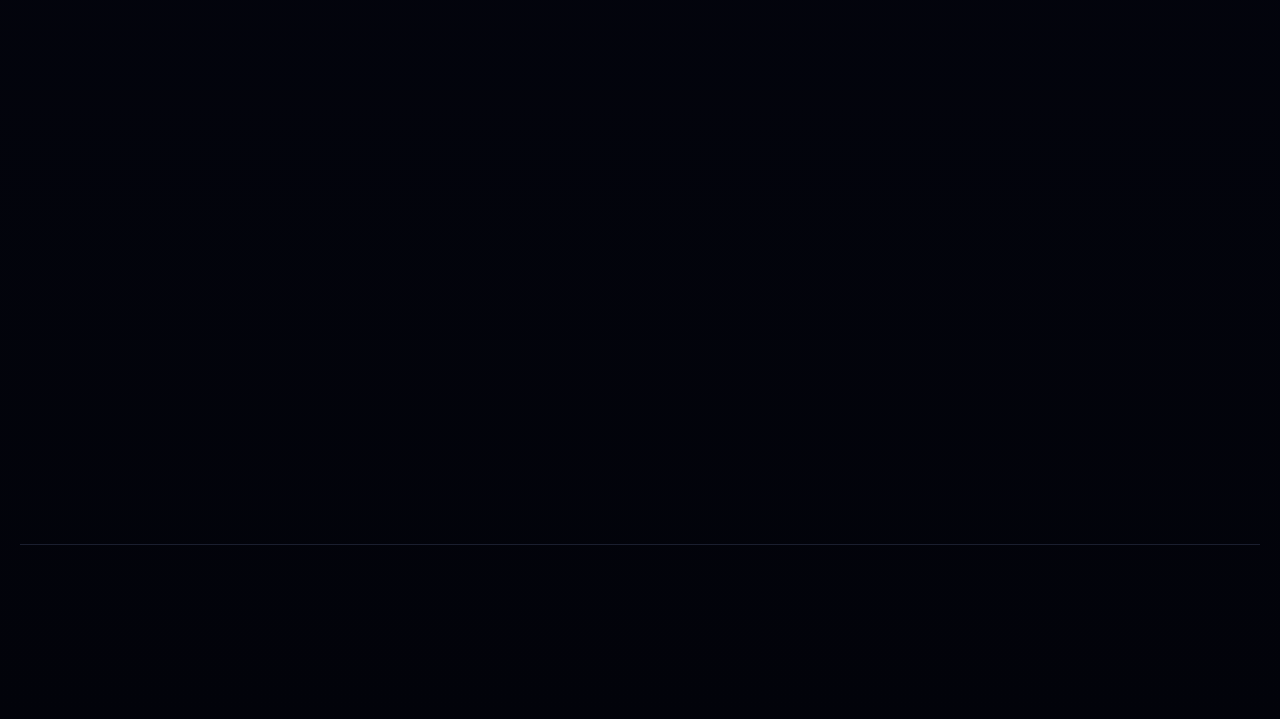
==== commit 4b75d719: "feat: Mamali 3.8.0 — slim archive (3.0.0 + 3.8.0) and back-to-new button Co-authored-by: arena-agent" ====
--- a/history/play/3.0.0/index.html
+++ b/history/play/3.0.0/index.html
@@ -47,7 +47,7 @@
 </style>
 </head>
 <body>
-  <div class="mamali-archive-bar" dir="rtl"><span>آرشیو واقعی ماملی · نسخه <b>3.0.0</b></span><a href="/Mamali/">بازگشت به نسخه زنده</a></div>
+  <div class="mamali-archive-bar" dir="rtl"><span>آرشیو واقعی ماملی · نسخه <b>3.0.0</b></span><a href="/Mamali/">بازگشت به نسخه جدید</a></div>
 
   <a class="skip-link" href="#main-content">پرش به محتوای اصلی</a>
 
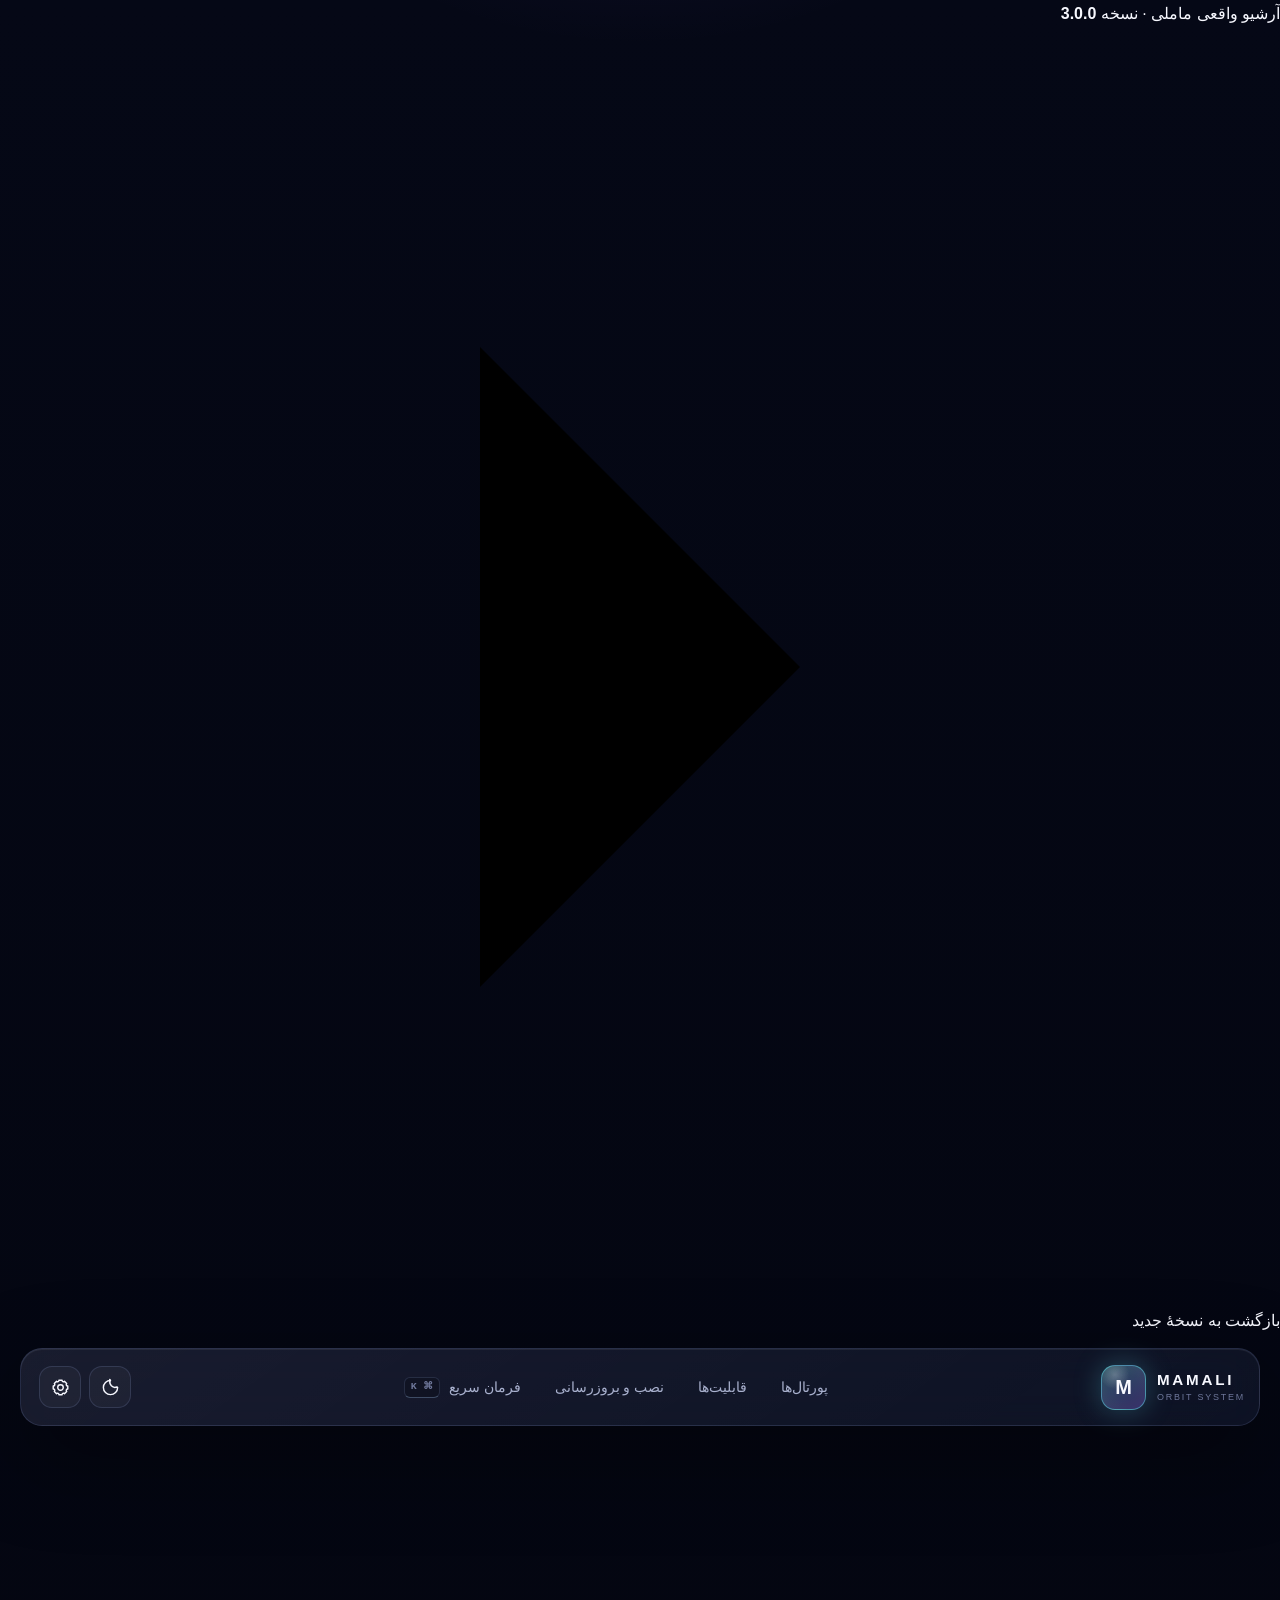
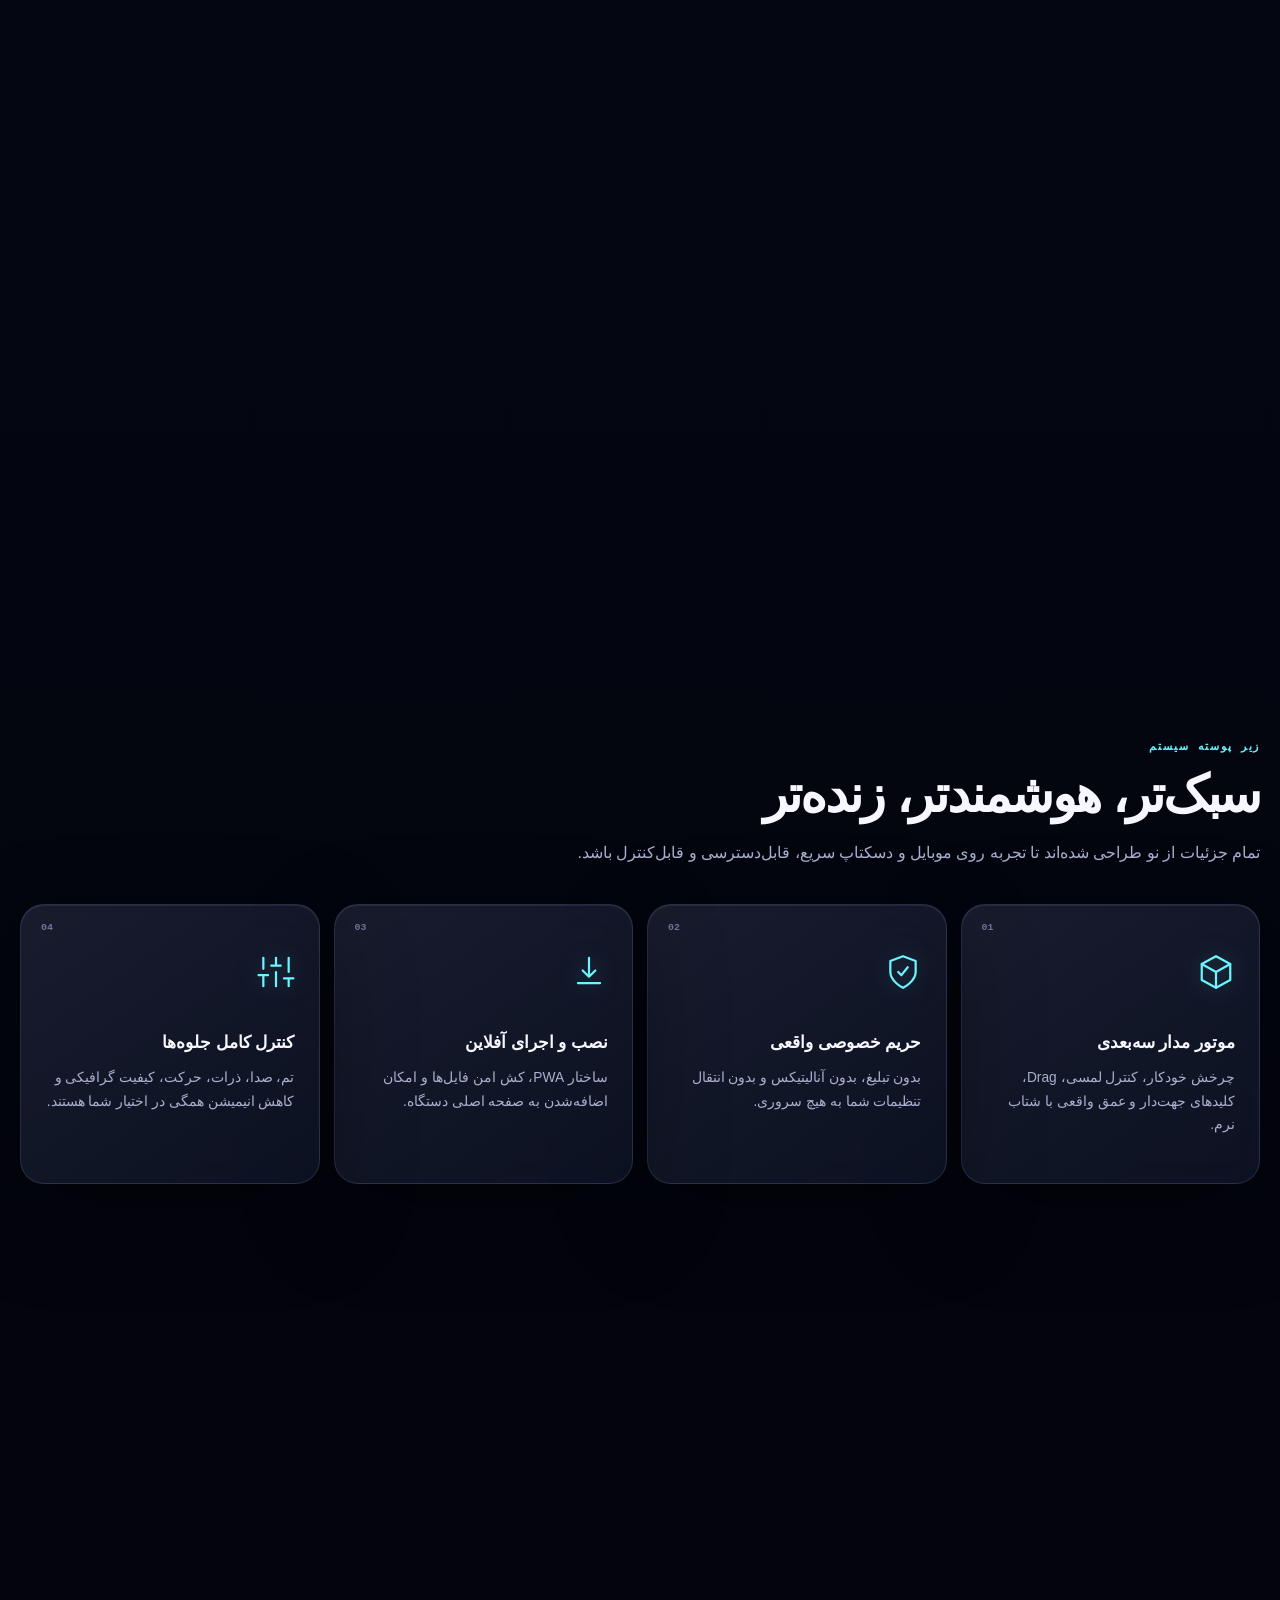
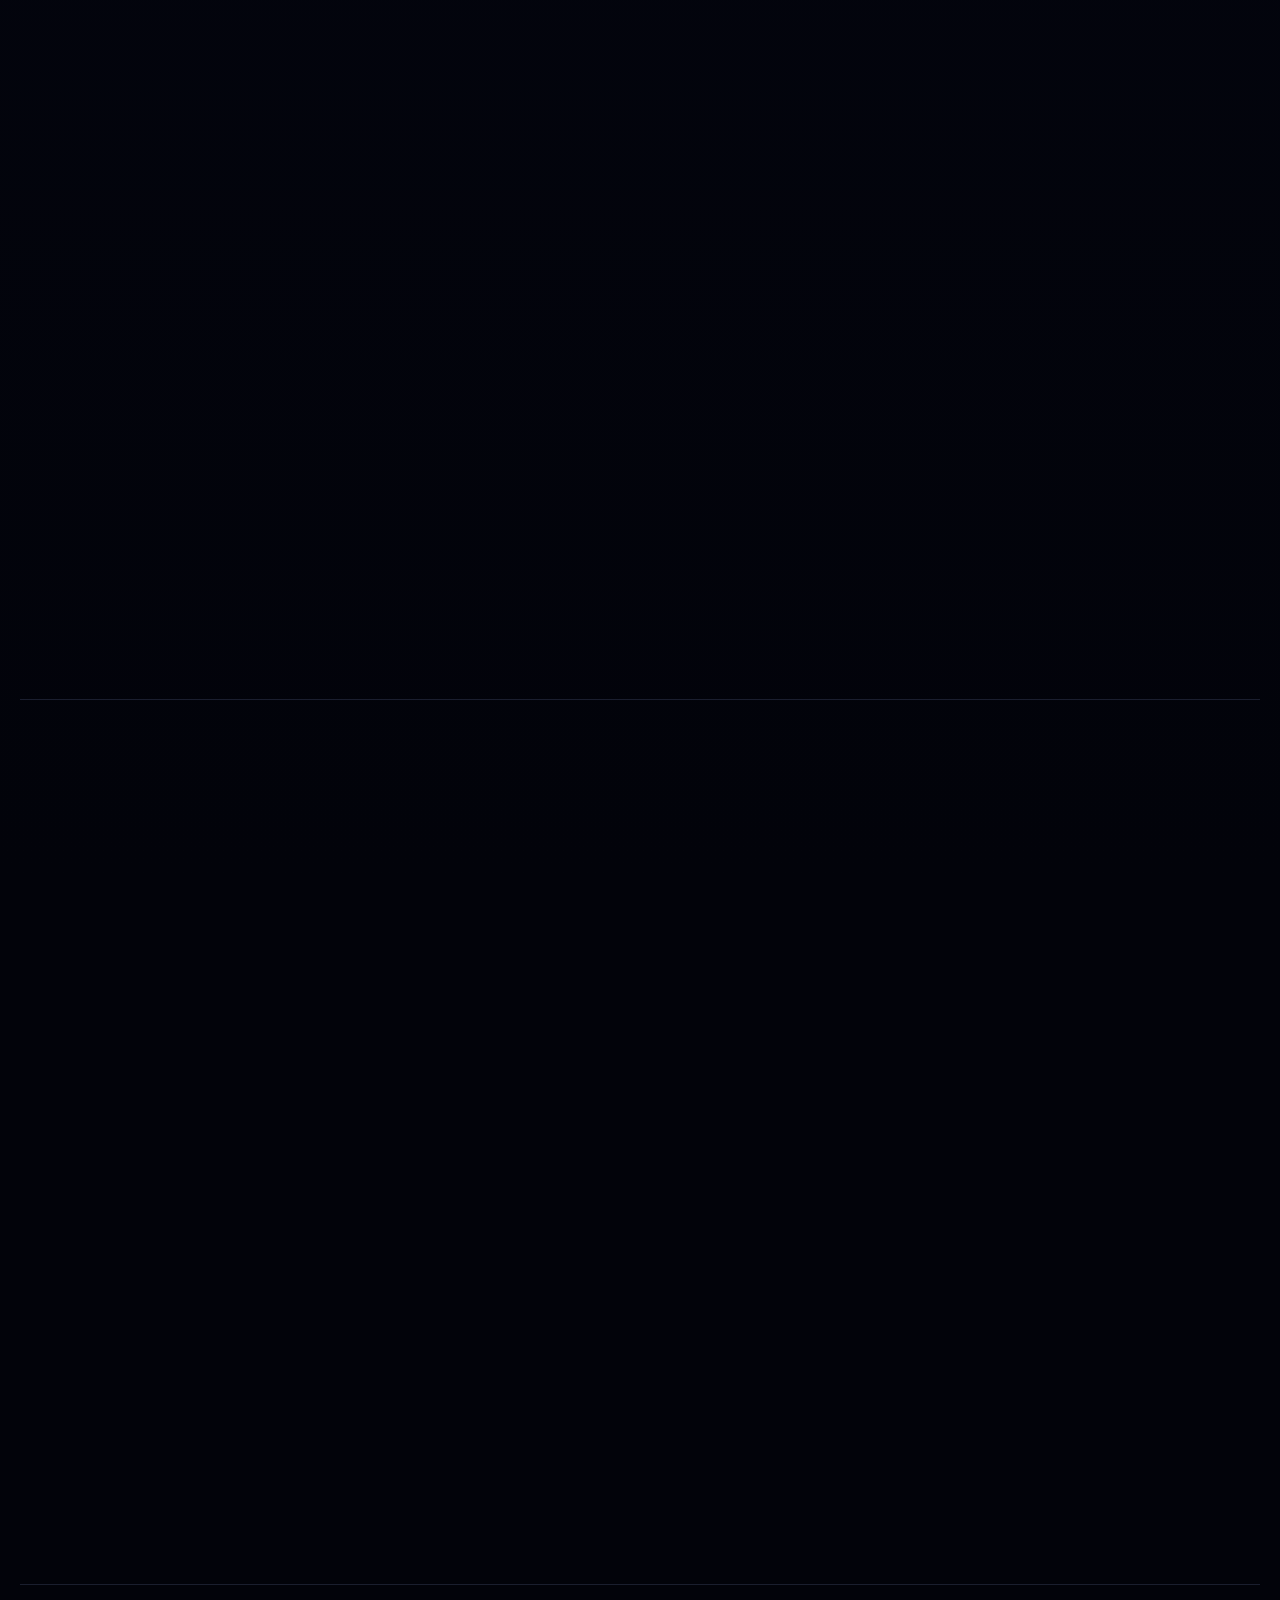
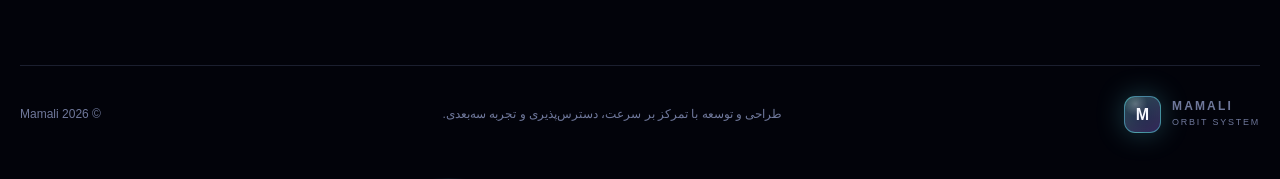
==== commit 418eb6fa: "style: 3D back-to-new button in 3.0.0 archive + refresh docs to 3.8.0 Co-authored-by: arena-agent <2" ====
--- a/history/play/3.0.0/index.html
+++ b/history/play/3.0.0/index.html
@@ -43,11 +43,55 @@
 <style id="mamali-archive-chrome">
   .mamali-archive-bar{position:sticky;z-index:10050;top:0;display:flex;align-items:center;justify-content:space-between;gap:12px;padding:10px 14px;border-bottom:1px solid rgba(114,246,255,.22);background:linear-gradient(180deg,rgba(5,8,22,.96),rgba(5,8,22,.78));color:#eef7ff;font-family:Vazirmatn,Tahoma,Arial,sans-serif;backdrop-filter:blur(16px)}
   .mamali-archive-bar b{color:#72f6ff;direction:ltr}
-  .mamali-archive-bar a{border:1px solid rgba(114,246,255,.28);border-radius:999px;padding:7px 12px;color:#eef7ff;text-decoration:none;font-size:.78rem}
+  .mamali-archive-bar a.mamali-back-to-new{
+    display:inline-flex;align-items:center;gap:8px;
+    padding:9px 18px 9px 14px;
+    border:1px solid rgba(114,246,255,.32);border-radius:999px;
+    color:#eef7ff;text-decoration:none;font-size:.82rem;font-weight:700;
+    background:linear-gradient(135deg,rgba(108,245,255,.12),rgba(139,92,255,.10));
+    box-shadow:0 4px 16px rgba(108,245,255,.13),0 1px 3px rgba(0,0,0,.25),inset 0 1px 0 rgba(255,255,255,.08);
+    perspective:400px;
+    transform:perspective(400px) rotateX(0deg);
+    transition:transform .22s cubic-bezier(.2,.8,.2,1),box-shadow .22s ease,border-color .22s ease;
+    position:relative;overflow:hidden;
+  }
+  .mamali-archive-bar a.mamali-back-to-new::before{
+    content:"";position:absolute;top:0;left:-75%;width:50%;height:100%;
+    background:linear-gradient(105deg,transparent 40%,rgba(255,255,255,.18) 50%,transparent 60%);
+    animation:mamali-shine 3.5s ease-in-out infinite;pointer-events:none;
+  }
+  .mamali-archive-bar a.mamali-back-to-new::after{
+    content:"";width:8px;height:8px;border-radius:50%;
+    background:#55f3b3;box-shadow:0 0 8px #55f3b3;
+    animation:mamali-pulse 2s ease-in-out infinite;flex-shrink:0;
+  }
+  .mamali-archive-bar a.mamali-back-to-new .back-icon{
+    display:inline-flex;width:18px;height:18px;
+    transform:translateY(-1px) rotate(180deg);
+    transition:transform .22s cubic-bezier(.2,.8,.2,1);
+  }
+  .mamali-archive-bar a.mamali-back-to-new .back-icon svg{width:100%;height:100%;fill:none;stroke:currentColor;stroke-width:2;stroke-linecap:round;stroke-linejoin:round}
+  .mamali-archive-bar a.mamali-back-to-new:hover{
+    transform:perspective(400px) rotateX(-6deg) translateY(-2px);
+    border-color:rgba(108,245,255,.55);
+    box-shadow:0 8px 28px rgba(108,245,255,.22),0 2px 6px rgba(0,0,0,.3),inset 0 1px 0 rgba(255,255,255,.12);
+  }
+  .mamali-archive-bar a.mamali-back-to-new:hover .back-icon{transform:translateY(-2px) rotate(180deg) translateX(3px)}
+  .mamali-archive-bar a.mamali-back-to-new:active{
+    transform:perspective(400px) rotateX(2deg) translateY(1px);
+    box-shadow:0 1px 4px rgba(108,245,255,.1),inset 0 2px 4px rgba(0,0,0,.2);
+  }
+  @keyframes mamali-shine{0%,100%{left:-75%}50%{left:125%}}
+  @keyframes mamali-pulse{0%,100%{opacity:1;box-shadow:0 0 8px #55f3b3}50%{opacity:.5;box-shadow:0 0 16px #55f3b3,0 0 32px rgba(85,243,179,.3)}}
+  @media(max-width:480px){
+    .mamali-archive-bar{padding:8px 10px;gap:8px}
+    .mamali-archive-bar a.mamali-back-to-new{padding:7px 12px 7px 10px;font-size:.72rem;gap:6px}
+    .mamali-archive-bar a.mamali-back-to-new .back-icon{width:15px;height:15px}
+  }
 </style>
 </head>
 <body>
-  <div class="mamali-archive-bar" dir="rtl"><span>آرشیو واقعی ماملی · نسخه <b>3.0.0</b></span><a href="/Mamali/">بازگشت به نسخه جدید</a></div>
+  <div class="mamali-archive-bar" dir="rtl"><span>آرشیو واقعی ماملی · نسخه <b>3.0.0</b></span><a class="mamali-back-to-new" href="/Mamali/"><span class="back-icon" aria-hidden="true"><svg viewBox="0 0 24 24"><path d="m9 18 6-6-6-6"/></svg></span>بازگشت به نسخهٔ جدید</a></div>
 
   <a class="skip-link" href="#main-content">پرش به محتوای اصلی</a>
 
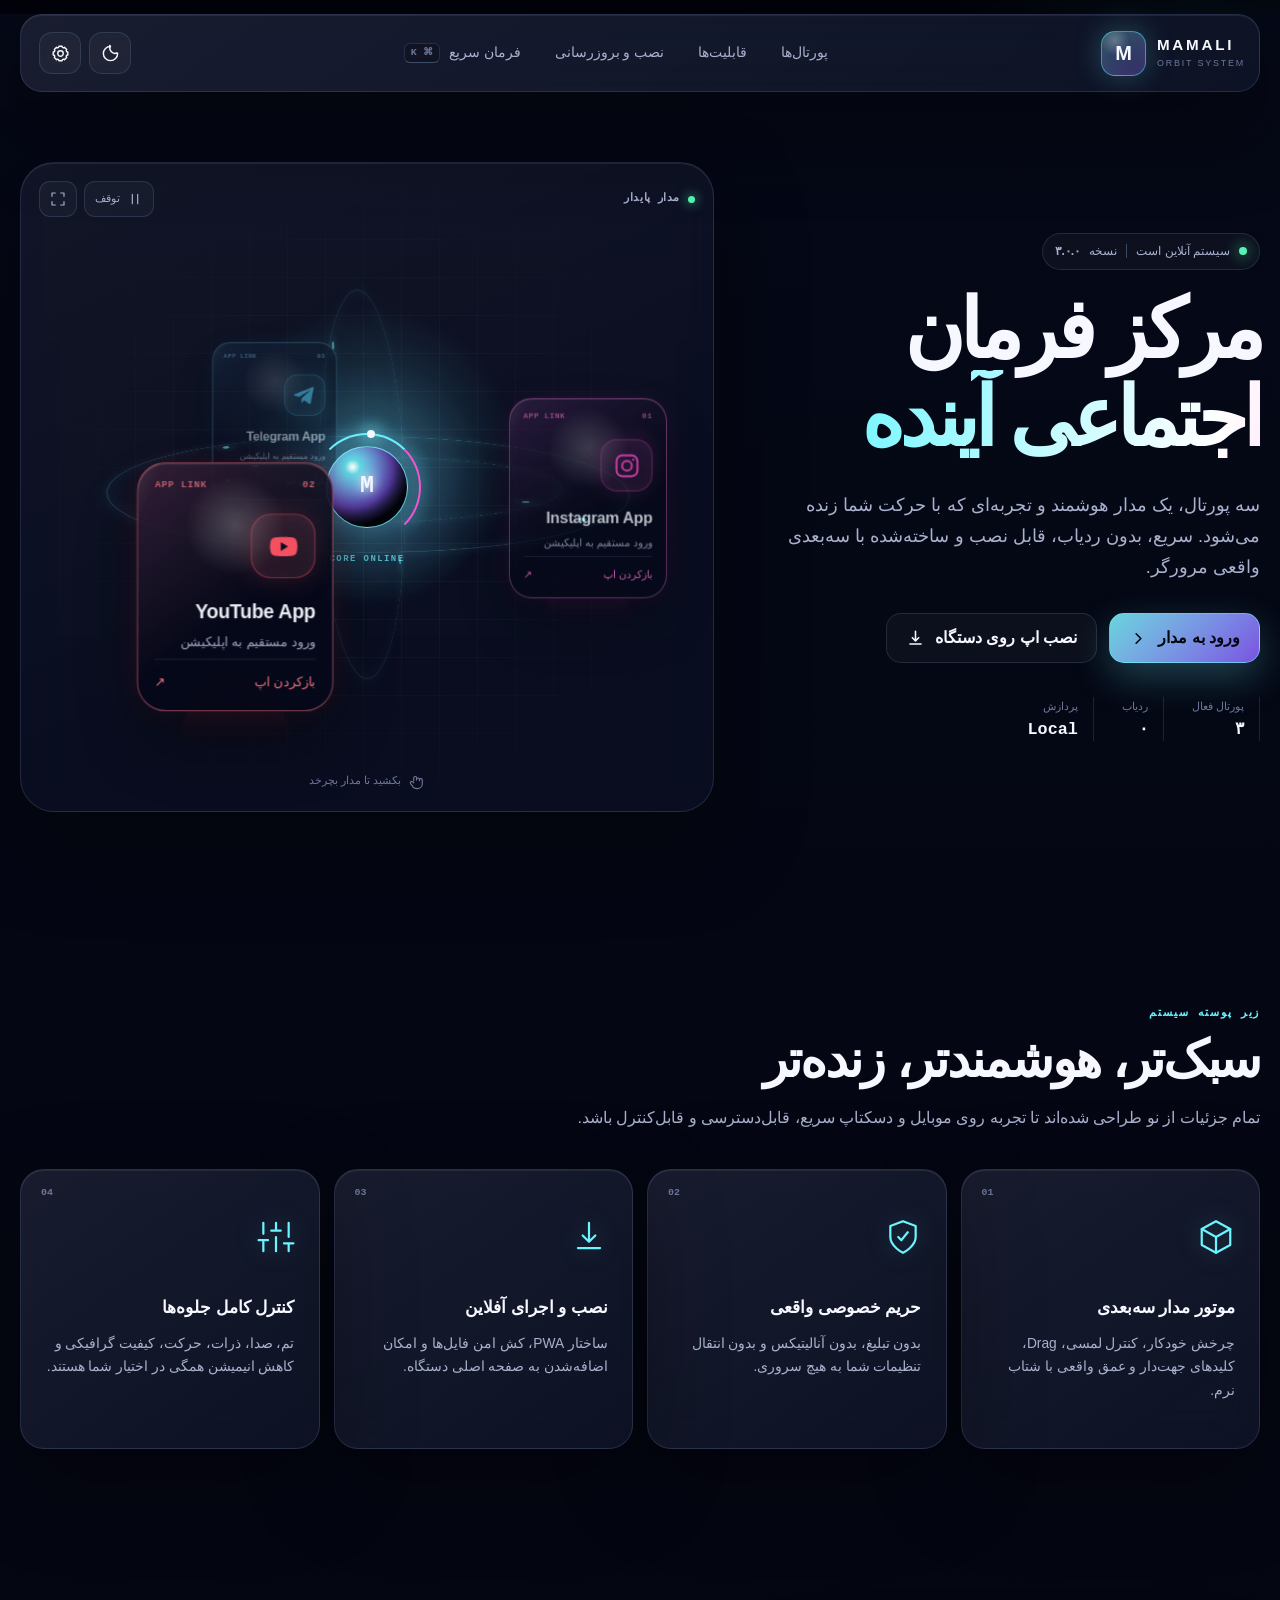
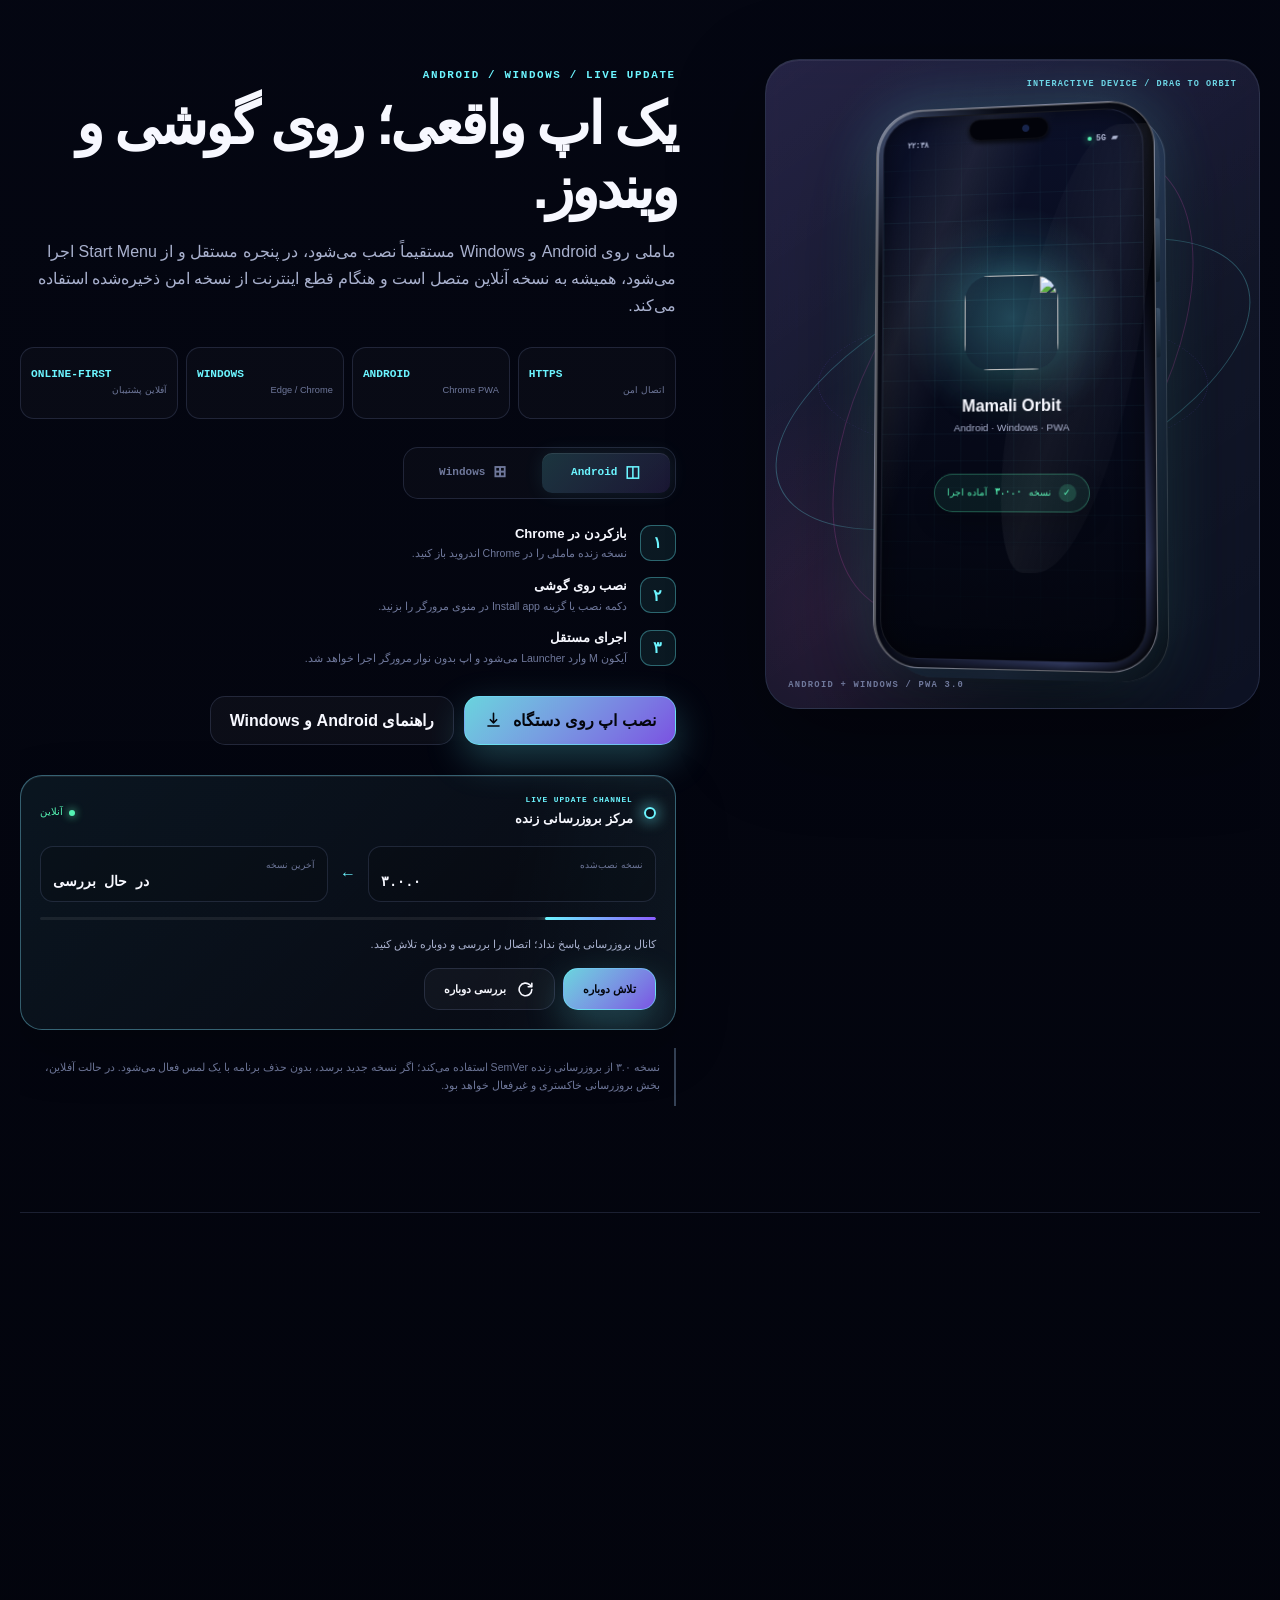
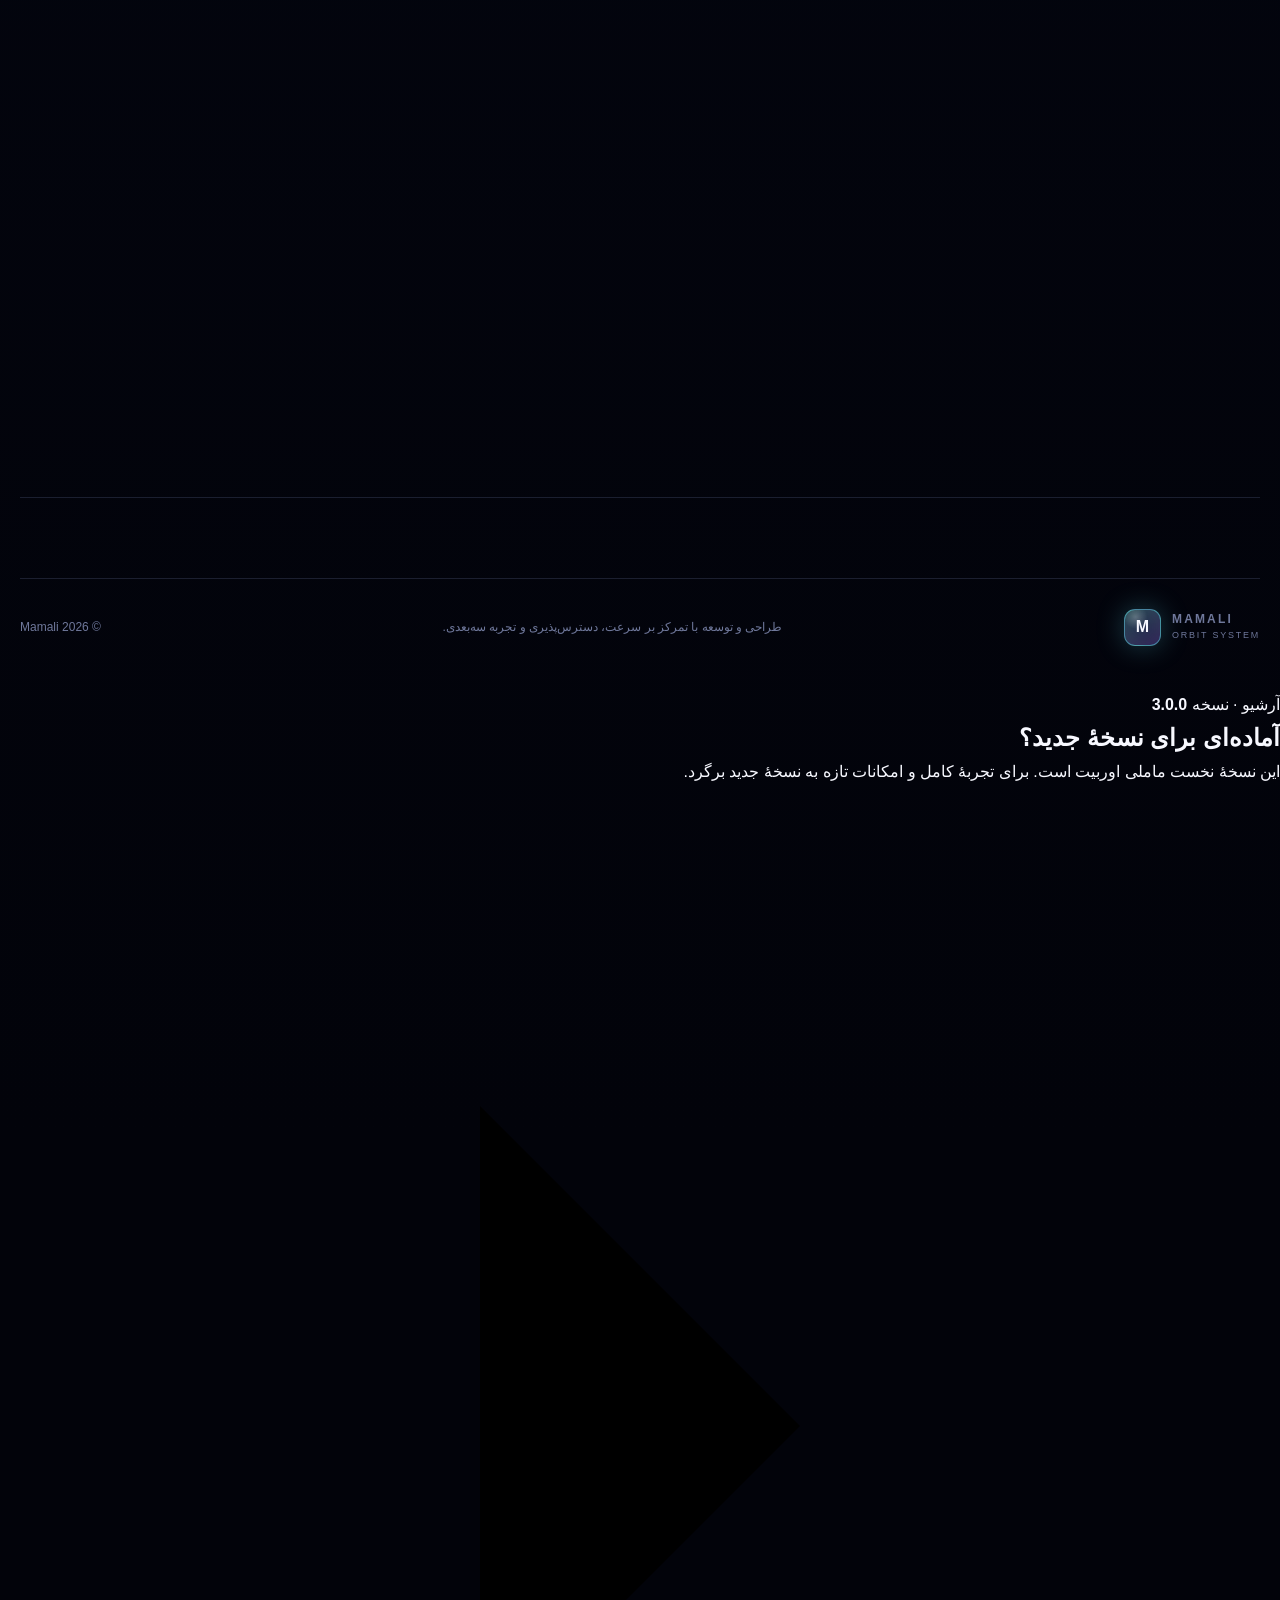
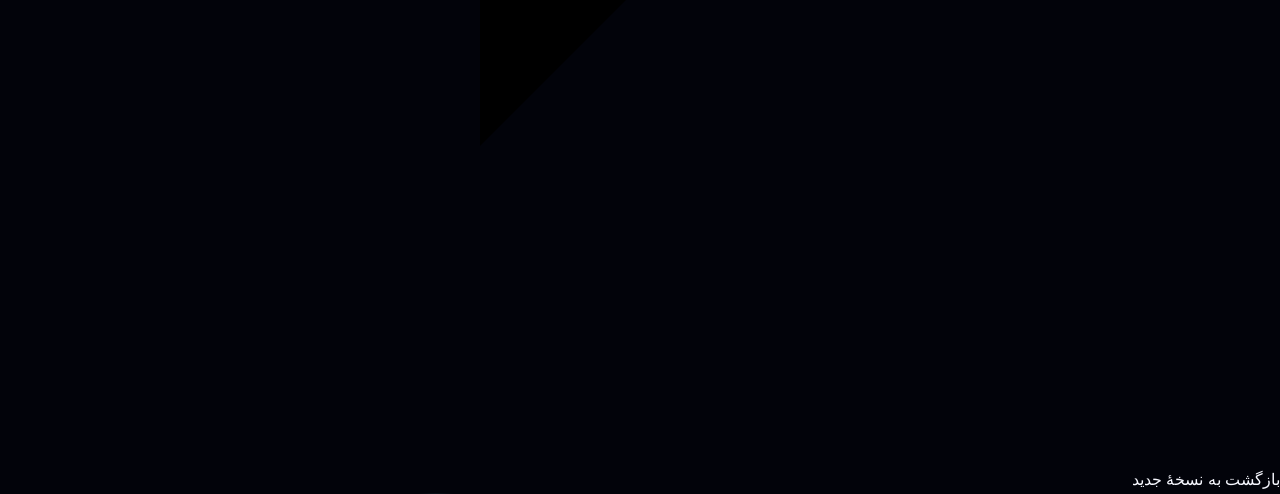
==== commit 32ad0656: "style: move back-to-new button to bottom of 3.0.0 archive; remove sticky top bar Co-authored-by: are" ====
--- a/history/play/3.0.0/index.html
+++ b/history/play/3.0.0/index.html
@@ -41,58 +41,85 @@
 };
 </script>
 <style id="mamali-archive-chrome">
-  .mamali-archive-bar{position:sticky;z-index:10050;top:0;display:flex;align-items:center;justify-content:space-between;gap:12px;padding:10px 14px;border-bottom:1px solid rgba(114,246,255,.22);background:linear-gradient(180deg,rgba(5,8,22,.96),rgba(5,8,22,.78));color:#eef7ff;font-family:Vazirmatn,Tahoma,Arial,sans-serif;backdrop-filter:blur(16px)}
-  .mamali-archive-bar b{color:#72f6ff;direction:ltr}
-  .mamali-archive-bar a.mamali-back-to-new{
+  .mamali-archive-exit{
+    position:relative;z-index:5;
+    display:flex;flex-direction:column;align-items:center;gap:16px;
+    padding:56px 20px 72px;margin-top:8px;text-align:center;
+    font-family:Vazirmatn,Tahoma,Arial,sans-serif;
+    border-top:1px solid rgba(114,246,255,.14);
+    background:radial-gradient(120% 140% at 50% 0%,rgba(108,245,255,.06),transparent 60%);
+  }
+  .mamali-archive-exit .exit-badge{
     display:inline-flex;align-items:center;gap:8px;
-    padding:9px 18px 9px 14px;
+    padding:6px 14px;border-radius:999px;
+    border:1px solid rgba(114,246,255,.24);
+    background:rgba(5,8,22,.55);
+    color:#cfe9ff;font-size:.74rem;font-weight:600;letter-spacing:.02em;
+  }
+  .mamali-archive-exit .exit-badge b{color:#72f6ff;direction:ltr}
+  .mamali-archive-exit .exit-badge .exit-dot{
+    width:8px;height:8px;border-radius:50%;
+    background:#72f6ff;box-shadow:0 0 8px #72f6ff;
+    animation:mamali-pulse 2s ease-in-out infinite;flex-shrink:0;
+  }
+  .mamali-archive-exit h2{
+    margin:0;font-size:clamp(1.4rem,4vw,2.1rem);font-weight:800;line-height:1.25;
+    background:linear-gradient(135deg,#6cf5ff,#8b5cff);
+    -webkit-background-clip:text;background-clip:text;
+    -webkit-text-fill-color:transparent;color:#8b5cff;
+  }
+  .mamali-archive-exit p{
+    margin:0;max-width:34ch;color:#a9bcd6;font-size:.92rem;line-height:1.7;
+  }
+  .mamali-archive-exit a.mamali-back-to-new{
+    margin-top:8px;
+    display:inline-flex;align-items:center;gap:10px;
+    padding:14px 30px 14px 24px;
     border:1px solid rgba(114,246,255,.32);border-radius:999px;
-    color:#eef7ff;text-decoration:none;font-size:.82rem;font-weight:700;
-    background:linear-gradient(135deg,rgba(108,245,255,.12),rgba(139,92,255,.10));
-    box-shadow:0 4px 16px rgba(108,245,255,.13),0 1px 3px rgba(0,0,0,.25),inset 0 1px 0 rgba(255,255,255,.08);
-    perspective:400px;
-    transform:perspective(400px) rotateX(0deg);
+    color:#eef7ff;text-decoration:none;font-size:1rem;font-weight:800;
+    background:linear-gradient(135deg,rgba(108,245,255,.14),rgba(139,92,255,.12));
+    box-shadow:0 8px 26px rgba(108,245,255,.16),0 2px 6px rgba(0,0,0,.3),inset 0 1px 0 rgba(255,255,255,.08);
+    perspective:600px;
+    transform:perspective(600px) rotateX(0deg);
     transition:transform .22s cubic-bezier(.2,.8,.2,1),box-shadow .22s ease,border-color .22s ease;
     position:relative;overflow:hidden;
   }
-  .mamali-archive-bar a.mamali-back-to-new::before{
+  .mamali-archive-exit a.mamali-back-to-new::before{
     content:"";position:absolute;top:0;left:-75%;width:50%;height:100%;
     background:linear-gradient(105deg,transparent 40%,rgba(255,255,255,.18) 50%,transparent 60%);
     animation:mamali-shine 3.5s ease-in-out infinite;pointer-events:none;
   }
-  .mamali-archive-bar a.mamali-back-to-new::after{
-    content:"";width:8px;height:8px;border-radius:50%;
+  .mamali-archive-exit a.mamali-back-to-new::after{
+    content:"";width:10px;height:10px;border-radius:50%;
     background:#55f3b3;box-shadow:0 0 8px #55f3b3;
     animation:mamali-pulse 2s ease-in-out infinite;flex-shrink:0;
   }
-  .mamali-archive-bar a.mamali-back-to-new .back-icon{
-    display:inline-flex;width:18px;height:18px;
+  .mamali-archive-exit a.mamali-back-to-new .back-icon{
+    display:inline-flex;width:20px;height:20px;
     transform:translateY(-1px) rotate(180deg);
     transition:transform .22s cubic-bezier(.2,.8,.2,1);
   }
-  .mamali-archive-bar a.mamali-back-to-new .back-icon svg{width:100%;height:100%;fill:none;stroke:currentColor;stroke-width:2;stroke-linecap:round;stroke-linejoin:round}
-  .mamali-archive-bar a.mamali-back-to-new:hover{
-    transform:perspective(400px) rotateX(-6deg) translateY(-2px);
+  .mamali-archive-exit a.mamali-back-to-new .back-icon svg{width:100%;height:100%;fill:none;stroke:currentColor;stroke-width:2;stroke-linecap:round;stroke-linejoin:round}
+  .mamali-archive-exit a.mamali-back-to-new:hover{
+    transform:perspective(600px) rotateX(-8deg) translateY(-3px);
     border-color:rgba(108,245,255,.55);
-    box-shadow:0 8px 28px rgba(108,245,255,.22),0 2px 6px rgba(0,0,0,.3),inset 0 1px 0 rgba(255,255,255,.12);
-  }
-  .mamali-archive-bar a.mamali-back-to-new:hover .back-icon{transform:translateY(-2px) rotate(180deg) translateX(3px)}
-  .mamali-archive-bar a.mamali-back-to-new:active{
-    transform:perspective(400px) rotateX(2deg) translateY(1px);
-    box-shadow:0 1px 4px rgba(108,245,255,.1),inset 0 2px 4px rgba(0,0,0,.2);
+    box-shadow:0 14px 38px rgba(108,245,255,.26),0 3px 8px rgba(0,0,0,.34),inset 0 1px 0 rgba(255,255,255,.12);
+  }
+  .mamali-archive-exit a.mamali-back-to-new:hover .back-icon{transform:translateY(-2px) rotate(180deg) translateX(4px)}
+  .mamali-archive-exit a.mamali-back-to-new:active{
+    transform:perspective(600px) rotateX(3deg) translateY(1px);
+    box-shadow:0 2px 6px rgba(108,245,255,.12),inset 0 2px 5px rgba(0,0,0,.22);
   }
   @keyframes mamali-shine{0%,100%{left:-75%}50%{left:125%}}
   @keyframes mamali-pulse{0%,100%{opacity:1;box-shadow:0 0 8px #55f3b3}50%{opacity:.5;box-shadow:0 0 16px #55f3b3,0 0 32px rgba(85,243,179,.3)}}
   @media(max-width:480px){
-    .mamali-archive-bar{padding:8px 10px;gap:8px}
-    .mamali-archive-bar a.mamali-back-to-new{padding:7px 12px 7px 10px;font-size:.72rem;gap:6px}
-    .mamali-archive-bar a.mamali-back-to-new .back-icon{width:15px;height:15px}
+    .mamali-archive-exit{padding:44px 16px 56px}
+    .mamali-archive-exit a.mamali-back-to-new{padding:12px 22px 12px 18px;font-size:.9rem;gap:8px}
+    .mamali-archive-exit a.mamali-back-to-new .back-icon{width:17px;height:17px}
   }
 </style>
 </head>
 <body>
-  <div class="mamali-archive-bar" dir="rtl"><span>آرشیو واقعی ماملی · نسخه <b>3.0.0</b></span><a class="mamali-back-to-new" href="/Mamali/"><span class="back-icon" aria-hidden="true"><svg viewBox="0 0 24 24"><path d="m9 18 6-6-6-6"/></svg></span>بازگشت به نسخهٔ جدید</a></div>
-
   <a class="skip-link" href="#main-content">پرش به محتوای اصلی</a>
 
   <canvas id="cosmos" class="cosmos" aria-hidden="true"></canvas>
@@ -403,6 +430,13 @@
     <p>طراحی و توسعه با تمرکز بر سرعت، دسترس‌پذیری و تجربه سه‌بعدی.</p>
     <span>© <span id="currentYear">2026</span> Mamali</span>
   </footer>
+
+  <section class="mamali-archive-exit" dir="rtl" aria-label="بازگشت به نسخهٔ جدید">
+    <span class="exit-badge"><span class="exit-dot" aria-hidden="true"></span>آرشیو · نسخه <b>3.0.0</b></span>
+    <h2>آماده‌ای برای نسخهٔ جدید؟</h2>
+    <p>این نسخهٔ نخست ماملی اوربیت است. برای تجربهٔ کامل و امکانات تازه به نسخهٔ جدید برگرد.</p>
+    <a class="mamali-back-to-new" href="/Mamali/"><span class="back-icon" aria-hidden="true"><svg viewBox="0 0 24 24"><path d="m9 18 6-6-6-6"/></svg></span>بازگشت به نسخهٔ جدید</a>
+  </section>
 
   <dialog class="settings" id="settingsDialog" aria-labelledby="settingsTitle">
     <div class="settings__energy" aria-hidden="true"><span></span><span></span><span></span></div>
